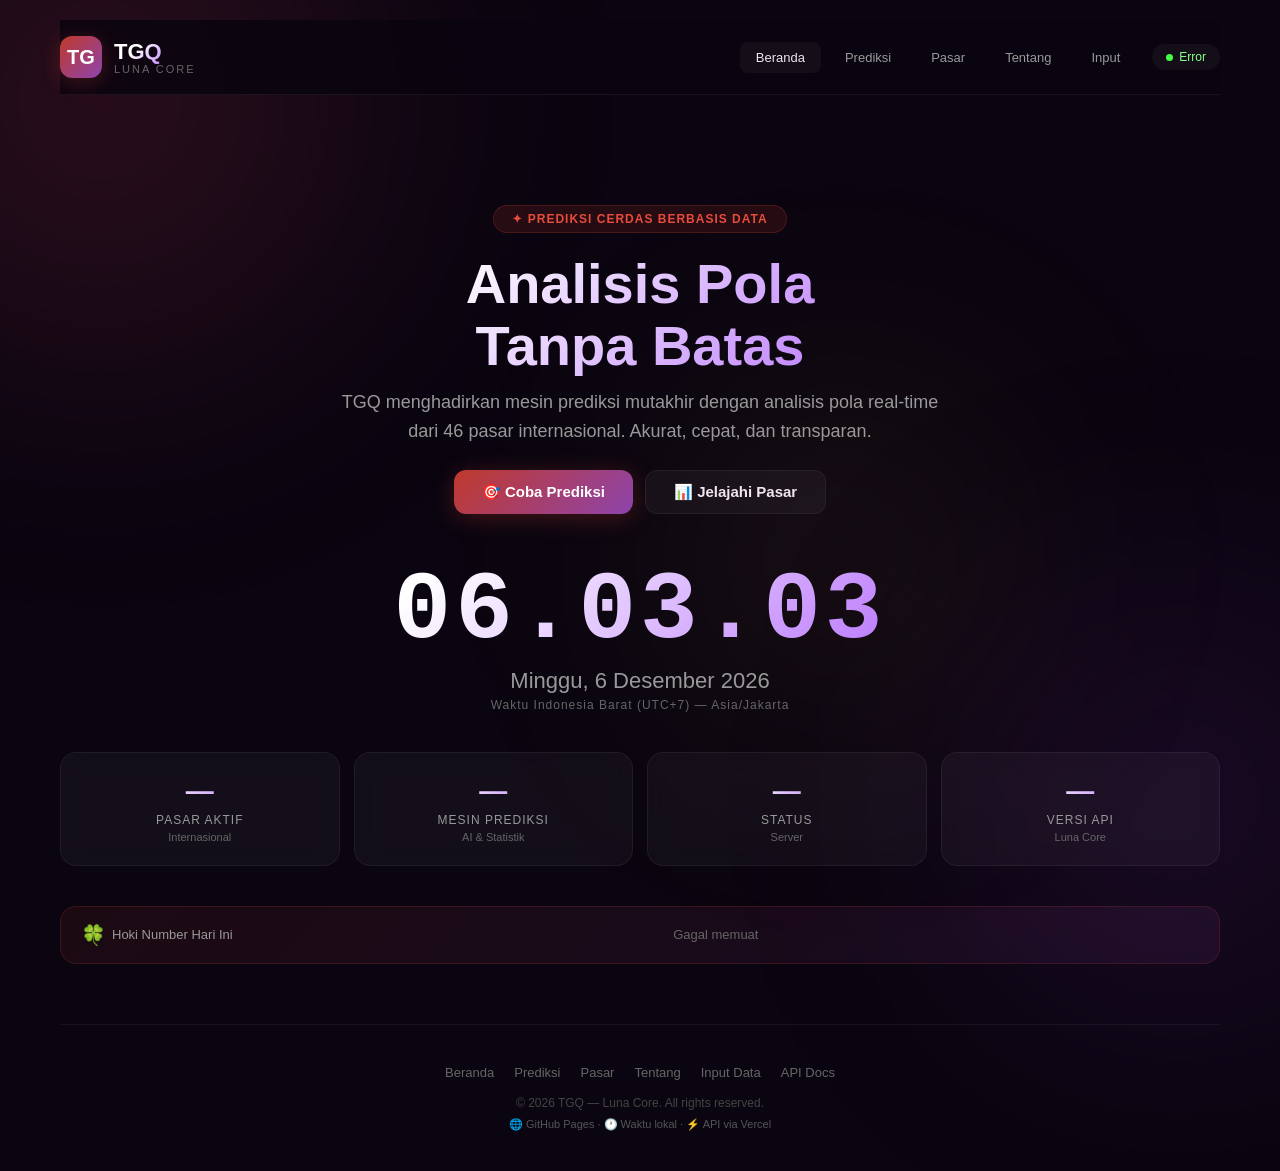
==== index.html @ 93d21441 "Luna paste: langsung proses dengan tombol Kirim Langsung" ====
<!DOCTYPE html>
<html lang="id">
<head>
<meta charset="UTF-8">
<meta name="viewport" content="width=device-width, initial-scale=1.0">
<title>TGQ — Prediksi Togel Cerdas</title>
<style>
/* ===== CSS Variables — Future-Proof Theming ===== */
:root {
  --bg-primary: #0a0510;
  --bg-card: rgba(255,255,255,.04);
  --bg-card-hover: rgba(255,255,255,.08);
  --border-card: rgba(255,255,255,.06);
  --border-card-hover: rgba(192,57,43,.3);
  --text-primary: #f0e6f0;
  --text-secondary: #999;
  --text-muted: #666;
  --accent-1: #c0392b;
  --accent-2: #8e44ad;
  --accent-3: #c084fc;
  --accent-glow: rgba(192,57,43,.3);
  --gradient-hero: linear-gradient(135deg,#fff 30%,#c084fc 70%,#f59e0b);
  --gradient-btn: linear-gradient(135deg,#c0392b,#8e44ad);
  --gradient-ball: linear-gradient(135deg,#c0392b,#e74c3c);
  --gradient-ball-bu: linear-gradient(135deg,#7c3aed,#a78bfa);
  --font: 'Inter',sans-serif;
  --radius-sm: 8px;
  --radius-md: 12px;
  --radius-lg: 16px;
  --radius-xl: 20px;
  --shadow-card: 0 12px 40px rgba(0,0,0,.3);
  --transition: all .25s ease;
}
*{margin:0;padding:0;box-sizing:border-box}
body{font-family:var(--font);background:var(--bg-primary);color:var(--text-primary);min-height:100vh;overflow-x:hidden}

/* ===== Background Orbs ===== */
.bg-orb{position:fixed;border-radius:50%;filter:blur(120px);pointer-events:none;z-index:0}
.orb1{width:600px;height:600px;background:radial-gradient(circle,rgba(180,50,80,.25),transparent);top:-200px;left:-200px}
.orb2{width:500px;height:500px;background:radial-gradient(circle,rgba(120,40,160,.2),transparent);bottom:-150px;right:-150px}
.orb3{width:400px;height:400px;background:radial-gradient(circle,rgba(200,150,50,.12),transparent);top:40%;left:50%}

/* ===== Layout ===== */
.content{position:relative;z-index:1;max-width:1200px;margin:0 auto;padding:20px}
.section{padding:40px 0}

/* ===== Navigation ===== */
nav{display:flex;align-items:center;justify-content:space-between;padding:16px 0;border-bottom:1px solid var(--border-card);margin-bottom:20px;position:sticky;top:0;background:rgba(10,5,16,.85);backdrop-filter:blur(16px);z-index:100}
.logo{display:flex;align-items:center;gap:12px}
.logo-icon{width:42px;height:42px;background:var(--gradient-btn);border-radius:var(--radius-md);display:flex;align-items:center;justify-content:center;font-weight:900;font-size:20px;color:#fff;box-shadow:0 4px 20px var(--accent-glow)}
.logo-text{font-size:22px;font-weight:800;background:var(--gradient-hero);-webkit-background-clip:text;-webkit-text-fill-color:transparent}
.logo-sub{font-size:11px;color:var(--text-muted);letter-spacing:2px;text-transform:uppercase;margin-top:-2px}
.nav-links{display:flex;gap:8px;align-items:center}
.nav-links a{color:var(--text-secondary);text-decoration:none;font-size:13px;font-weight:500;padding:8px 16px;border-radius:var(--radius-sm);transition:var(--transition)}
.nav-links a:hover,.nav-links a.active{color:var(--text-primary);background:var(--bg-card)}
.nav-status{display:flex;align-items:center;gap:6px;background:var(--bg-card);padding:6px 14px;border-radius:20px;font-size:12px;color:#8f8;margin-left:8px}
.nav-status .dot{width:7px;height:7px;background:#4f4;border-radius:50%;animation:pulse 2s infinite}
@keyframes pulse{0%,100%{opacity:1}50%{opacity:.4}}

/* ===== Hero ===== */
.hero{text-align:center;padding:50px 20px 30px}
.hero-badge{display:inline-block;background:rgba(192,57,43,.15);border:1px solid rgba(192,57,43,.25);color:#e74c3c;padding:6px 18px;border-radius:20px;font-size:12px;font-weight:600;letter-spacing:1px;margin-bottom:20px}
.hero h1{font-size:clamp(32px,5vw,56px);font-weight:900;line-height:1.1;margin-bottom:12px;background:var(--gradient-hero);-webkit-background-clip:text;-webkit-text-fill-color:transparent}
.hero p{font-size:clamp(14px,1.8vw,18px);color:var(--text-secondary);max-width:600px;margin:0 auto 24px;line-height:1.6}
.hero-actions{display:flex;gap:12px;justify-content:center;flex-wrap:wrap}

/* ===== Digital Clock ===== */
.clock-section{text-align:center;padding:20px 0 40px}
.clock-time{font-size:clamp(48px,8vw,96px);font-weight:900;font-variant-numeric:tabular-nums;background:var(--gradient-hero);-webkit-background-clip:text;-webkit-text-fill-color:transparent;line-height:1;letter-spacing:4px;font-family:monospace}
.clock-date{font-size:clamp(16px,2vw,22px);color:var(--text-secondary);margin-top:8px;font-weight:500}
.clock-tz{font-size:12px;color:var(--text-muted);margin-top:4px;letter-spacing:1px}

/* ===== Buttons ===== */
.btn{display:inline-flex;align-items:center;gap:8px;padding:12px 28px;border-radius:var(--radius-md);font-size:15px;font-weight:600;text-decoration:none;transition:var(--transition);cursor:pointer;border:none;font-family:var(--font)}
.btn-primary{background:var(--gradient-btn);color:#fff;box-shadow:0 4px 24px var(--accent-glow)}
.btn-primary:hover{transform:translateY(-2px);box-shadow:0 8px 32px rgba(192,57,43,.4)}
.btn-secondary{background:var(--bg-card);color:var(--text-primary);border:1px solid var(--border-card)}
.btn-secondary:hover{background:var(--bg-card-hover);transform:translateY(-2px)}
.btn-outline{background:transparent;color:var(--accent-3);border:1.5px solid var(--accent-3);padding:12px 28px;border-radius:var(--radius-md);font-size:15px;font-weight:600;text-decoration:none;transition:var(--transition);cursor:pointer;display:inline-flex;align-items:center;gap:8px;font-family:var(--font)}
.btn-outline:hover{background:rgba(192,132,252,.1);transform:translateY(-2px);box-shadow:0 0 24px rgba(192,132,252,.15)}
.btn-sm{padding:8px 16px;font-size:13px}

/* ===== Stats Row ===== */
.stats-row{display:grid;grid-template-columns:repeat(auto-fit,minmax(180px,1fr));gap:14px;margin-bottom:40px}
.stat-card{background:var(--bg-card);border:1px solid var(--border-card);border-radius:var(--radius-lg);padding:22px;text-align:center;backdrop-filter:blur(12px);transition:var(--transition)}
.stat-card:hover{border-color:var(--border-card-hover);transform:translateY(-4px);box-shadow:var(--shadow-card)}
.stat-card .num{font-size:28px;font-weight:800;background:var(--gradient-hero);-webkit-background-clip:text;-webkit-text-fill-color:transparent}
.stat-card .label{font-size:12px;color:var(--text-secondary);margin-top:6px;text-transform:uppercase;letter-spacing:1px}
.stat-card .sub{font-size:11px;color:var(--text-muted);margin-top:4px}

/* ===== Panels ===== */
.panel{background:var(--bg-card);border:1px solid var(--border-card);border-radius:var(--radius-xl);padding:32px;margin-bottom:30px;backdrop-filter:blur(12px)}
.panel h2{font-size:20px;font-weight:700;margin-bottom:20px;display:flex;align-items:center;gap:10px}
.panel h2 .icon{width:32px;height:32px;background:var(--gradient-btn);border-radius:var(--radius-sm);display:inline-flex;align-items:center;justify-content:center;font-size:16px}

/* ===== Prediction Form ===== */
.pred-form{display:flex;gap:12px;flex-wrap:wrap;margin-bottom:20px}
.pred-form select,.pred-form button{padding:12px 18px;border-radius:10px;font-size:14px;font-family:var(--font)}
.pred-form select{flex:1;min-width:160px;background:var(--bg-card);border:1px solid var(--border-card);color:var(--text-primary);outline:none;cursor:pointer;appearance:none;background-image:url("data:image/svg+xml,%3Csvg xmlns='http://www.w3.org/2000/svg' width='12' height='12' fill='%23999' viewBox='0 0 16 16'%3E%3Cpath d='M8 11L3 6h10z'/%3E%3C/svg%3E");background-repeat:no-repeat;background-position:right 12px center;padding-right:36px}
.pred-form select option{background:#1a0a20;color:var(--text-primary)}
.pred-form button{background:var(--gradient-btn);color:#fff;border:none;font-weight:600;cursor:pointer;transition:var(--transition);white-space:nowrap}
.pred-form button:hover{transform:translateY(-2px);box-shadow:0 8px 24px var(--accent-glow)}
.pred-form button:disabled{opacity:.5;cursor:not-allowed;transform:none}

/* ===== Prediction Result ===== */
#predResult{display:none;background:rgba(255,255,255,.03);border-radius:var(--radius-md);padding:20px;margin-top:16px;border:1px solid rgba(192,57,43,.15)}
#predResult.show{display:block;animation:fadeIn .3s ease}
@keyframes fadeIn{from{opacity:0;transform:translateY(8px)}to{opacity:1;transform:translateY(0)}}
.pred-nums{display:flex;gap:10px;margin:12px 0;flex-wrap:wrap;align-items:center}
.pred-nums .ball{width:52px;height:52px;border-radius:50%;background:var(--gradient-ball);display:flex;align-items:center;justify-content:center;font-size:22px;font-weight:800;color:#fff;box-shadow:0 4px 16px rgba(192,57,43,.3);animation:pop .3s ease}
.pred-nums .ball.backup{background:var(--gradient-ball-bu);box-shadow:0 4px 16px rgba(124,58,237,.3)}
@keyframes pop{0%{transform:scale(0)}60%{transform:scale(1.15)}100%{transform:scale(1)}}
.pred-meta{display:flex;gap:12px;flex-wrap:wrap;font-size:13px;color:var(--text-secondary);margin-top:10px}
.pred-meta span{background:var(--bg-card);padding:4px 12px;border-radius:var(--radius-sm)}

/* ===== Market Grid ===== */
.market-grid{display:grid;grid-template-columns:repeat(auto-fill,minmax(240px,1fr));gap:8px;max-height:450px;overflow-y:auto;padding-right:8px}
.market-grid::-webkit-scrollbar{width:4px}
.market-grid::-webkit-scrollbar-track{background:transparent}
.market-grid::-webkit-scrollbar-thumb{background:rgba(255,255,255,.1);border-radius:4px}
.market-item{display:flex;justify-content:space-between;align-items:center;padding:10px 14px;background:var(--bg-card);border-radius:10px;font-size:13px;transition:var(--transition);border:1px solid transparent}
.market-item:hover{background:var(--bg-card-hover);border-color:var(--border-card)}
.market-item .name{font-weight:600;color:#ddd}
.market-item .result{font-weight:700;color:var(--accent-3);font-family:monospace;font-size:15px}
.market-item .period{color:var(--text-muted);font-size:11px}
.search-box{width:100%;padding:10px 14px;border-radius:10px;background:var(--bg-card);border:1px solid var(--border-card);color:var(--text-primary);font-size:13px;font-family:var(--font);outline:none;transition:var(--transition);margin-bottom:12px}
.search-box:focus{border-color:var(--accent-3)}

/* ===== About Grid ===== */
.about-grid{display:grid;grid-template-columns:repeat(auto-fit,minmax(220px,1fr));gap:16px}
.about-card{background:var(--bg-card);border:1px solid var(--border-card);border-radius:var(--radius-lg);padding:24px;transition:var(--transition)}
.about-card:hover{border-color:var(--border-card-hover);transform:translateY(-2px)}
.about-card h3{font-size:15px;font-weight:600;margin-bottom:8px;color:var(--accent-3)}
.about-card p{font-size:13px;color:var(--text-secondary);line-height:1.6}

/* ===== Input Data ===== */
.input-paste-box{background:var(--bg-card);border:1px dashed var(--border-card-hover);border-radius:var(--radius-md);padding:16px;margin-bottom:16px;transition:var(--transition)}
.input-paste-box:focus-within{border-color:var(--accent-3);box-shadow:0 0 16px rgba(192,132,252,.1)}
.input-paste-box textarea{width:100%;min-height:100px;background:rgba(255,255,255,.03);border:1px solid var(--border-card);border-radius:var(--radius-sm);color:var(--text-primary);font-size:13px;font-family:monospace;padding:12px;outline:none;resize:vertical;transition:var(--transition);line-height:1.5}
.input-paste-box textarea:focus{border-color:var(--accent-3)}
.input-paste-box textarea::placeholder{color:var(--text-muted);font-size:12px}
.input-paste-box .paste-label{display:flex;justify-content:space-between;align-items:center;margin-bottom:8px}
.input-paste-box .paste-label span{font-size:13px;font-weight:600;color:var(--accent-3)}
.input-paste-box .paste-label .hint{font-size:11px;color:var(--text-muted)}
.paste-parse-btn{padding:6px 16px;border-radius:var(--radius-sm);background:var(--gradient-btn);color:#fff;border:none;font-size:12px;font-weight:600;cursor:pointer;transition:var(--transition)}
.paste-parse-btn:hover{transform:translateY(-1px);box-shadow:0 4px 12px var(--accent-glow)}
.input-grid{display:grid;grid-template-columns:repeat(auto-fill,minmax(320px,1fr));gap:10px}
.input-box{background:var(--bg-card);border:1px solid var(--border-card);border-radius:var(--radius-md);padding:14px 16px;transition:var(--transition)}
.input-box:hover{border-color:var(--border-card-hover)}
.input-box .header{display:flex;justify-content:space-between;align-items:center;margin-bottom:8px}
.input-box .market-name{font-weight:700;font-size:14px;color:var(--text-primary)}
.input-box .remove-btn{background:none;border:none;color:var(--text-muted);cursor:pointer;font-size:18px;padding:0 4px;transition:var(--transition)}
.input-box .remove-btn:hover{color:#e74c3c}
.input-fields{display:flex;gap:8px}
.input-fields .field{flex:1}
.input-fields .field label{font-size:11px;color:var(--text-muted);display:block;margin-bottom:2px;text-transform:uppercase;letter-spacing:.5px}
.input-fields .field input{width:100%;padding:8px 10px;border-radius:var(--radius-sm);background:rgba(255,255,255,.06);border:1px solid var(--border-card);color:var(--text-primary);font-size:14px;font-family:var(--font);outline:none;transition:var(--transition)}
.input-fields .field input:focus{border-color:var(--accent-3);box-shadow:0 0 12px rgba(192,132,252,.15)}
.input-fields .field input::placeholder{color:var(--text-muted);font-size:12px}
.input-toolbar{display:flex;gap:10px;flex-wrap:wrap;align-items:center;margin-bottom:16px}
.input-toolbar .date-input{padding:10px 14px;border-radius:var(--radius-sm);background:var(--bg-card);border:1px solid var(--border-card);color:var(--text-primary);font-size:14px;font-family:var(--font);outline:none}
.input-toolbar .date-input:focus{border-color:var(--accent-3)}
.input-toolbar .add-select{padding:10px 14px;border-radius:var(--radius-sm);background:var(--bg-card);border:1px solid var(--border-card);color:var(--text-primary);font-size:13px;font-family:var(--font);outline:none;cursor:pointer;flex:1;min-width:180px}
.input-toolbar .add-select option{background:#1a0a20;color:var(--text-primary)}
.input-summary{font-size:13px;color:var(--text-secondary);margin-top:12px;display:flex;gap:16px;flex-wrap:wrap}
.input-summary span{background:var(--bg-card);padding:6px 14px;border-radius:var(--radius-sm)}
#inputStatus{margin-top:12px;padding:12px 16px;border-radius:var(--radius-sm);font-size:13px;display:none}
#inputStatus.success{display:block;background:rgba(16,185,129,.1);border:1px solid rgba(16,185,129,.25);color:#10b981}
#inputStatus.error{display:block;background:rgba(231,76,60,.1);border:1px solid rgba(231,76,60,.25);color:#e74c3c}
#inputStatus.sending{display:block;background:rgba(192,132,252,.1);border:1px solid rgba(192,132,252,.25);color:var(--accent-3)}

/* ===== Footer ===== */
footer{text-align:center;padding:40px 0 20px;border-top:1px solid var(--border-card);margin-top:20px}
footer .links{display:flex;justify-content:center;gap:20px;margin-bottom:16px;flex-wrap:wrap}
footer .links a{color:var(--text-muted);text-decoration:none;font-size:13px;transition:var(--transition)}
footer .links a:hover{color:var(--accent-3)}
footer .copy{color:#444;font-size:12px}

/* ===== Hoki Box ===== */
.hoki-box{margin-top:16px;background:linear-gradient(135deg,rgba(192,57,43,.1),rgba(142,68,173,.1));border:1px solid rgba(192,57,43,.2);border-radius:var(--radius-lg);padding:16px 20px;display:flex;align-items:center;justify-content:space-between;flex-wrap:wrap;gap:12px;transition:var(--transition)}
.hoki-box:hover{border-color:var(--accent-3);box-shadow:0 0 20px rgba(192,132,252,.1)}
.hoki-box .label{font-size:13px;color:var(--text-secondary);display:flex;align-items:center;gap:6px}
.hoki-box .label .icon{font-size:20px}
.hoki-box .nums{display:flex;gap:6px;align-items:center}
.hoki-box .nums .ball{width:36px;height:36px;border-radius:50%;background:var(--gradient-ball);display:flex;align-items:center;justify-content:center;font-size:16px;font-weight:800;color:#fff;box-shadow:0 2px 10px rgba(192,57,43,.3)}
.hoki-box .nums .ball.bu{background:var(--gradient-ball-bu);box-shadow:0 2px 10px rgba(124,58,237,.3)}
.hoki-box .nums .sep{color:var(--text-muted);font-size:13px;margin:0 4px}
.hoki-box .meta{font-size:11px;color:var(--text-muted)}

/* ===== Utilities ===== */
.spinner{display:inline-block;width:20px;height:20px;border:2px solid rgba(255,255,255,.1);border-top-color:var(--accent-3);border-radius:50%;animation:spin .6s linear infinite;vertical-align:middle}
@keyframes spin{to{transform:rotate(360deg)}}
.hidden{display:none!important}
.text-center{text-align:center}
.mt-8{margin-top:8px}
.mt-16{margin-top:16px}
.mb-16{margin-bottom:16px}
.gap-8{gap:8px}
.flex{display:flex}
.flex-wrap{flex-wrap:wrap}
.items-center{align-items:center}
.justify-center{justify-content:center}

/* ===== Responsive ===== */
@media(max-width:640px){
  .content{padding:12px}
  .hero{padding:30px 12px 20px}
  .panel{padding:20px}
  .pred-form select{min-width:100%}
  .nav-links a{font-size:12px;padding:6px 10px}
  .logo-text{font-size:18px}
  .clock-time{font-size:clamp(36px,12vw,56px)}
  .stats-row{grid-template-columns:repeat(2,1fr)}
  .about-grid{grid-template-columns:1fr}
  .market-grid{grid-template-columns:1fr}
}
</style>
</head>
<body>
<div class="bg-orb orb1"></div><div class="bg-orb orb2"></div><div class="bg-orb orb3"></div>

<div class="content">
<!-- ===== Navigation ===== -->
<nav>
  <div class="logo">
    <div class="logo-icon">TG</div>
    <div><div class="logo-text">TGQ</div><div class="logo-sub">Luna Core</div></div>
  </div>
  <div class="nav-links">
    <a href="#home" class="active" data-page="home">Beranda</a>
    <a href="#prediksi" data-page="prediksi">Prediksi</a>
    <a href="#pasar" data-page="pasar">Pasar</a>
    <a href="#tentang" data-page="tentang">Tentang</a>
    <a href="#input" data-page="input">Input</a>
    <div class="nav-status"><span class="dot"></span><span id="navStatus">Online</span></div>
  </div>
</nav>

<!-- ===== Home Section ===== -->
<section id="home" class="section">
  <div class="hero">
    <div class="hero-badge">✦ PREDIKSI CERDAS BERBASIS DATA</div>
    <h1>Analisis Pola<br>Tanpa Batas</h1>
    <p>TGQ menghadirkan mesin prediksi mutakhir dengan analisis pola real-time dari 46 pasar internasional. Akurat, cepat, dan transparan.</p>
    <div class="hero-actions">
      <a href="#prediksi" class="btn btn-primary" data-nav>🎯 Coba Prediksi</a>
      <a href="#pasar" class="btn btn-secondary" data-nav>📊 Jelajahi Pasar</a>
    </div>
  </div>

  <!-- Digital Clock -->
  <div class="clock-section">
    <div class="clock-time" id="clockTime">00:00:00</div>
    <div class="clock-date" id="clockDate">—</div>
    <div class="clock-tz">Waktu Indonesia Barat (UTC+7) — Asia/Jakarta</div>
  </div>

  <!-- Stats -->
  <div class="stats-row">
    <div class="stat-card"><div class="num" id="statMarkets">—</div><div class="label">Pasar Aktif</div><div class="sub">Internasional</div></div>
    <div class="stat-card"><div class="num" id="statEngines">—</div><div class="label">Mesin Prediksi</div><div class="sub">AI & Statistik</div></div>
    <div class="stat-card"><div class="num" id="statStatus">—</div><div class="label">Status</div><div class="sub">Server</div></div>
    <div class="stat-card"><div class="num" id="statVersion">—</div><div class="label">Versi API</div><div class="sub">Luna Core</div></div>
  </div>

  <!-- Hoki Number -->
  <div class="hoki-box" id="hokiBox">
    <div class="label"><span class="icon">🍀</span>Hoki Number Hari Ini</div>
    <div class="nums" id="hokiNums"><span style="color:var(--text-muted);font-size:13px">Memuat...</span></div>
    <div class="meta" id="hokiMeta"></div>
  </div>
</section>

<!-- ===== Prediksi Section ===== -->
<section id="prediksi" class="section hidden">
  <div class="panel">
    <h2><span class="icon">🎯</span> Prediksi Cepat</h2>
    <div class="pred-form">
      <select id="engineSelect"></select>
      <select id="marketSelect"></select>
      <button onclick="TGQ.predict()" id="predBtn">🔮 Prediksi</button>
    </div>
    <div id="predResult">
      <div style="font-size:14px;color:var(--text-secondary);margin-bottom:4px">Hasil Prediksi</div>
      <div class="pred-nums" id="predNums"></div>
      <div class="pred-meta" id="predMeta"></div>
    </div>
  </div>
</section>

<!-- ===== Pasar Section ===== -->
<section id="pasar" class="section hidden">
  <div class="panel">
    <h2><span class="icon">📊</span> Pasar Terkini</h2>
    <input class="search-box" id="marketSearch" placeholder="Cari pasar..." oninput="TGQ.filterMarkets()">
    <div style="text-align:right;color:var(--text-muted);font-size:12px;margin-bottom:8px">
      <span id="marketCount">0 pasar</span> ditampilkan
    </div>
    <div class="market-grid" id="marketGrid"></div>
  </div>
</section>

<!-- ===== Tentang Section ===== -->
<section id="tentang" class="section hidden">
  <!-- Promo Hero -->
  <div class="panel" style="text-align:center;padding:48px 32px;border:1px solid rgba(192,57,43,.2);background:linear-gradient(135deg,rgba(192,57,43,.08),rgba(142,68,173,.08))">
    <div style="font-size:48px;margin-bottom:12px">🔮</div>
    <h2 style="font-size:clamp(24px,3vw,36px);font-weight:900;background:var(--gradient-hero);-webkit-background-clip:text;-webkit-text-fill-color:transparent;margin-bottom:12px">TGQ — Trust Generator Qualitynumber</h2>
    <p style="font-size:clamp(15px,1.8vw,20px);color:var(--accent-3);font-weight:600;margin-bottom:8px">"From Data to Digits — Precision You Can Trust."</p>
    <p style="font-size:clamp(13px,1.3vw,16px);color:var(--text-secondary);max-width:700px;margin:0 auto 24px;line-height:1.8">
      <strong style="color:var(--text-primary)">TGQ</strong> adalah platform prediksi pasar multi-engine yang mengubah data mentah menjadi angka berkualitas. 
      Bukan feeling, bukan ramalan — <strong style="color:var(--text-primary)">setiap angka lahir dari algoritma</strong> yang terukur, transparan, dan terus berkembang. 
      Dengan <strong style="color:var(--text-primary)">3 engine cerdas</strong> dan cakupan <strong style="color:var(--text-primary)">46 pasar global</strong>, 
      TGQ hadir untuk memberikan keunggulan prediksi yang nyata.
    </p>
    <div style="display:flex;gap:16px;justify-content:center;flex-wrap:wrap;font-size:13px;color:var(--text-muted)">
      <span>🧠 <strong style="color:var(--accent-3)">3 Mesin</strong> Prediksi</span>
      <span>🌍 <strong style="color:var(--accent-3)">46</strong> Pasar Global</span>
      <span>⚡ <strong style="color:var(--accent-3)">Detik</strong> Hasil</span>
      <span>🔬 <strong style="color:var(--accent-3)">100%</strong> Transparan</span>
      <span>📊 <strong style="color:var(--accent-3)">Data-Driven</strong></span>
    </div>
  </div>

  <!-- Feature Cards -->
  <div class="about-grid">
    <div class="about-card" style="border-left:3px solid #c0392b">
      <div style="font-size:32px;margin-bottom:8px">🧠</div>
      <h3>3 Engine Prediksi Canggih</h3>
      <p>TGQ ditenagai <strong>tiga algoritma</strong> yang saling melengkapi: <strong>Toto Macau</strong> (Similarity + Frequency Analysis), <strong>Oregon</strong> (Pattern Recognition), dan <strong>Historical Trend</strong> (Analisis Gelombang Sejarah). Bukan satu mesin — tapi <strong>satu arsenal prediksi</strong>.</p>
    </div>
    <div class="about-card" style="border-left:3px solid #8e44ad">
      <div style="font-size:32px;margin-bottom:8px">🌐</div>
      <h3>46 Pasar — Satu Platform</h3>
      <p>Dari <strong>Toto Macau 4D/5D/6D</strong>, Oregon, Singapore, PCSO, Bangkok, Brunei, Bullseye, California, Carolina, Chelsea, Florida, Jakarta, Kentucky, <strong>KingKong4D</strong>, Magnum4D, Nevada, New York, Huahin, Poipet, Totomali, Hongkong Lotto — <strong>semua terpantau real-time</strong>. Satu pintu untuk semua pasar.</p>
    </div>
    <div class="about-card" style="border-left:3px solid #f59e0b">
      <div style="font-size:32px;margin-bottom:8px">⚡</div>
      <h3>Real-Time. Cepat. Akurat.</h3>
      <p>Hasil prediksi dalam <strong>hitungan detik</strong> — bukan menit, bukan jam. Setiap prediksi menyertakan <strong>confidence score</strong>, analisis digit frequency, similarity mapping, dan metode yang digunakan. <strong>Kecepatan tanpa mengorbankan kualitas.</strong></p>
    </div>
    <div class="about-card" style="border-left:3px solid #10b981">
      <div style="font-size:32px;margin-bottom:8px">🔬</div>
      <h3>Transparan & Bisa Diaudit</h3>
      <p>Tidak ada kotak hitam. <strong>Setiap angka bisa dilacak asal-usulnya</strong> — data sumber, algoritma, perhitungan. API terdokumentasi lengkap, source markets terbuka. <strong>TGQ adalah open-book prediction.</strong></p>
    </div>
    <div class="about-card" style="border-left:3px solid #3b82f6">
      <div style="font-size:32px;margin-bottom:8px">🚀</div>
      <h3>Multi-Platform, Siap Kapan Saja</h3>
      <p>Akses TGQ dari mana saja: 🌐 <strong>Vercel</strong> (cloud production), 🌐 <strong>GitHub Pages</strong> (standalone UI), 📱 <strong>Note 8 Server</strong> (local 24/7). Satu ekosistem, tiga pintu akses. <strong>Prediksi tak pernah berhenti.</strong></p>
    </div>
    <div class="about-card" style="border-left:3px solid #f43f5e">
      <div style="font-size:32px;margin-bottom:8px">👑</div>
      <h3>Dibangun oleh Mr.2211</h3>
      <p>TGQ adalah buah karya <strong>Mr.2211</strong> — dikembangkan dari <strong>Samsung Galaxy Note 8</strong> sebagai server produksi yang berjalan 24/7. Setiap baris kode adalah dedikasi nyata untuk menciptakan <strong>sistem prediksi transparan, akurat, dan bisa diakses semua orang.</strong> Bukan proyek biasa — ini <strong>Trust Generator Qualitynumber.</strong></p>
    </div>
  </div>

  <!-- CTA Banner -->
  <div class="panel" style="text-align:center;margin-top:20px;background:linear-gradient(135deg,rgba(192,57,43,.1),rgba(142,68,173,.1));border:1px solid rgba(192,57,43,.15)">
    <p style="font-size:18px;font-weight:600;margin-bottom:4px">💎 Angka Bukan Lagi Tebakan</p>
    <p style="font-size:14px;color:var(--text-secondary);margin-bottom:16px;font-style:italic">"From Data to Digits — Precision You Can Trust."</p>
    <div class="hero-actions">
      <a href="#prediksi" class="btn btn-primary" data-nav>🎯 Mulai Prediksi</a>
      <a href="#pasar" class="btn btn-secondary" data-nav>📊 Jelajahi 46 Pasar</a>
    </div>
    <p style="font-size:11px;color:var(--text-muted);margin-top:16px">© 2026 Mr.2211 — TGQ Trust Generator Qualitynumber</p>
  </div>
</section>

<!-- ===== Input Data Section ===== -->
<section id="input" class="section hidden">
  <div class="panel">
    <h2><span class="icon">📝</span> Input Data Pasar</h2>
    <p style="font-size:13px;color:var(--text-secondary);margin-bottom:16px">
      Masukkan hasil result & periode untuk setiap pasar. Data akan dikirim ke server pusat untuk diproses engine prediksi.
    </p>

    <!-- Luna Paste Here -->
    <div class="input-paste-box">
      <div class="paste-label">
        <span>📋 Luna paste here</span>
        <div>
          <span class="hint">Paste text dari data_harian → otomatis isi box di bawah</span>
          <button class="paste-parse-btn" onclick="TGQ.parsePaste()" style="margin-left:10px">⚡ Parse</button>
        </div>
      </div>
      <textarea id="lunaPaste" placeholder="Contoh:
5D TOTO MACAU POOL
06510
[PERIODE : 3463]

4D TOTO MACAU POOL
7377
[PERIODE : 13772]

KING KONG 4D POOL
7349
[PERIODE : 1926]" onpaste="setTimeout(()=>TGQ.parsePaste(),100)"></textarea>
    </div>

    <!-- Toolbar -->
    <div class="input-toolbar">
      <input class="date-input" id="inputDate" type="date" style="color-scheme:dark">
      <select class="add-select" id="addMarketSelect">
        <option value="">+ Tambah pasar...</option>
      </select>
      <button class="btn btn-primary" onclick="TGQ.submitInput()" id="submitInputBtn" style="padding:10px 20px;font-size:13px">📤 Kirim Data</button>
      <button class="btn btn-secondary" onclick="TGQ.clearInput()" style="padding:10px 20px;font-size:13px">🗑️ Reset</button>
    </div>

    <!-- Input Grid -->
    <div class="input-grid" id="inputGrid"></div>

    <!-- Summary -->
    <div class="input-summary">
      <span>📦 <span id="inputCount">0</span> pasar diisi</span>
      <span>✅ <span id="filledCount">0</span> siap kirim</span>
    </div>

    <!-- Status -->
    <div id="inputStatus"></div>
  </div>
</section>

<!-- ===== Footer ===== -->
<footer>
  <div class="links">
    <a href="#home" data-nav>Beranda</a>
    <a href="#prediksi" data-nav>Prediksi</a>
    <a href="#pasar" data-nav>Pasar</a>
    <a href="#tentang" data-nav>Tentang</a>
    <a href="#input" data-nav>Input Data</a>
    <a href="https://22112020githubio-seven.vercel.app/api/docs" target="_blank">API Docs</a>
  </div>
  <div class="copy">© 2026 TGQ — Luna Core. All rights reserved.</div>
<div class="copy" style="margin-top:8px;font-size:11px;color:#555">🌐 GitHub Pages · 🕐 Waktu lokal · ⚡ API via Vercel</div>
</footer>
</div>

<script>
/* ============================================================
   TGQ — Main Application
   Modular, future-proof architecture
   ============================================================ */
const TGQ = (() => {
  // ===== State =====
  let state = {
    markets: [],
    engines: [],
    status: null,
    currentPage: 'home'
  };

  // ===== DOM Cache =====
  const $ = id => document.getElementById(id);
  const dom = {
    navStatus: $('navStatus'),
    statMarkets: $('statMarkets'),
    statEngines: $('statEngines'),
    statStatus: $('statStatus'),
    statVersion: $('statVersion'),
    clockTime: $('clockTime'),
    clockDate: $('clockDate'),
    hokiBox: $('hokiBox'),
    hokiNums: $('hokiNums'),
    hokiMeta: $('hokiMeta'),
    engineSelect: $('engineSelect'),
    marketSelect: $('marketSelect'),
    predBtn: $('predBtn'),
    predResult: $('predResult'),
    predNums: $('predNums'),
    predMeta: $('predMeta'),
    marketSearch: $('marketSearch'),
    marketCount: $('marketCount'),
    marketGrid: $('marketGrid'),
    inputDate: $('inputDate'),
    addMarketSelect: $('addMarketSelect'),
    submitInputBtn: $('submitInputBtn'),
    inputGrid: $('inputGrid'),
    inputCount: $('inputCount'),
    filledCount: $('filledCount'),
    inputStatus: $('inputStatus')
  };

  // ===== Digital Clock (UTC+7 Jakarta) =====
  function startClock() {
    function update() {
      const now = new Date();
      const utcMs = now.getTime() + now.getTimezoneOffset() * 60000;
      const jakarta = new Date(utcMs + 7 * 3600000);
      const days = ['Minggu','Senin','Selasa','Rabu','Kamis','Jumat','Sabtu'];
      const months = ['Januari','Februari','Maret','April','Mei','Juni','Juli','Agustus','September','Oktober','November','Desember'];
      dom.clockTime.textContent = jakarta.toLocaleTimeString('id-ID', { hour12: false, hour: '2-digit', minute: '2-digit', second: '2-digit' });
      dom.clockDate.textContent = `${days[jakarta.getDay()]}, ${jakarta.getDate()} ${months[jakarta.getMonth()]} ${jakarta.getFullYear()}`;
    }
    update();
    setInterval(update, 1000);
  }

  // ===== Navigation =====
  function initNav() {
    document.querySelectorAll('[data-nav], .nav-links a[href^="#"]').forEach(el => {
      el.addEventListener('click', e => {
        e.preventDefault();
        const href = el.getAttribute('href');
        if (href) showPage(href.replace('#', ''));
      });
    });
    // Hash change
    window.addEventListener('hashchange', () => {
      const page = location.hash.replace('#', '') || 'home';
      showPage(page);
    });
  }

  function showPage(page) {
    if (!page) page = 'home';
    state.currentPage = page;
    // Hide all sections
    document.querySelectorAll('.section').forEach(s => s.classList.add('hidden'));
    // Show target
    const target = document.getElementById(page);
    if (target) target.classList.remove('hidden');
    // Update nav
    document.querySelectorAll('.nav-links a').forEach(a => {
      a.classList.toggle('active', a.dataset.page === page);
    });
    // Update hash
    if (location.hash !== '#' + page) {
      history.pushState(null, '', '#' + page);
    }
    // Scroll to top of section
    if (target) target.scrollIntoView({ behavior: 'smooth', block: 'start' });
  }

  // ===== Load Data =====
  async function loadHoki() {
    try {
      const r = await fetch('https://22112020githubio-seven.vercel.app/api/hoki');
      const d = await r.json();
      if (d.success) {
        const main = d.main || [];
        const backup = d.backup || [];
        dom.hokiNums.innerHTML = main.map((n,i) => `<div class="ball" style="animation-delay:${i*0.08}s">${n}</div>`).join('') +
          (backup.length ? `<span class="sep">cad:</span>` +
            backup.map((n,i) => `<div class="ball bu" style="animation-delay:${(main.length+i)*0.08}s">${n}</div>`).join('') : '');
        dom.hokiMeta.textContent = `✨ ${d.generated_at} · 📊 ${d.stats.total_records_analyzed} data dianalisis dari ${d.stats.markets_analyzed} pasar`;
      } else {
        dom.hokiNums.innerHTML = '<span style="color:var(--text-muted);font-size:13px">Tidak tersedia</span>';
      }
    } catch(e) {
      dom.hokiNums.innerHTML = '<span style="color:var(--text-muted);font-size:13px">Gagal memuat</span>';
    }
  }

  async function loadStatus() {
    try {
      const r = await fetch('https://22112020githubio-seven.vercel.app/api/status');
      state.status = await r.json();
      dom.statMarkets.textContent = state.status.market_count || '—';
      dom.statEngines.textContent = state.status.engine_count || '—';
      dom.statStatus.textContent = state.status.status || '—';
      dom.statVersion.textContent = 'v' + (state.status.version || '—');
      dom.navStatus.textContent = state.status.status === 'ready' ? 'Online' : 'Offline';
    } catch(e) {
      dom.navStatus.textContent = 'Error';
    }
  }

  async function loadEngines() {
    try {
      const r = await fetch('https://22112020githubio-seven.vercel.app/api/engines');
      const d = await r.json();
      state.engines = d.engines || [];
      dom.engineSelect.innerHTML = state.engines.map(e =>
        `<option value="${e}">${e.replace(/_/g,' ').replace(/\b\w/g, c => c.toUpperCase())}</option>`
      ).join('');
    } catch(e) {
      dom.engineSelect.innerHTML = '<option value="">Gagal load engine</option>';
    }
  }

  async function loadMarkets() {
    try {
      const r = await fetch('https://22112020githubio-seven.vercel.app/api/markets');
      const d = await r.json();
      state.markets = d.markets || [];
      dom.marketCount.textContent = state.markets.length;
      renderMarkets(state.markets);
      // Populate market select
      dom.marketSelect.innerHTML = state.markets.map(m =>
        `<option value="${m.name}">${m.name}</option>`
      ).join('');
      // Update input market select
      allMarkets = state.markets;
      updateAddMarketSelect();
    } catch(e) {
      dom.marketGrid.innerHTML = '<div style="color:#e74c3c">Gagal memuat data pasar</div>';
    }
  }

  // ===== Market Rendering =====
  function renderMarkets(list) {
    dom.marketGrid.innerHTML = list.map(m =>
      `<div class="market-item">
        <div><div class="name">${m.name}</div><div class="period">Periode ${m.latest_period}</div></div>
        <div class="result">${m.latest_result}</div>
      </div>`
    ).join('');
  }

  function filterMarkets() {
    const q = dom.marketSearch.value.toUpperCase();
    const filtered = state.markets.filter(m => m.name.includes(q));
    dom.marketCount.textContent = filtered.length;
    renderMarkets(filtered);
  }

  // ===== Prediction =====
  async function predict() {
    const engine = dom.engineSelect.value;
    const market = dom.marketSelect.value;
    if (!engine || !market) {
      dom.predNums.innerHTML = '<div style="color:#e74c3c">Pilih engine dan market terlebih dahulu</div>';
      dom.predResult.classList.add('show');
      return;
    }
    dom.predBtn.disabled = true;
    dom.predBtn.innerHTML = '<span class="spinner"></span> Memproses...';
    dom.predResult.classList.remove('show');
    try {
      const r = await fetch('https://22112020githubio-seven.vercel.app/api/predict', {
        method: 'POST',
        headers: {'Content-Type': 'application/json'},
        body: JSON.stringify({engine, market})
      });
      const d = await r.json();
      if (d.success) {
        const nums = d.prediction.main || [];
        const backup = d.prediction.backup || [];
        dom.predNums.innerHTML = nums.map((n,i) => `<div class="ball" style="animation-delay:${i*0.08}s">${n}</div>`).join('') +
          (backup.length ? '<span style="color:var(--text-muted);font-size:13px;margin:0 4px">cad:</span>' +
            backup.map((n,i) => `<div class="ball backup" style="animation-delay:${(nums.length+i)*0.08}s">${n}</div>`).join('') : '');
        dom.predMeta.innerHTML =
          `<span>🎯 Periode ${d.target_period}</span>` +
          `<span>📈 ${(d.confidence * 100).toFixed(0)}%</span>` +
          `<span>🔧 ${d.method || '—'}</span>` +
          `<span>⏱ ${d.timestamp}</span>`;
        dom.predResult.classList.add('show');
      } else {
        dom.predNums.innerHTML = `<div style="color:#e74c3c">${d.detail || 'Prediksi gagal'}</div>`;
        dom.predResult.classList.add('show');
      }
    } catch(e) {
      dom.predNums.innerHTML = `<div style="color:#e74c3c">Error: ${e.message}</div>`;
      dom.predResult.classList.add('show');
    }
    dom.predBtn.disabled = false;
    dom.predBtn.innerHTML = '🔮 Prediksi';
  }

  // ===== Input Data =====
  let inputRows = [];
  let allMarkets = [];

  function initInput() {
    // Set default date to today (Jakarta UTC+7)
    const now = new Date();
    const utcMs = now.getTime() + now.getTimezoneOffset() * 60000;
    const jakarta = new Date(utcMs + 7 * 3600000);
    dom.inputDate.value = jakarta.toISOString().split('T')[0];

    // Populate add-market dropdown
    allMarkets = state.markets.length ? state.markets : [];
    updateAddMarketSelect();

    // Single change handler for add-market select
    dom.addMarketSelect.addEventListener('change', function() {
      const val = this.value;
      if (!val) return;
      if (val === '__all__') {
        const added = new Set(inputRows.map(r => r.name));
        const available = allMarkets.filter(m => !added.has(m.name || m));
        available.forEach(m => {
          const name = m.name || m;
          if (!added.has(name)) addInputRow(name);
        });
      } else if (val === '__custom__') {
        const custom = prompt('Nama pasar custom:');
        if (custom && custom.trim()) addInputRow(custom.trim());
      } else {
        addInputRow(val);
      }
      this.value = '';
    });

    // Load saved input rows if any
    loadSavedInput();
  }

  function updateAddMarketSelect() {
    const added = new Set(inputRows.map(r => r.name));
    const available = allMarkets.filter(m => !added.has(m.name || m));
    const html = '<option value="">+ Tambah pasar...</option>' +
      '<option value="__all__">📋 Tambah semua pasar</option>' +
      available.map(m => {
        const name = m.name || m;
        return `<option value="${name}">${name}</option>`;
      }).join('') +
      '<option value="__custom__">✏️ Custom market...</option>';
    dom.addMarketSelect.innerHTML = html;
  }

  function addInputRow(marketName) {
    if (inputRows.some(r => r.name === marketName)) return;
    const row = { name: marketName, result: '', period: '' };
    inputRows.push(row);

    const div = document.createElement('div');
    div.className = 'input-box';
    div.dataset.market = marketName;
    div.innerHTML =
      `<div class="header">
        <span class="market-name">${marketName}</span>
        <button class="remove-btn" onclick="TGQ.removeInputRow('${marketName}')" title="Hapus">✕</button>
      </div>
      <div class="input-fields">
        <div class="field">
          <label>Result</label>
          <input type="text" id="inp_${marketName}_result" placeholder="cth: 1234" oninput="TGQ.updateInputSummary()">
        </div>
        <div class="field">
          <label>Periode</label>
          <input type="text" id="inp_${marketName}_period" placeholder="cth: 2026-07-29" oninput="TGQ.updateInputSummary()">
        </div>
      </div>`;
    dom.inputGrid.appendChild(div);
    updateAddMarketSelect();
    updateInputSummary();
    saveInputRows();
  }

  function removeInputRow(marketName) {
    inputRows = inputRows.filter(r => r.name !== marketName);
    const el = dom.inputGrid.querySelector(`[data-market="${marketName}"]`);
    if (el) el.remove();
    updateAddMarketSelect();
    updateInputSummary();
    saveInputRows();
  }

  function parsePaste() {
    const textarea = document.getElementById('lunaPaste');
    const text = textarea.value.trim();
    if (!text) return;

    // Format: MARKET_NAME POOL\nXXXX\n[PERIODE : N]
    // Split into entries by blank lines
    const blocks = text.split(/\n{2,}/).filter(b => b.trim());

    // Track which markets we added
    let addedCount = 0;

    blocks.forEach(block => {
      const lines = block.trim().split('\n').filter(l => l.trim());
      if (lines.length < 2) return;

      // Find POOL line → extract market name
      const poolIdx = lines.findIndex(l => /POOL/i.test(l));
      if (poolIdx === -1) return;

      let marketName = lines[poolIdx].replace(/POOL/i, '').trim();
      // Normalize: uppercase, remove spaces
      marketName = marketName.toUpperCase().replace(/\s+/g, '');
      if (!marketName) return;

      // Next line after POOL is result
      let result = '';
      if (poolIdx + 1 < lines.length) {
        result = lines[poolIdx + 1].replace(/[^0-9]/g, '');
      }

      // Find PERIODE line
      let period = '';
      const periIdx = lines.findIndex(l => /PERIODE|PERIOD/i.test(l));
      if (periIdx !== -1) {
        period = lines[periIdx].replace(/.*[:\s]\s*/, '').trim();
      }

      // Normalize market alias
      const upper = marketName.toUpperCase();
      const aliasMap = {
        'TOTOMACAU': '4DTOTOMACAU',
        'TOTOMACAO': '4DTOTOMACAU',
        'TOTOMACAU4D': '4DTOTOMACAU',
        '4DTOTOMACAU': '4DTOTOMACAU',
        'TOTOMACAU5D': '5DTOTOMACAU',
        '5DTOTOMACAU': '5DTOTOMACAU',
        'TOTOMACAU6D': '6DTOTOMACAU',
        '6DTOTOMACAU': '6DTOTOMACAU',
        'KINGKONG4D': 'KINGKONG4D',
        'KINGKONG4D': 'KINGKONG4D',
      };
      marketName = aliasMap[upper] || marketName;

      // Check if market already exists
      const existing = inputRows.find(r => r.name.toUpperCase() === marketName.toUpperCase());
      if (existing) {
        if (result) existing.result = result;
        if (period) existing.period = period;
        const resInp = document.getElementById(`inp_${existing.name}_result`);
        const perInp = document.getElementById(`inp_${existing.name}_period`);
        if (resInp) resInp.value = result;
        if (perInp) perInp.value = period;
      } else {
        // Add new row
        const found = allMarkets.find(m => {
          const mn = (m.name || m).toUpperCase().replace(/\s+/g, '');
          return mn === marketName.toUpperCase();
        });
        const finalName = found ? (found.name || found) : marketName;
        addInputRow(finalName);
        const row = inputRows.find(r => r.name === finalName);
        if (row) {
          if (result) row.result = result;
          if (period) row.period = period;
          const resInp = document.getElementById(`inp_${finalName}_result`);
          const perInp = document.getElementById(`inp_${finalName}_period`);
          if (resInp) resInp.value = result;
          if (perInp) perInp.value = period;
        }
      }
      addedCount++;
    });

    updateInputSummary();
    saveInputRows();

    // Flash effect
    textarea.style.borderColor = '#2ecc71';
    setTimeout(() => { textarea.style.borderColor = ''; }, 1500);

    // Show popup with parsed markets
    if (addedCount > 0) {
      showParsePopup(addedCount);
    }
  }

  function showParsePopup(count) {
    // Remove any existing popup
    const existing = document.getElementById('parsePopupOverlay');
    if (existing) existing.remove();

    const overlay = document.createElement('div');
    overlay.id = 'parsePopupOverlay';
    overlay.style.cssText = `
      position:fixed;top:0;left:0;right:0;bottom:0;background:rgba(0,0,0,.7);
      display:flex;align-items:center;justify-content:center;z-index:9999;
      animation:fadeIn .2s ease;
    `;
    overlay.onclick = (e) => { if (e.target === overlay) overlay.remove(); };

    // Build parsed markets table
    const filled = inputRows.filter(r => {
      const res = document.getElementById(`inp_${r.name}_result`);
      const per = document.getElementById(`inp_${r.name}_period`);
      return (res && res.value) || (per && per.value);
    });

    let rowsHtml = filled.map(r => {
      const res = document.getElementById(`inp_${r.name}_result`)?.value || '—';
      const per = document.getElementById(`inp_${r.name}_period`)?.value || '—';
      return `<tr>
        <td style="padding:6px 10px;border-bottom:1px solid rgba(255,255,255,.06);font-weight:600;color:var(--accent-3);font-size:13px">${r.name}</td>
        <td style="padding:6px 10px;border-bottom:1px solid rgba(255,255,255,.06);font-family:monospace;font-size:14px;text-align:center;letter-spacing:2px">${res}</td>
        <td style="padding:6px 10px;border-bottom:1px solid rgba(255,255,255,.06);color:var(--text-secondary);font-size:12px;text-align:center">${per}</td>
      </tr>`;
    }).join('');

    overlay.innerHTML = `
      <div style="
        background:var(--bg-card);border:1px solid var(--border-card);
        border-radius:var(--radius-lg);padding:32px;max-width:520px;width:90%;
        box-shadow:0 24px 80px rgba(0,0,0,.5);animation:popIn .25s ease;
        max-height:80vh;overflow-y:auto;
      ">
        <div style="font-size:32px;text-align:center;margin-bottom:8px">✅</div>
        <h3 style="text-align:center;font-size:18px;font-weight:700;margin-bottom:4px">Parse Berhasil!</h3>
        <p style="text-align:center;color:var(--text-secondary);font-size:13px;margin-bottom:16px">
          <strong style="color:#2ecc71;font-size:24px">${count}</strong> market berhasil diparse
        </p>
        ${filled.length > 0 ? `
        <div style="overflow-x:auto;margin-bottom:16px">
          <table style="width:100%;border-collapse:collapse;font-size:13px">
            <thead>
              <tr style="border-bottom:1px solid var(--border-card)">
                <th style="padding:6px 10px;text-align:left;color:var(--text-muted);font-weight:500">Pasar</th>
                <th style="padding:6px 10px;text-align:center;color:var(--text-muted);font-weight:500">Result</th>
                <th style="padding:6px 10px;text-align:center;color:var(--text-muted);font-weight:500">Periode</th>
              </tr>
            </thead>
            <tbody>${rowsHtml}</tbody>
          </table>
        </div>` : ''}
        <div style="display:flex;gap:8px;justify-content:center;flex-wrap:wrap">
          <button onclick="this.closest('#parsePopupOverlay').remove();setTimeout(()=>TGQ.submitInput(),100)" style="
            padding:10px 28px;border-radius:var(--radius-sm);background:var(--gradient-btn);
            color:#fff;border:none;font-size:14px;font-weight:600;cursor:pointer;
            transition:var(--transition)
          " onmouseover="this.style.transform='translateY(-1px')" onmouseout="this.style.transform=''">
            🚀 Kirim Langsung
          </button>
          <button onclick="this.closest('#parsePopupOverlay').remove()" style="
            padding:10px 20px;border-radius:var(--radius-sm);background:transparent;
            color:var(--text-muted);border:1px solid var(--border-card);font-size:13px;
            cursor:pointer;transition:var(--transition)
          " onmouseover="this.style.color='var(--accent-3)';this.style.borderColor='var(--accent-3)'" onmouseout="this.style.color='';this.style.borderColor=''">
            🔍 Review Dulu
          </button>
          <button onclick="document.getElementById('lunaPaste').value='';this.closest('#parsePopupOverlay').remove();TGQ.clearInput()" style="
            padding:10px 20px;border-radius:var(--radius-sm);background:transparent;
            color:var(--text-muted);border:1px solid var(--border-card);font-size:13px;
            cursor:pointer;transition:var(--transition)
          " onmouseover="this.style.color='#e74c3c';this.style.borderColor='#e74c3c'" onmouseout="this.style.color='';this.style.borderColor=''">
            🗑️ Reset
          </button>
        </div>
        <p style="text-align:center;color:var(--text-muted);font-size:11px;margin-top:12px">Klik di luar popup untuk tutup</p>
      </div>
    `;

    document.body.appendChild(overlay);

    // Add popIn keyframe if not exists
    if (!document.getElementById('popInStyle')) {
      const style = document.createElement('style');
      style.id = 'popInStyle';
      style.textContent = `@keyframes popIn{0%{transform:scale(.9);opacity:0}100%{transform:scale(1);opacity:1}}`;
      document.head.appendChild(style);
    }
  }

  function updateInputSummary() {
    let filled = 0;
    inputRows.forEach(r => {
      const res = document.getElementById(`inp_${r.name}_result`);
      const per = document.getElementById(`inp_${r.name}_period`);
      if (res) r.result = res.value;
      if (per) r.period = per.value;
      if (r.result && r.period) filled++;
    });
    dom.inputCount.textContent = inputRows.length;
    dom.filledCount.textContent = filled;
    dom.submitInputBtn.disabled = filled === 0;
  }

  function saveInputRows() {
    try {
      // Save full data including filled values
      const data = inputRows.map(r => ({
        name: r.name,
        result: document.getElementById(`inp_${r.name}_result`)?.value || r.result || '',
        period: document.getElementById(`inp_${r.name}_period`)?.value || r.period || ''
      }));
      localStorage.setItem('tgq_input_data', JSON.stringify(data));
      // Also save textarea content
      const ta = document.getElementById('lunaPaste');
      if (ta) localStorage.setItem('tgq_paste_text', ta.value);
    } catch(e) {}
  }

  function loadSavedInput() {
    try {
      // Restore textarea content
      const ta = document.getElementById('lunaPaste');
      const savedText = localStorage.getItem('tgq_paste_text');
      if (ta && savedText) ta.value = savedText;

      // Restore full input data with values
      const saved = localStorage.getItem('tgq_input_data');
      if (saved) {
        const data = JSON.parse(saved);
        data.forEach(item => {
          // Add row if not already present
          if (!inputRows.some(r => r.name === item.name)) {
            addInputRow(item.name);
          }
          // Fill values
          const row = inputRows.find(r => r.name === item.name);
          if (row) {
            if (item.result) row.result = item.result;
            if (item.period) row.period = item.period;
            const resInp = document.getElementById(`inp_${item.name}_result`);
            const perInp = document.getElementById(`inp_${item.name}_period`);
            if (resInp) resInp.value = item.result || '';
            if (perInp) perInp.value = item.period || '';
          }
        });
        updateInputSummary();
      }
    } catch(e) {}
  }

  async function submitInput() {
    updateInputSummary();
    const date = dom.inputDate.value;
    if (!date) {
      dom.inputStatus.className = 'error';
      dom.inputStatus.textContent = '⚠️ Pilih tanggal terlebih dahulu';
      return;
    }

    // Gather filled rows
    const payload = [];
    inputRows.forEach(r => {
      if (r.result && r.period) {
        payload.push({ market: r.name, result: r.result, period: r.period, date });
      }
    });

    if (payload.length === 0) {
      dom.inputStatus.className = 'error';
      dom.inputStatus.textContent = '⚠️ Tidak ada data yang siap dikirim. Isi result & periode minimal 1 pasar.';
      return;
    }

    dom.inputStatus.className = 'sending';
    dom.inputStatus.textContent = `📤 Mengirim ${payload.length} data...`;
    dom.submitInputBtn.disabled = true;

    try {
      // Send all data to /api/input
      // - On Note 8: writes langsung ke data_harian/
      // - On Vercel: commit ke GitHub repo via API
      const r = await fetch('https://22112020githubio-seven.vercel.app/api/input', {
        method: 'POST',
        headers: { 'Content-Type': 'application/json' },
        body: JSON.stringify({ date, items: payload })
      });
      const result = await r.json();

      if (result.success) {
        dom.inputStatus.className = 'success';
        dom.inputStatus.textContent = `✅ ${result.saved} data berhasil dikirim!`;
        // Clear filled fields
        inputRows.forEach(r => {
          const res = document.getElementById(`inp_${r.name}_result`);
          const per = document.getElementById(`inp_${r.name}_period`);
          if (res) res.value = '';
          if (per) per.value = '';
          r.result = '';
          r.period = '';
        });
        updateInputSummary();
      } else {
        dom.inputStatus.className = 'error';
        dom.inputStatus.textContent = `❌ Gagal: ${result.message || 'Unknown error'}`;
        if (result.errors && result.errors.length) {
          dom.inputStatus.innerHTML += '<br><small>' + result.errors.slice(0,3).join('<br>') + '</small>';
        }
      }
    } catch(e) {
      dom.inputStatus.className = 'error';
      dom.inputStatus.textContent = `❌ Error: ${e.message}`;
    }
    dom.submitInputBtn.disabled = false;
  }

  function clearInput() {
    // Clear all market rows
    inputRows.forEach(r => {
      const res = document.getElementById(`inp_${r.name}_result`);
      const per = document.getElementById(`inp_${r.name}_period`);
      if (res) res.value = '';
      if (per) per.value = '';
      r.result = '';
      r.period = '';
    });
    // Also clear paste textarea
    const ta = document.getElementById('lunaPaste');
    if (ta) ta.value = '';
    updateInputSummary();
    dom.inputStatus.className = '';
    dom.inputStatus.textContent = '';
    // Clear saved
    try { localStorage.removeItem('tgq_input_rows'); } catch(e) {}
    // Remove all rows
    inputRows.slice().forEach(r => removeInputRow(r.name));
    inputRows = [];
    dom.inputGrid.innerHTML = '';
    updateAddMarketSelect();
    updateInputSummary();
  }

  // ===== Init =====
  function init() {
    startClock();
    initNav();
    loadStatus();
    loadHoki();
    loadEngines();
    loadMarkets();
    initInput();
    // Show initial page from hash
    const page = location.hash.replace('#', '') || 'home';
    showPage(page);
  }

  // Public API
  return { init, predict, filterMarkets, startClock, showPage, addInputRow, removeInputRow, submitInput, clearInput, updateInputSummary };
})();

// Start
document.addEventListener('DOMContentLoaded', TGQ.init);
</script>
</body>
</html>
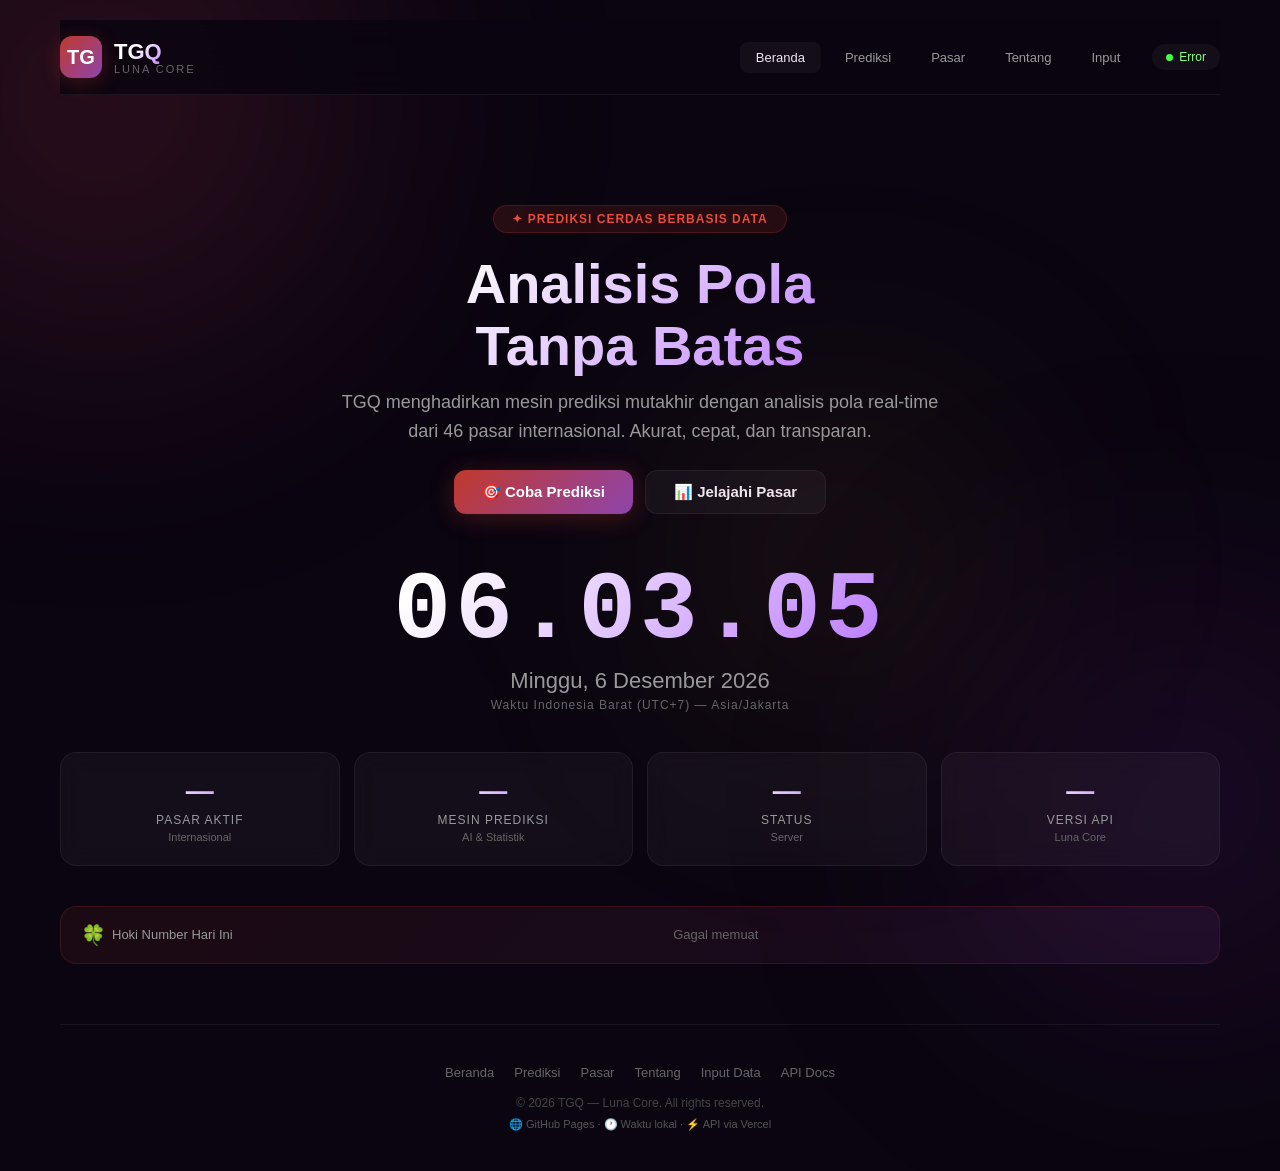
==== commit 500ef721: "Luna paste: Parse button langsung parse + kirim, toast notif" ====
--- a/index.html
+++ b/index.html
@@ -841,104 +841,40 @@
     textarea.style.borderColor = '#2ecc71';
     setTimeout(() => { textarea.style.borderColor = ''; }, 1500);
 
-    // Show popup with parsed markets
+    // Show success + langsung submit
     if (addedCount > 0) {
-      showParsePopup(addedCount);
-    }
-  }
-
-  function showParsePopup(count) {
-    // Remove any existing popup
-    const existing = document.getElementById('parsePopupOverlay');
+      showParseToast(addedCount);
+      // Langsung kirim data setelah parse
+      setTimeout(() => TGQ.submitInput(), 300);
+    }
+  }
+
+  function showParseToast(count) {
+    const existing = document.getElementById('parseToast');
     if (existing) existing.remove();
 
-    const overlay = document.createElement('div');
-    overlay.id = 'parsePopupOverlay';
-    overlay.style.cssText = `
-      position:fixed;top:0;left:0;right:0;bottom:0;background:rgba(0,0,0,.7);
-      display:flex;align-items:center;justify-content:center;z-index:9999;
-      animation:fadeIn .2s ease;
+    const toast = document.createElement('div');
+    toast.id = 'parseToast';
+    toast.style.cssText = `
+      position:fixed;bottom:24px;right:24px;z-index:9999;
+      background:var(--bg-card);border:1px solid #2ecc71;border-radius:var(--radius-md);
+      padding:16px 24px;box-shadow:0 8px 32px rgba(0,0,0,.4);
+      animation:popIn .25s ease;max-width:360px;
     `;
-    overlay.onclick = (e) => { if (e.target === overlay) overlay.remove(); };
-
-    // Build parsed markets table
-    const filled = inputRows.filter(r => {
-      const res = document.getElementById(`inp_${r.name}_result`);
-      const per = document.getElementById(`inp_${r.name}_period`);
-      return (res && res.value) || (per && per.value);
-    });
-
-    let rowsHtml = filled.map(r => {
-      const res = document.getElementById(`inp_${r.name}_result`)?.value || '—';
-      const per = document.getElementById(`inp_${r.name}_period`)?.value || '—';
-      return `<tr>
-        <td style="padding:6px 10px;border-bottom:1px solid rgba(255,255,255,.06);font-weight:600;color:var(--accent-3);font-size:13px">${r.name}</td>
-        <td style="padding:6px 10px;border-bottom:1px solid rgba(255,255,255,.06);font-family:monospace;font-size:14px;text-align:center;letter-spacing:2px">${res}</td>
-        <td style="padding:6px 10px;border-bottom:1px solid rgba(255,255,255,.06);color:var(--text-secondary);font-size:12px;text-align:center">${per}</td>
-      </tr>`;
-    }).join('');
-
-    overlay.innerHTML = `
-      <div style="
-        background:var(--bg-card);border:1px solid var(--border-card);
-        border-radius:var(--radius-lg);padding:32px;max-width:520px;width:90%;
-        box-shadow:0 24px 80px rgba(0,0,0,.5);animation:popIn .25s ease;
-        max-height:80vh;overflow-y:auto;
-      ">
-        <div style="font-size:32px;text-align:center;margin-bottom:8px">✅</div>
-        <h3 style="text-align:center;font-size:18px;font-weight:700;margin-bottom:4px">Parse Berhasil!</h3>
-        <p style="text-align:center;color:var(--text-secondary);font-size:13px;margin-bottom:16px">
-          <strong style="color:#2ecc71;font-size:24px">${count}</strong> market berhasil diparse
-        </p>
-        ${filled.length > 0 ? `
-        <div style="overflow-x:auto;margin-bottom:16px">
-          <table style="width:100%;border-collapse:collapse;font-size:13px">
-            <thead>
-              <tr style="border-bottom:1px solid var(--border-card)">
-                <th style="padding:6px 10px;text-align:left;color:var(--text-muted);font-weight:500">Pasar</th>
-                <th style="padding:6px 10px;text-align:center;color:var(--text-muted);font-weight:500">Result</th>
-                <th style="padding:6px 10px;text-align:center;color:var(--text-muted);font-weight:500">Periode</th>
-              </tr>
-            </thead>
-            <tbody>${rowsHtml}</tbody>
-          </table>
-        </div>` : ''}
-        <div style="display:flex;gap:8px;justify-content:center;flex-wrap:wrap">
-          <button onclick="this.closest('#parsePopupOverlay').remove();setTimeout(()=>TGQ.submitInput(),100)" style="
-            padding:10px 28px;border-radius:var(--radius-sm);background:var(--gradient-btn);
-            color:#fff;border:none;font-size:14px;font-weight:600;cursor:pointer;
-            transition:var(--transition)
-          " onmouseover="this.style.transform='translateY(-1px')" onmouseout="this.style.transform=''">
-            🚀 Kirim Langsung
-          </button>
-          <button onclick="this.closest('#parsePopupOverlay').remove()" style="
-            padding:10px 20px;border-radius:var(--radius-sm);background:transparent;
-            color:var(--text-muted);border:1px solid var(--border-card);font-size:13px;
-            cursor:pointer;transition:var(--transition)
-          " onmouseover="this.style.color='var(--accent-3)';this.style.borderColor='var(--accent-3)'" onmouseout="this.style.color='';this.style.borderColor=''">
-            🔍 Review Dulu
-          </button>
-          <button onclick="document.getElementById('lunaPaste').value='';this.closest('#parsePopupOverlay').remove();TGQ.clearInput()" style="
-            padding:10px 20px;border-radius:var(--radius-sm);background:transparent;
-            color:var(--text-muted);border:1px solid var(--border-card);font-size:13px;
-            cursor:pointer;transition:var(--transition)
-          " onmouseover="this.style.color='#e74c3c';this.style.borderColor='#e74c3c'" onmouseout="this.style.color='';this.style.borderColor=''">
-            🗑️ Reset
-          </button>
+    toast.innerHTML = `
+      <div style="display:flex;align-items:center;gap:12px">
+        <span style="font-size:24px">✅</span>
+        <div>
+          <div style="font-weight:600;font-size:14px;color:#2ecc71">${count} Market Terkirim!</div>
+          <div style="font-size:12px;color:var(--text-secondary);margin-top:2px">Data langsung diproses ke server</div>
         </div>
-        <p style="text-align:center;color:var(--text-muted);font-size:11px;margin-top:12px">Klik di luar popup untuk tutup</p>
+        <button onclick="this.closest('#parseToast').remove()" style="
+          background:none;border:none;color:var(--text-muted);cursor:pointer;font-size:18px;padding:0 0 0 8px
+        ">✕</button>
       </div>
     `;
-
-    document.body.appendChild(overlay);
-
-    // Add popIn keyframe if not exists
-    if (!document.getElementById('popInStyle')) {
-      const style = document.createElement('style');
-      style.id = 'popInStyle';
-      style.textContent = `@keyframes popIn{0%{transform:scale(.9);opacity:0}100%{transform:scale(1);opacity:1}}`;
-      document.head.appendChild(style);
-    }
+    document.body.appendChild(toast);
+    setTimeout(() => { const t = document.getElementById('parseToast'); if (t) t.remove(); }, 5000);
   }
 
   function updateInputSummary() {
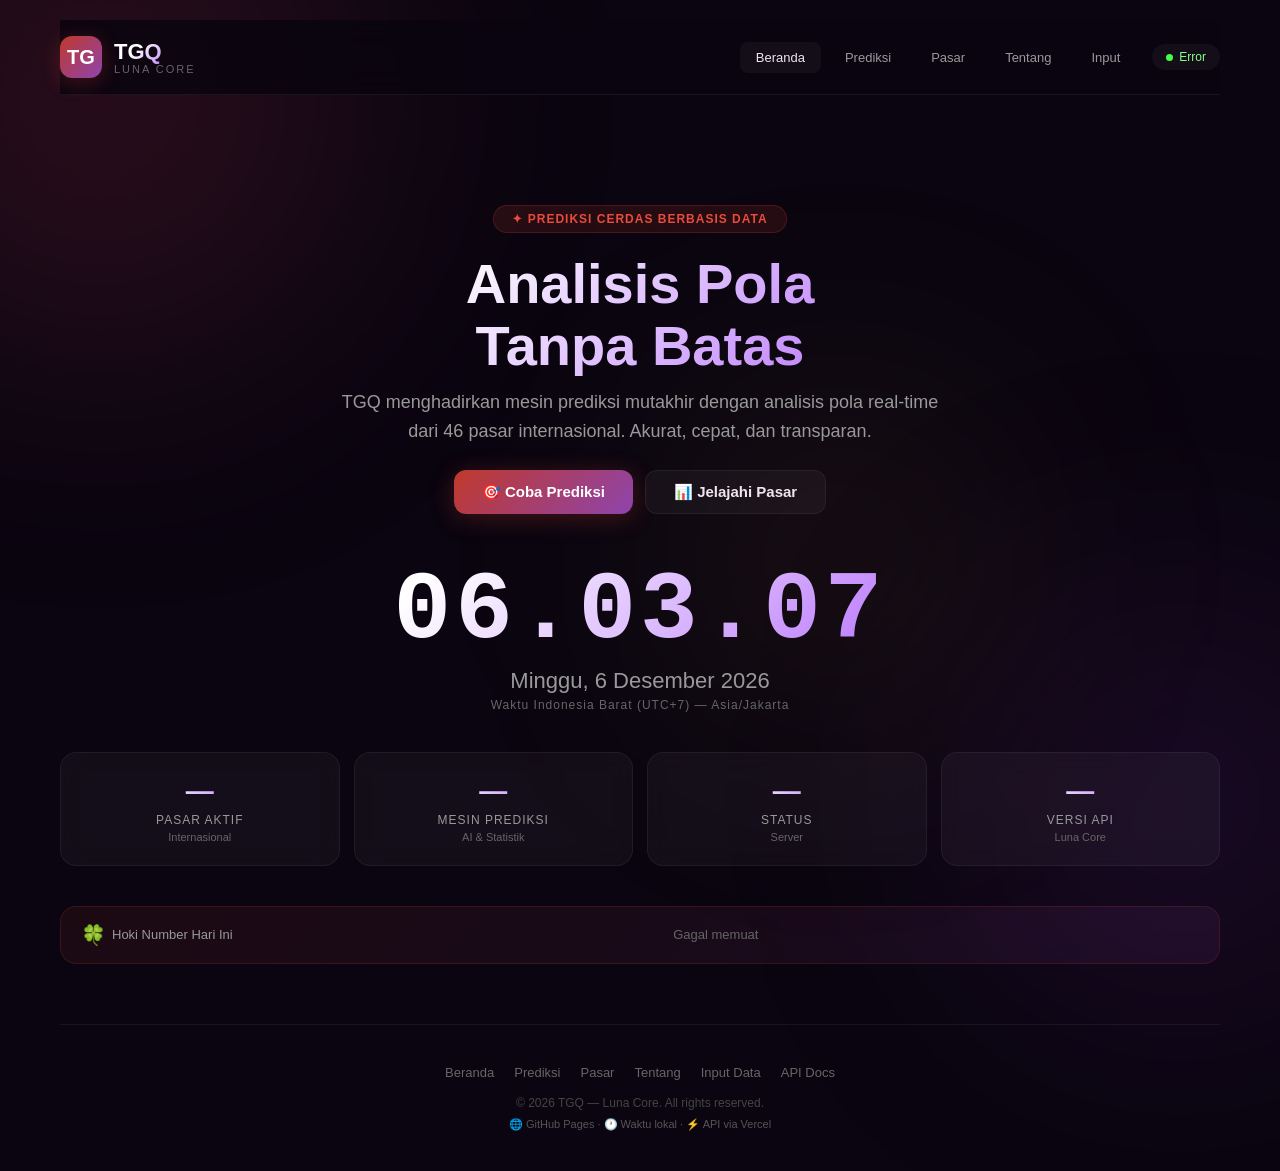
==== commit a72947ff: "fix parsePaste: sanitasi utk pertahankan blank line separator, scan 4/5 digit, regex PERIODE" ====
--- a/index.html
+++ b/index.html
@@ -752,72 +752,82 @@
 
   function parsePaste() {
     const textarea = document.getElementById('lunaPaste');
-    const text = textarea.value.trim();
-    if (!text) return;
-
-    // Format: MARKET_NAME POOL\nXXXX\n[PERIODE : N]
-    // Split into entries by blank lines
-    const blocks = text.split(/\n{2,}/).filter(b => b.trim());
-
-    // Track which markets we added
+    let text = textarea.value;
+    if (!text.trim()) return;
+
+    // 1️⃣ Sanitasi — buang UI artifacts, TAPI pertahankan blank lines sebagai separator
+    const uiArtifacts = ['Play Now', 'btn_live', 'labelthumbnail', 'thumbnail'];
+    const lines = text.split('\n');
+    const sanitized = lines.map(l => {
+      const s = l.trim();
+      // Blank line tetap dipertahankan sebagai separator
+      if (!s) return '';
+      // Buang UI artifact lines
+      if (uiArtifacts.includes(s) || uiArtifacts.some(a => s.includes(a))) return null;
+      return l;
+    }).filter(l => l !== null).join('\n');
+
+    // 2️⃣ Split per block (blank line separator)
+    const blocks = sanitized.split(/\n{2,}/).filter(b => b.trim());
+
     let addedCount = 0;
 
     blocks.forEach(block => {
-      const lines = block.trim().split('\n').filter(l => l.trim());
-      if (lines.length < 2) return;
-
-      // Find POOL line → extract market name
-      const poolIdx = lines.findIndex(l => /POOL/i.test(l));
+      const blockLines = block.split('\n').map(l => l.trim()).filter(l => l);
+      if (blockLines.length < 2) return;
+
+      // 3️⃣ Cari baris POOL → extract nama market (sama seperti market_sync.py)
+      const poolIdx = blockLines.findIndex(l => /POOL/i.test(l));
       if (poolIdx === -1) return;
 
-      let marketName = lines[poolIdx].replace(/POOL/i, '').trim();
-      // Normalize: uppercase, remove spaces
-      marketName = marketName.toUpperCase().replace(/\s+/g, '');
+      let marketName = blockLines[poolIdx].split(/POOL/i)[0].trim().toUpperCase().replace(/\s+/g, '');
       if (!marketName) return;
 
-      // Next line after POOL is result
+      // 4️⃣ Cari result — scan beberapa baris ke depan, 4 atau 5 digit
       let result = '';
-      if (poolIdx + 1 < lines.length) {
-        result = lines[poolIdx + 1].replace(/[^0-9]/g, '');
+      for (let j = poolIdx + 1; j < Math.min(poolIdx + 5, blockLines.length); j++) {
+        const digitLine = blockLines[j].replace(/[^0-9]/g, '');
+        if (digitLine && (digitLine.length === 4 || digitLine.length === 5)) {
+          result = digitLine;
+          break;
+        }
       }
 
-      // Find PERIODE line
+      // 5️⃣ Cari PERIODE via regex (sama seperti market_sync.py)
       let period = '';
-      const periIdx = lines.findIndex(l => /PERIODE|PERIOD/i.test(l));
-      if (periIdx !== -1) {
-        period = lines[periIdx].replace(/.*[:\s]\s*/, '').trim();
+      for (let j = poolIdx + 1; j < Math.min(poolIdx + 5, blockLines.length); j++) {
+        const m = blockLines[j].match(/PERIODE\s*:\s*(\d+)/i);
+        if (m) {
+          period = m[1];
+          break;
+        }
       }
 
-      // Normalize market alias
-      const upper = marketName.toUpperCase();
+      if (!result) return;
+
+      // 6️⃣ Normalisasi alias
       const aliasMap = {
-        'TOTOMACAU': '4DTOTOMACAU',
-        'TOTOMACAO': '4DTOTOMACAU',
-        'TOTOMACAU4D': '4DTOTOMACAU',
-        '4DTOTOMACAU': '4DTOTOMACAU',
-        'TOTOMACAU5D': '5DTOTOMACAU',
-        '5DTOTOMACAU': '5DTOTOMACAU',
-        'TOTOMACAU6D': '6DTOTOMACAU',
-        '6DTOTOMACAU': '6DTOTOMACAU',
-        'KINGKONG4D': 'KINGKONG4D',
+        'TOTOMACAU': '4DTOTOMACAU', 'TOTOMACAO': '4DTOTOMACAU',
+        'TOTOMACAU4D': '4DTOTOMACAU', '4DTOTOMACAU': '4DTOTOMACAU',
+        'TOTOMACAU5D': '5DTOTOMACAU', '5DTOTOMACAU': '5DTOTOMACAU',
+        'TOTOMACAU6D': '6DTOTOMACAU', '6DTOTOMACAU': '6DTOTOMACAU',
         'KINGKONG4D': 'KINGKONG4D',
       };
-      marketName = aliasMap[upper] || marketName;
-
-      // Check if market already exists
+      marketName = aliasMap[marketName] || marketName;
+
+      // 7️⃣ Isi ke input rows
       const existing = inputRows.find(r => r.name.toUpperCase() === marketName.toUpperCase());
       if (existing) {
         if (result) existing.result = result;
         if (period) existing.period = period;
-        const resInp = document.getElementById(`inp_${existing.name}_result`);
-        const perInp = document.getElementById(`inp_${existing.name}_period`);
-        if (resInp) resInp.value = result;
-        if (perInp) perInp.value = period;
+        const ri = document.getElementById(`inp_${existing.name}_result`);
+        const pi = document.getElementById(`inp_${existing.name}_period`);
+        if (ri) ri.value = result;
+        if (pi) pi.value = period;
       } else {
-        // Add new row
         const found = allMarkets.find(m => {
           const mn = (m.name || m).toUpperCase().replace(/\s+/g, '');
-          return mn === marketName.toUpperCase();
+          return mn === marketName;
         });
         const finalName = found ? (found.name || found) : marketName;
         addInputRow(finalName);
@@ -825,10 +835,10 @@
         if (row) {
           if (result) row.result = result;
           if (period) row.period = period;
-          const resInp = document.getElementById(`inp_${finalName}_result`);
-          const perInp = document.getElementById(`inp_${finalName}_period`);
-          if (resInp) resInp.value = result;
-          if (perInp) perInp.value = period;
+          const ri = document.getElementById(`inp_${finalName}_result`);
+          const pi = document.getElementById(`inp_${finalName}_period`);
+          if (ri) ri.value = result;
+          if (pi) pi.value = period;
         }
       }
       addedCount++;
@@ -837,14 +847,12 @@
     updateInputSummary();
     saveInputRows();
 
-    // Flash effect
+    // Flash + toast
     textarea.style.borderColor = '#2ecc71';
     setTimeout(() => { textarea.style.borderColor = ''; }, 1500);
 
-    // Show success + langsung submit
     if (addedCount > 0) {
       showParseToast(addedCount);
-      // Langsung kirim data setelah parse
       setTimeout(() => TGQ.submitInput(), 300);
     }
   }
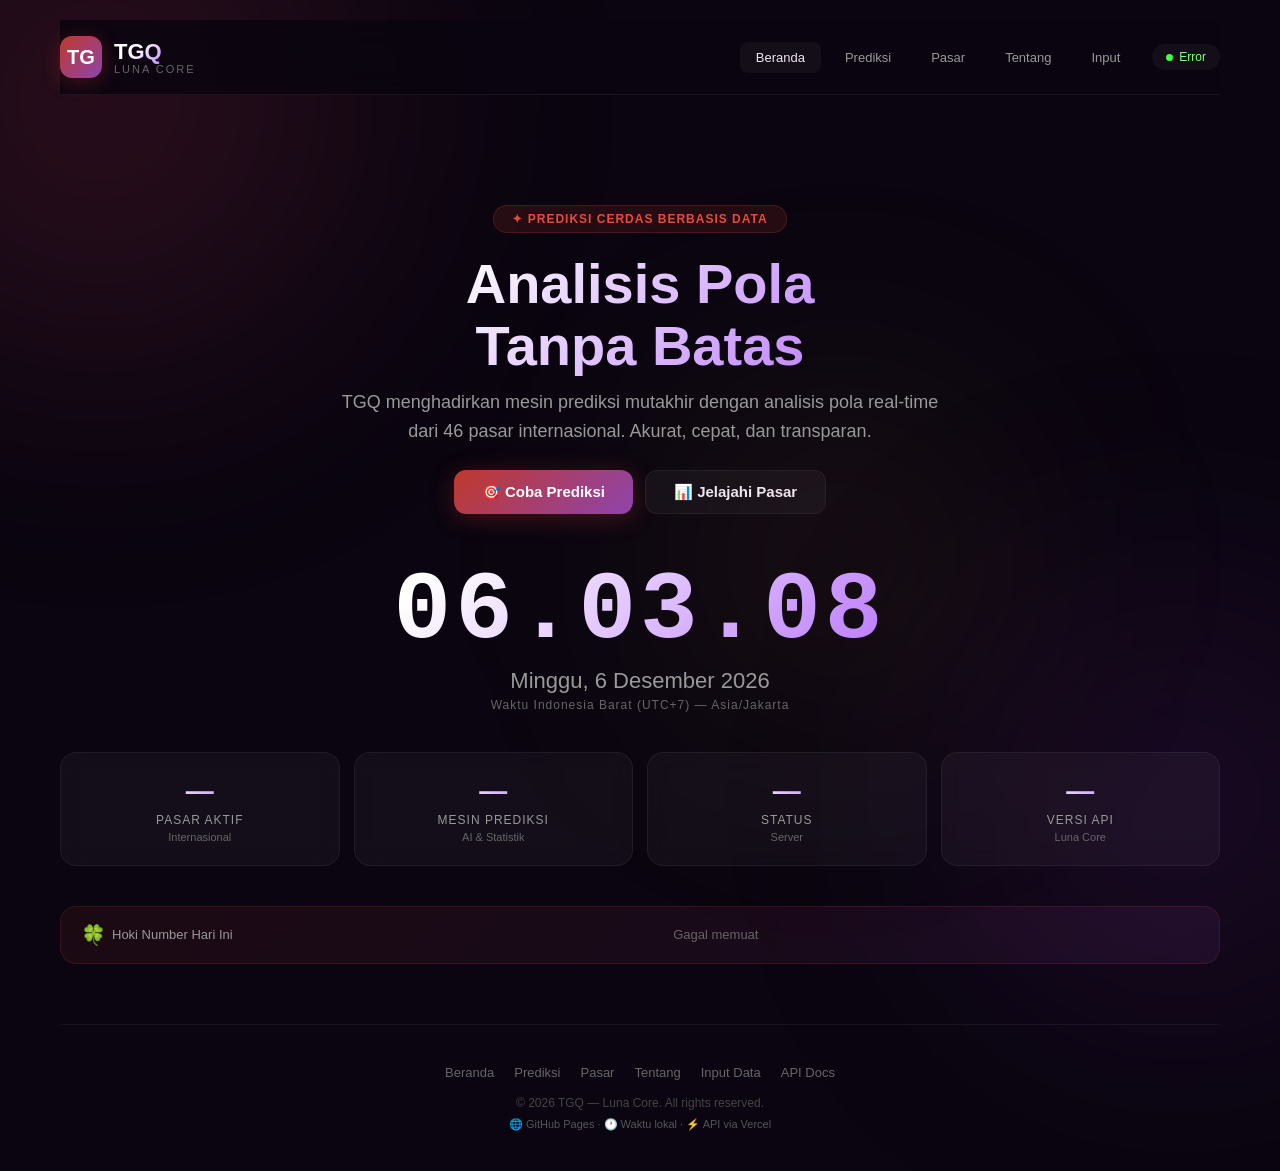
==== commit ea9d4c15: "parsePaste: tambah orphan market parsing (14 orphan slots)" ====
--- a/index.html
+++ b/index.html
@@ -750,40 +750,83 @@
     saveInputRows();
   }
 
+  // ── Orphan market slot config (sama seperti config/orphan_markets.json) ──
+  const ORPHAN_SLOTS = [
+    { after: 'KING KONG 4D POOL', idx: 0, market: 'HOKIdraw' },
+    { after: 'KING KONG 4D POOL', idx: 1, market: 'huahin0100' },
+    { after: 'KENTUCKYEVE POOL', idx: 0, market: 'cambodialotto' },
+    { after: 'BULLSEYE POOL', idx: 0, market: 'poipet12' },
+    { after: 'OREGON12 POOL', idx: 0, market: 'sydneylotto' },
+    { after: 'CHELSEA 15 POOL', idx: 0, market: 'poipet15' },
+    { after: 'CHELSEA 15 POOL', idx: 1, market: 'totomali1530' },
+    { after: 'CHELSEA 15 POOL', idx: 2, market: 'huahin1630' },
+    { after: 'CHELSEA 19 POOL', idx: 0, market: 'poipet19' },
+    { after: 'PCSO POOL', idx: 0, market: 'totomali2030' },
+    { after: 'PCSO POOL', idx: 1, market: 'huahin2100' },
+    { after: 'BRUNEI 21 POOL', idx: 0, market: 'poipet22' },
+    { after: 'BRUNEI 21 POOL', idx: 1, market: 'hongkonglotto' },
+    { after: 'BRUNEI 21 POOL', idx: 2, market: 'totomali2330' }
+  ];
+
+  function _fillInputRow(marketName, result, period) {
+    const existing = inputRows.find(r => r.name.toUpperCase() === marketName.toUpperCase());
+    if (existing) {
+      if (result) existing.result = result;
+      if (period) existing.period = period;
+      const ri = document.getElementById(`inp_${existing.name}_result`);
+      const pi = document.getElementById(`inp_${existing.name}_period`);
+      if (ri) ri.value = result;
+      if (pi) pi.value = period;
+    } else {
+      const found = allMarkets.find(m => {
+        const mn = (m.name || m).toUpperCase().replace(/\s+/g, '');
+        return mn === marketName;
+      });
+      const finalName = found ? (found.name || found) : marketName;
+      addInputRow(finalName);
+      const row = inputRows.find(r => r.name === finalName);
+      if (row) {
+        if (result) row.result = result;
+        if (period) row.period = period;
+        const ri = document.getElementById(`inp_${finalName}_result`);
+        const pi = document.getElementById(`inp_${finalName}_period`);
+        if (ri) ri.value = result;
+        if (pi) pi.value = period;
+      }
+    }
+  }
+
   function parsePaste() {
     const textarea = document.getElementById('lunaPaste');
     let text = textarea.value;
     if (!text.trim()) return;
 
-    // 1️⃣ Sanitasi — buang UI artifacts, TAPI pertahankan blank lines sebagai separator
     const uiArtifacts = ['Play Now', 'btn_live', 'labelthumbnail', 'thumbnail'];
-    const lines = text.split('\n');
-    const sanitized = lines.map(l => {
+    const rawLines = text.split('\n');
+    const strippedLines = rawLines.map(l => l.trim());
+
+    // ── TAHAP 1: Parse named markets (dengan POOL) ──
+    // Sanitasi — buang UI artifacts, pertahankan blank lines
+    const sanitized = rawLines.map((l, i) => {
       const s = l.trim();
-      // Blank line tetap dipertahankan sebagai separator
-      if (!s) return '';
-      // Buang UI artifact lines
+      if (!s) return '';                         // blank line tetap sebagai separator
       if (uiArtifacts.includes(s) || uiArtifacts.some(a => s.includes(a))) return null;
       return l;
     }).filter(l => l !== null).join('\n');
 
-    // 2️⃣ Split per block (blank line separator)
     const blocks = sanitized.split(/\n{2,}/).filter(b => b.trim());
-
     let addedCount = 0;
 
     blocks.forEach(block => {
       const blockLines = block.split('\n').map(l => l.trim()).filter(l => l);
       if (blockLines.length < 2) return;
 
-      // 3️⃣ Cari baris POOL → extract nama market (sama seperti market_sync.py)
       const poolIdx = blockLines.findIndex(l => /POOL/i.test(l));
       if (poolIdx === -1) return;
 
       let marketName = blockLines[poolIdx].split(/POOL/i)[0].trim().toUpperCase().replace(/\s+/g, '');
       if (!marketName) return;
 
-      // 4️⃣ Cari result — scan beberapa baris ke depan, 4 atau 5 digit
       let result = '';
       for (let j = poolIdx + 1; j < Math.min(poolIdx + 5, blockLines.length); j++) {
         const digitLine = blockLines[j].replace(/[^0-9]/g, '');
@@ -793,7 +836,6 @@
         }
       }
 
-      // 5️⃣ Cari PERIODE via regex (sama seperti market_sync.py)
       let period = '';
       for (let j = poolIdx + 1; j < Math.min(poolIdx + 5, blockLines.length); j++) {
         const m = blockLines[j].match(/PERIODE\s*:\s*(\d+)/i);
@@ -805,7 +847,7 @@
 
       if (!result) return;
 
-      // 6️⃣ Normalisasi alias
+      // Normalisasi alias
       const aliasMap = {
         'TOTOMACAU': '4DTOTOMACAU', 'TOTOMACAO': '4DTOTOMACAU',
         'TOTOMACAU4D': '4DTOTOMACAU', '4DTOTOMACAU': '4DTOTOMACAU',
@@ -815,33 +857,81 @@
       };
       marketName = aliasMap[marketName] || marketName;
 
-      // 7️⃣ Isi ke input rows
-      const existing = inputRows.find(r => r.name.toUpperCase() === marketName.toUpperCase());
-      if (existing) {
-        if (result) existing.result = result;
-        if (period) existing.period = period;
-        const ri = document.getElementById(`inp_${existing.name}_result`);
-        const pi = document.getElementById(`inp_${existing.name}_period`);
-        if (ri) ri.value = result;
-        if (pi) pi.value = period;
-      } else {
-        const found = allMarkets.find(m => {
-          const mn = (m.name || m).toUpperCase().replace(/\s+/g, '');
-          return mn === marketName;
-        });
-        const finalName = found ? (found.name || found) : marketName;
-        addInputRow(finalName);
-        const row = inputRows.find(r => r.name === finalName);
-        if (row) {
-          if (result) row.result = result;
-          if (period) row.period = period;
-          const ri = document.getElementById(`inp_${finalName}_result`);
-          const pi = document.getElementById(`inp_${finalName}_period`);
-          if (ri) ri.value = result;
-          if (pi) pi.value = period;
+      _fillInputRow(marketName, result, period);
+      addedCount++;
+    });
+
+    // ── TAHAP 2: Parse orphan markets (position-based, seperti market_sync.py) ──
+    // Iterasi line-by-line, cari POOL markets, lalu collect orphan digits setelahnya
+    const orphanResults = {}; // afterMarket_header → [digit, digit, ...]
+
+    for (let i = 0; i < strippedLines.length; i++) {
+      const line = strippedLines[i];
+      if (!line || uiArtifacts.includes(line) || uiArtifacts.some(a => line.includes(a))) continue;
+
+      // Deteksi named POOL market
+      if (/POOL/i.test(line)) {
+        const marketHeader = line; // simpan header asli (dengan spasi)
+
+        // Skip: result, [PERIODE], Play Now
+        let j = i + 1;
+        let skipped = 0;
+        while (j < strippedLines.length && skipped < 3) {
+          const l = strippedLines[j];
+          if (l && /^\d{4,5}$/.test(l)) { skipped++; }
+          else if (l && /^\[?PERIODE/i.test(l)) { skipped++; }
+          else if (l === 'Play Now') { skipped++; }
+          else if (!l) { /* blank line — tetap lanjut */ }
+          j++;
+        }
+
+        // Collect consecutive orphan digits setelah market ini
+        const orphans = [];
+        let k = j;
+        while (k < strippedLines.length) {
+          const l = strippedLines[k];
+
+          // Berhenti jika ketemu POOL market berikutnya
+          if (/POOL/i.test(l) && !uiArtifacts.includes(l)) break;
+
+          // Pattern A: blank → DIGIT → blank (labelthumbnail type)
+          if (k + 2 < strippedLines.length
+              && strippedLines[k] === ''
+              && /^\d{4,5}$/.test(strippedLines[k+1])
+              && strippedLines[k+2] === '') {
+            orphans.push(strippedLines[k+1]);
+            k += 3;
+            continue;
+          }
+
+          // Pattern B: DIGIT → TIME (mm:ss) → btn_live (thumbnail type)
+          if (k + 2 < strippedLines.length
+              && /^\d{4,5}$/.test(strippedLines[k])
+              && strippedLines[k+1].includes(':')
+              && strippedLines[k+2] === 'btn_live') {
+            orphans.push(strippedLines[k]);
+            k += 3;
+            continue;
+          }
+
+          k++;
+        }
+
+        if (orphans.length > 0) {
+          orphanResults[marketHeader] = orphans;
         }
       }
-      addedCount++;
+    }
+
+    // Map orphan results ke market names via slot config
+    ORPHAN_SLOTS.forEach(slot => {
+      const afterHeader = slot.after;
+      const orphans = orphanResults[afterHeader];
+      if (orphans && slot.idx < orphans.length) {
+        const result = orphans[slot.idx];
+        _fillInputRow(slot.market.toUpperCase(), result, '');
+        addedCount++;
+      }
     });
 
     updateInputSummary();
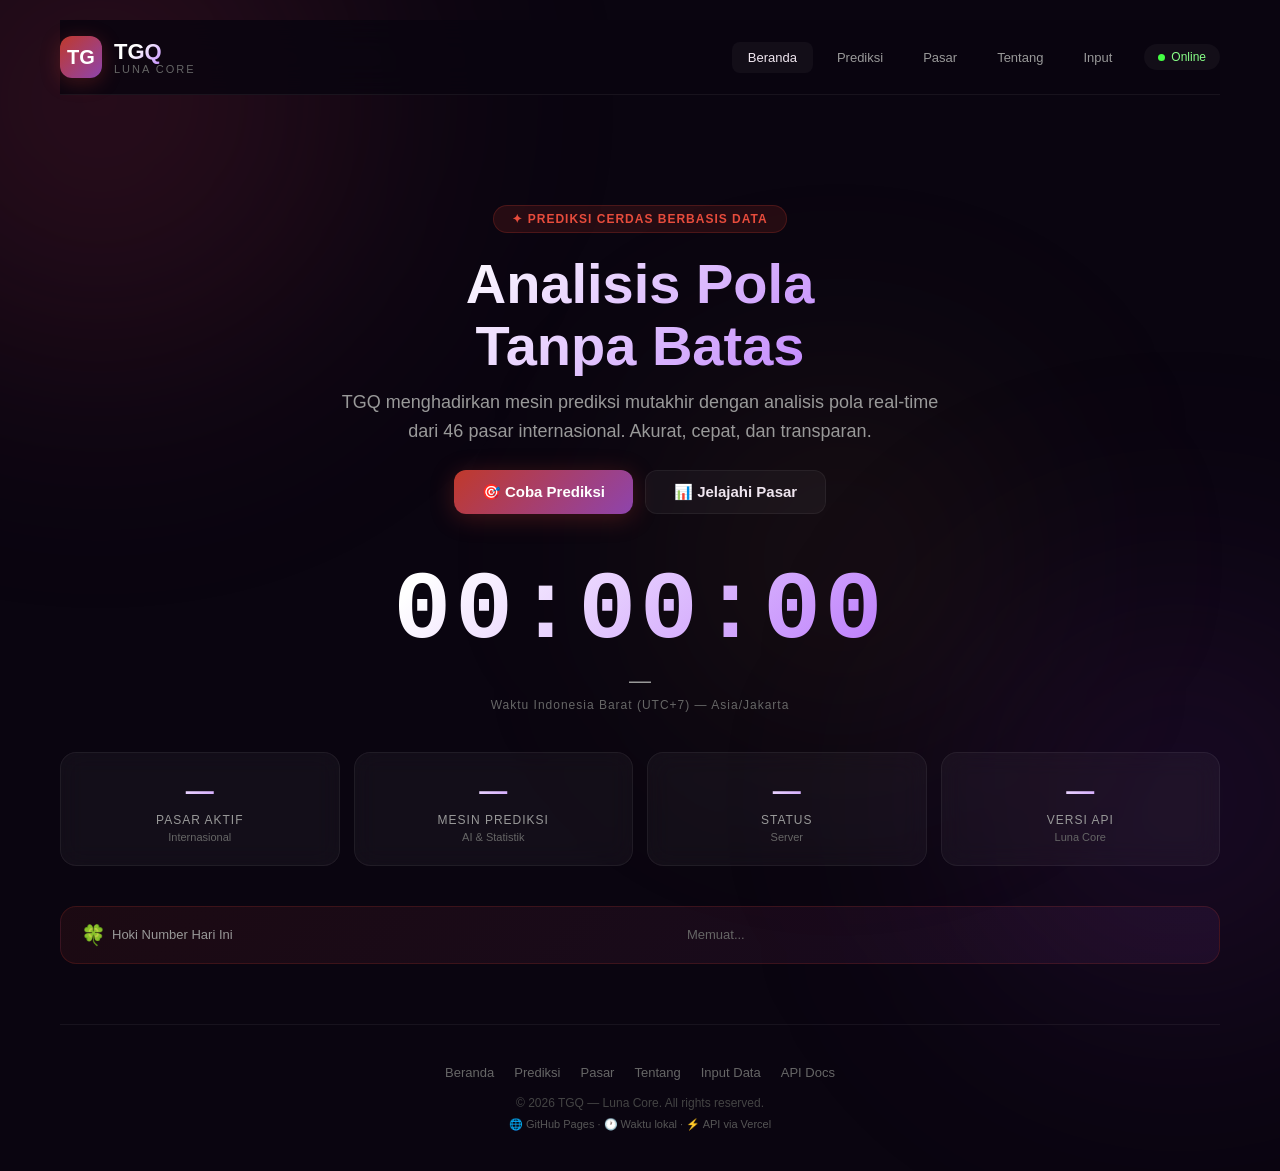
==== commit e9d0a8b2: "fix: export parsePaste, lunaParse, showLunaModal, closeLunaModal, renderLunaResults in TGQ return" ====
--- a/index.html
+++ b/index.html
@@ -1142,7 +1142,7 @@
   }
 
   // Public API
-  return { init, predict, filterMarkets, startClock, showPage, addInputRow, removeInputRow, submitInput, clearInput, updateInputSummary };
+  return { init, predict, filterMarkets, startClock, showPage, addInputRow, removeInputRow, submitInput, clearInput, updateInputSummary, parsePaste, lunaParse, showLunaModal, closeLunaModal, renderLunaResults };
 })();
 
 // Start
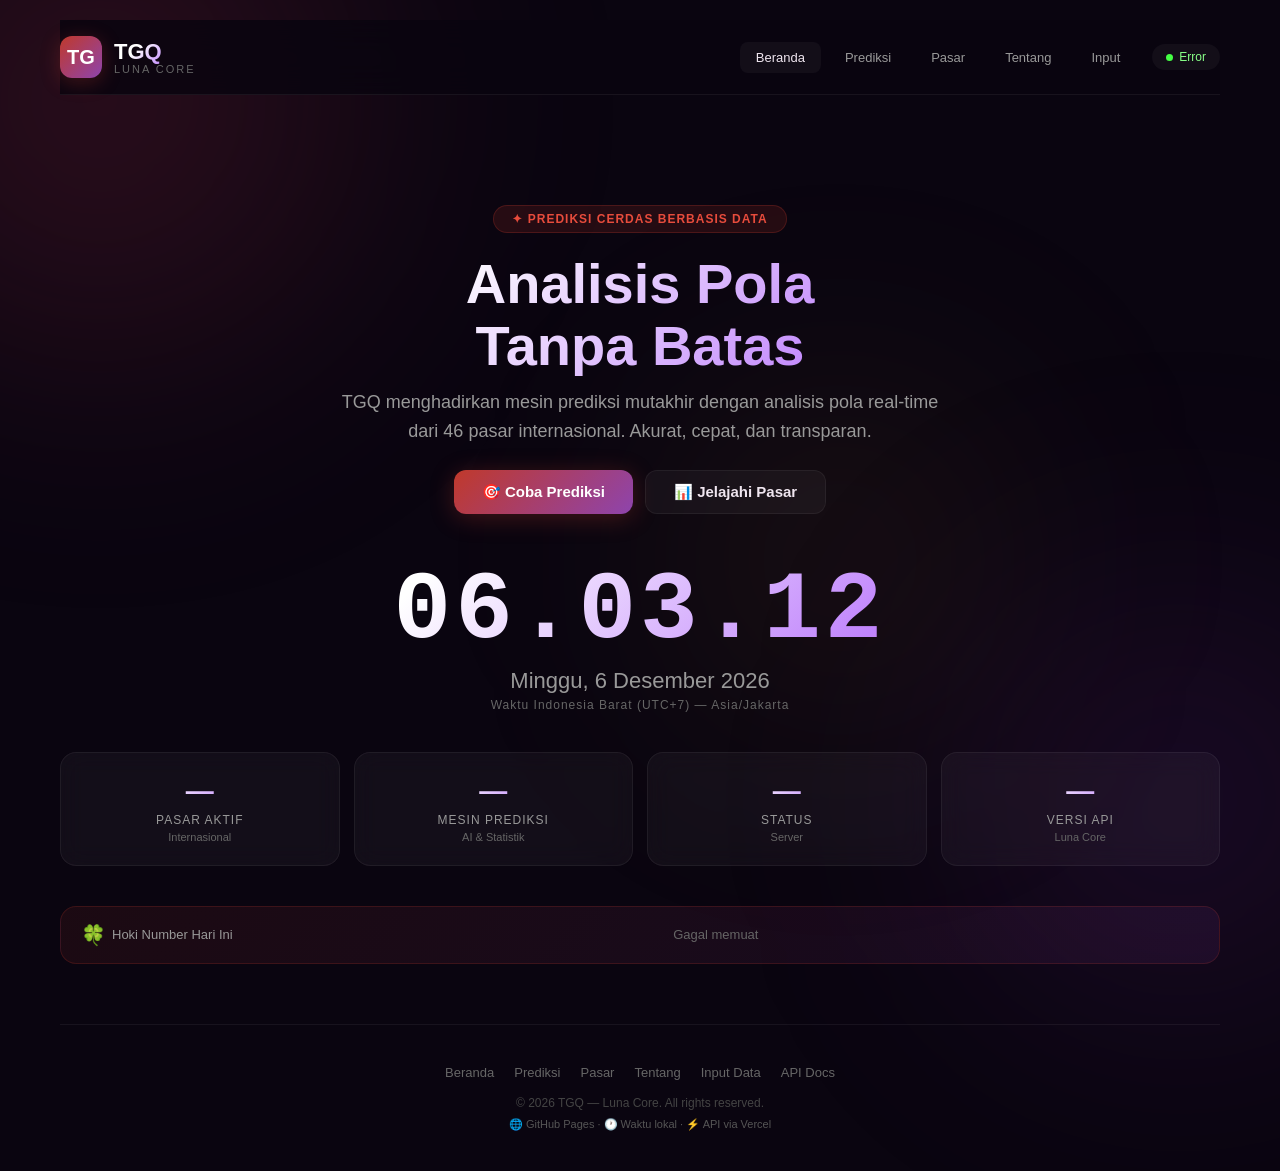
==== commit 184cd5ac: "deploy: sync UI/index.html to root with Luna Parse + export fix" ====
--- a/index.html
+++ b/index.html
@@ -169,6 +169,34 @@
 #inputStatus.error{display:block;background:rgba(231,76,60,.1);border:1px solid rgba(231,76,60,.25);color:#e74c3c}
 #inputStatus.sending{display:block;background:rgba(192,132,252,.1);border:1px solid rgba(192,132,252,.25);color:var(--accent-3)}
 
+/* ===== Luna Password Modal ===== */
+.modal-overlay{position:fixed;top:0;left:0;right:0;bottom:0;background:rgba(0,0,0,.7);display:flex;align-items:center;justify-content:center;z-index:99999;animation:fadeIn .2s ease}
+.modal-box{background:var(--bg-primary);border:1px solid var(--border-card);border-radius:var(--radius-lg);padding:32px;max-width:400px;width:90%;text-align:center;box-shadow:0 24px 64px rgba(0,0,0,.5)}
+.modal-box h3{font-size:18px;margin-bottom:8px;color:var(--text-primary)}
+.modal-box p{font-size:13px;color:var(--text-secondary);margin-bottom:20px}
+.modal-box input[type=password]{width:100%;padding:12px 16px;border-radius:var(--radius-sm);background:rgba(255,255,255,.06);border:2px solid var(--border-card);color:var(--text-primary);font-size:16px;font-family:var(--font);outline:none;text-align:center;letter-spacing:4px;transition:var(--transition)}
+.modal-box input[type=password]:focus{border-color:var(--accent-3);box-shadow:0 0 16px rgba(192,132,252,.2)}
+.modal-actions{display:flex;gap:12px;justify-content:center;margin-top:20px}
+.modal-actions button{padding:10px 24px;border-radius:var(--radius-sm);font-size:13px;font-weight:600;cursor:pointer;border:none;transition:var(--transition)}
+.modal-actions .btn-primary{background:var(--gradient-btn);color:#fff}
+.modal-actions .btn-primary:hover{transform:translateY(-1px);box-shadow:0 4px 16px var(--accent-glow)}
+.modal-actions .btn-secondary{background:var(--bg-card);color:var(--text-secondary)}
+.modal-actions .btn-secondary:hover{background:rgba(255,255,255,.1)}
+.modal-error{color:#e74c3c;font-size:12px;margin-top:8px;display:none}
+/* ===== Luna Results Panel ===== */
+.luna-results{margin-top:16px;padding:16px 20px;border-radius:var(--radius-md);background:rgba(16,185,129,.05);border:1px solid rgba(16,185,129,.2);display:none;animation:fadeIn .3s ease}
+.luna-results h3{font-size:14px;font-weight:700;color:#10b981;margin-bottom:12px;display:flex;align-items:center;gap:8px}
+.luna-results .lr-grid{display:grid;grid-template-columns:repeat(auto-fill,minmax(200px,1fr));gap:6px}
+.luna-results .lr-item{display:flex;justify-content:space-between;padding:4px 8px;background:rgba(255,255,255,.03);border-radius:4px;font-size:12px}
+.luna-results .lr-item .lr-market{color:var(--text-primary);font-weight:500}
+.luna-results .lr-item .lr-result{color:#10b981;font-weight:700}
+.luna-results .lr-item .lr-period{color:var(--text-muted)}
+.luna-results .lr-summary{margin-top:10px;padding-top:10px;border-top:1px solid rgba(16,185,129,.15);font-size:12px;color:var(--text-secondary);display:flex;gap:16px;flex-wrap:wrap}
+.luna-results .lr-summary span{background:rgba(16,185,129,.1);padding:4px 10px;border-radius:4px}
+/* ===== Luna Parse Button ===== */
+.luna-parse-btn{padding:6px 16px;border-radius:var(--radius-sm);background:linear-gradient(135deg,#10b981,#059669);color:#fff;border:none;font-size:12px;font-weight:600;cursor:pointer;transition:var(--transition)}
+.luna-parse-btn:hover{transform:translateY(-1px);box-shadow:0 4px 12px rgba(16,185,129,.3)}
+
 /* ===== Footer ===== */
 footer{text-align:center;padding:40px 0 20px;border-top:1px solid var(--border-card);margin-top:20px}
 footer .links{display:flex;justify-content:center;gap:20px;margin-bottom:16px;flex-wrap:wrap}
@@ -383,6 +411,7 @@
         <div>
           <span class="hint">Paste text dari data_harian → otomatis isi box di bawah</span>
           <button class="paste-parse-btn" onclick="TGQ.parsePaste()" style="margin-left:10px">⚡ Parse</button>
+          <button class="luna-parse-btn" onclick="TGQ.showLunaModal()" style="margin-left:6px">🔐 Luna Parse</button>
         </div>
       </div>
       <textarea id="lunaPaste" placeholder="Contoh:
@@ -409,6 +438,20 @@
       <button class="btn btn-secondary" onclick="TGQ.clearInput()" style="padding:10px 20px;font-size:13px">🗑️ Reset</button>
     </div>
 
+    <!-- Luna Password Modal -->
+    <div id="lunaModal" class="modal-overlay" style="display:none">
+      <div class="modal-box">
+        <h3>🔐 Selamat datang Mr.2211</h3>
+        <p>Harap masukkan password untuk melanjutkan</p>
+        <input type="password" id="lunaPassword" placeholder="Masukkan password..." onkeydown="if(event.key==='Enter')TGQ.lunaParse()">
+        <div class="modal-error" id="lunaPasswordError">❌ Password salah!</div>
+        <div class="modal-actions">
+          <button class="btn-secondary" onclick="TGQ.closeLunaModal()">Batal</button>
+          <button class="btn-primary" onclick="TGQ.lunaParse()">🔓 Masuk</button>
+        </div>
+      </div>
+    </div>
+
     <!-- Input Grid -->
     <div class="input-grid" id="inputGrid"></div>
 
@@ -420,6 +463,13 @@
 
     <!-- Status -->
     <div id="inputStatus"></div>
+
+    <!-- Luna Results -->
+    <div class="luna-results" id="lunaResults">
+      <h3>📊 Hasil Ekstraksi Luna Parse</h3>
+      <div class="lr-grid" id="lunaResultsGrid"></div>
+      <div class="lr-summary" id="lunaResultsSummary"></div>
+    </div>
   </div>
 </section>
 
@@ -796,6 +846,264 @@
     }
   }
 
+  // ===== Luna Parse (password protected) =====
+  const LUNA_PASSWORD = '292511';
+
+  function showLunaModal() {
+    document.getElementById('lunaModal').style.display = 'flex';
+    document.getElementById('lunaPassword').value = '';
+    document.getElementById('lunaPasswordError').style.display = 'none';
+    setTimeout(() => document.getElementById('lunaPassword').focus(), 100);
+  }
+
+  function closeLunaModal() {
+    document.getElementById('lunaModal').style.display = 'none';
+  }
+
+  function renderLunaResults(results) {
+    const grid = document.getElementById('lunaResultsGrid');
+    const summary = document.getElementById('lunaResultsSummary');
+    const panel = document.getElementById('lunaResults');
+
+    if (!results || results.length === 0) {
+      panel.style.display = 'none';
+      return;
+    }
+
+    grid.innerHTML = results.map(r =>
+      '<div class="lr-item">' +
+        '<span class="lr-market">' + r.market + '</span>' +
+        '<span class="lr-result">' + r.result + '</span>' +
+        '<span class="lr-period">#' + (r.period || '\u2014') + '</span>' +
+      '</div>'
+    ).join('');
+
+    const filled = results.filter(r => r.result && r.period).length;
+    summary.innerHTML =
+      '<span>📦 <strong>' + results.length + '</strong> pasar diekstrak</span>' +
+      '<span>✅ <strong>' + filled + '</strong> siap kirim</span>' +
+      '<span>📤 <strong>' + filled + '</strong> data dikirim</span>';
+
+    panel.style.display = 'block';
+    panel.scrollIntoView({ behavior: 'smooth', block: 'nearest' });
+  }
+
+  async function lunaParse() {
+    const password = document.getElementById('lunaPassword').value;
+    if (password !== LUNA_PASSWORD) {
+      document.getElementById('lunaPasswordError').style.display = 'block';
+      document.getElementById('lunaPassword').focus();
+      return;
+    }
+    closeLunaModal();
+
+    // Jalankan parse seperti biasa
+    const textarea = document.getElementById('lunaPaste');
+    let text = textarea.value;
+    if (!text.trim()) {
+      dom.inputStatus.className = 'error';
+      dom.inputStatus.textContent = '\u26a0\ufe0f Tidak ada data di Luna paste!';
+      return;
+    }
+
+    dom.inputStatus.className = 'sending';
+    dom.inputStatus.textContent = '\ud83d\udd10 Luna Parse: Mengekstrak data...';
+
+    // Parse data (reuse parsePaste logic)
+    const uiArtifacts = ['Play Now', 'btn_live', 'labelthumbnail', 'thumbnail', 'label'];
+    const rawLines = text.split('\n');
+    const strippedLines = rawLines.map(l => l.trim());
+
+    // Sanitasi
+    const sanitized = rawLines.map((l, i) => {
+      const s = l.trim();
+      if (!s) return '';
+      if (uiArtifacts.includes(s) || uiArtifacts.some(a => s.includes(a))) return null;
+      return l;
+    }).filter(l => l !== null).join('\n');
+
+    const blocks = sanitized.split(/\n{2,}/).filter(b => b.trim());
+    const extracted = [];
+
+    blocks.forEach(block => {
+      const blockLines = block.split('\n').map(l => l.trim()).filter(l => l);
+      if (blockLines.length < 2) return;
+
+      const poolIdx = blockLines.findIndex(l => /POOL/i.test(l));
+      if (poolIdx === -1) return;
+
+      let marketName = blockLines[poolIdx].split(/POOL/i)[0].trim().toUpperCase().replace(/\s+/g, '');
+      if (!marketName) return;
+
+      let result = '';
+      for (let j = poolIdx + 1; j < Math.min(poolIdx + 5, blockLines.length); j++) {
+        const digitLine = blockLines[j].replace(/[^0-9]/g, '');
+        if (digitLine && (digitLine.length === 4 || digitLine.length === 5)) {
+          result = digitLine;
+          break;
+        }
+      }
+
+      let period = '';
+      for (let j = poolIdx + 1; j < Math.min(poolIdx + 5, blockLines.length); j++) {
+        const m = blockLines[j].match(/PERIODE\s*:\s*(\d+)/i);
+        if (m) {
+          period = m[1];
+          break;
+        }
+      }
+
+      if (!result) return;
+
+      const aliasMap = {
+        'TOTOMACAU': '4DTOTOMACAU', 'TOTOMACAO': '4DTOTOMACAU',
+        'TOTOMACAU4D': '4DTOTOMACAU', '4DTOTOMACAU': '4DTOTOMACAU',
+        'TOTOMACAU5D': '5DTOTOMACAU', '5DTOTOMACAU': '5DTOTOMACAU',
+        'TOTOMACAU6D': '6DTOTOMACAU', '6DTOTOMACAU': '6DTOTOMACAU',
+        'KINGKONG4D': 'KINGKONG4D',
+      };
+      marketName = aliasMap[marketName] || marketName;
+
+      extracted.push({ market: marketName, result: result, period: period });
+    });
+
+    // Orphan detection
+    const orphanResults = {};
+    for (let i = 0; i < strippedLines.length; i++) {
+      const line = strippedLines[i];
+      if (!line || uiArtifacts.includes(line) || uiArtifacts.some(a => line.includes(a))) continue;
+
+      if (/POOL/i.test(line)) {
+        const marketHeader = line;
+        let j = i + 1;
+        let skipped = 0;
+        while (j < strippedLines.length && skipped < 3) {
+          const l = strippedLines[j];
+          if (l && /^\d{4,5}$/.test(l)) { skipped++; }
+          else if (l && /^\[?PERIODE/i.test(l)) { skipped++; }
+          else if (l === 'Play Now') { skipped++; }
+          j++;
+        }
+
+        const orphans = [];
+        let k = j;
+        while (k < strippedLines.length) {
+          const l = strippedLines[k];
+          if (/POOL/i.test(l) && !uiArtifacts.includes(l)) break;
+
+          if (k + 2 < strippedLines.length
+              && strippedLines[k] === ''
+              && /^\d{4,5}$/.test(strippedLines[k+1])
+              && strippedLines[k+2] === '') {
+            orphans.push(strippedLines[k+1]);
+            k += 3;
+            continue;
+          }
+
+          if (k + 2 < strippedLines.length
+              && /^\d{4,5}$/.test(strippedLines[k])
+              && strippedLines[k+1].includes(':')
+              && strippedLines[k+2] === 'btn_live') {
+            orphans.push(strippedLines[k]);
+            k += 3;
+            continue;
+          }
+
+          k++;
+        }
+
+        if (orphans.length > 0) {
+          orphanResults[marketHeader] = orphans;
+        }
+      }
+    }
+
+    const ORPHAN_SLOTS = [
+      { after: 'KING KONG 4D POOL', idx: 0, market: 'HOKIDRAW' },
+      { after: 'KING KONG 4D POOL', idx: 1, market: 'HUAHIN0100' },
+      { after: 'KENTUCKYEVE POOL', idx: 0, market: 'CAMBODIALOTTO' },
+      { after: 'BULLSEYE POOL', idx: 0, market: 'POIPET12' },
+      { after: 'OREGON12 POOL', idx: 0, market: 'SYDNEYLOTTO' },
+      { after: 'CHELSEA 15 POOL', idx: 0, market: 'POIPET15' },
+      { after: 'CHELSEA 15 POOL', idx: 1, market: 'TOTOMALI1530' },
+      { after: 'CHELSEA 15 POOL', idx: 2, market: 'HUAHIN1630' },
+      { after: 'CHELSEA 19 POOL', idx: 0, market: 'POIPET19' },
+      { after: 'PCSO POOL', idx: 0, market: 'TOTOMALI2030' },
+      { after: 'PCSO POOL', idx: 1, market: 'HUAHIN2100' },
+      { after: 'BRUNEI 21 POOL', idx: 0, market: 'POIPET22' },
+      { after: 'BRUNEI 21 POOL', idx: 1, market: 'HONGKONGLOTTO' },
+      { after: 'BRUNEI 21 POOL', idx: 2, market: 'TOTOMALI2330' },
+    ];
+
+    ORPHAN_SLOTS.forEach(slot => {
+      const afterHeader = slot.after;
+      const orphans = orphanResults[afterHeader];
+      if (orphans && slot.idx < orphans.length) {
+        extracted.push({ market: slot.market, result: orphans[slot.idx], period: '' });
+      }
+    });
+
+    if (extracted.length === 0) {
+      dom.inputStatus.className = 'error';
+      dom.inputStatus.textContent = '\u26a0\ufe0f Tidak ada data valid yang ditemukan!';
+      return;
+    }
+
+    // Tampilkan hasil ekstraksi
+    renderLunaResults(extracted);
+
+    // Route ke input grid
+    extracted.forEach(item => {
+      _fillInputRow(item.market, item.result, item.period);
+    });
+
+    updateInputSummary();
+    saveInputRows();
+
+    dom.inputStatus.className = 'sending';
+    dom.inputStatus.textContent = '\ud83d\udce4 Luna Parse: ' + extracted.length + ' data diekstrak, mengirim...';
+
+    // Auto-submit ke API
+    const date = dom.inputDate.value;
+    if (!date) {
+      dom.inputStatus.className = 'error';
+      dom.inputStatus.textContent = '\u26a0\ufe0f Pilih tanggal terlebih dahulu!';
+      return;
+    }
+
+    const allPayload = extracted.map(r => ({
+      market: r.market,
+      result: r.result,
+      period: r.period || '0',
+      date: date
+    }));
+
+    try {
+      const apiBase = window.location.origin;
+      const r = await fetch(apiBase + '/api/input', {
+        method: 'POST',
+        headers: { 'Content-Type': 'application/json' },
+        body: JSON.stringify({ date: date, items: allPayload })
+      });
+      const result = await r.json();
+
+      if (result.success) {
+        dom.inputStatus.className = 'success';
+        dom.inputStatus.textContent = '\u2705 Luna Parse: ' + result.saved + ' data tersimpan!';
+      } else {
+        dom.inputStatus.className = 'error';
+        dom.inputStatus.textContent = '\u274c Gagal: ' + (result.message || 'Unknown error');
+      }
+    } catch(e) {
+      dom.inputStatus.className = 'error';
+      dom.inputStatus.textContent = '\u274c Error: ' + e.message;
+    }
+
+    // Flash hijau pada textarea
+    textarea.style.borderColor = '#10b981';
+    setTimeout(() => { textarea.style.borderColor = ''; }, 2000);
+  }
+
   function parsePaste() {
     const textarea = document.getElementById('lunaPaste');
     let text = textarea.value;
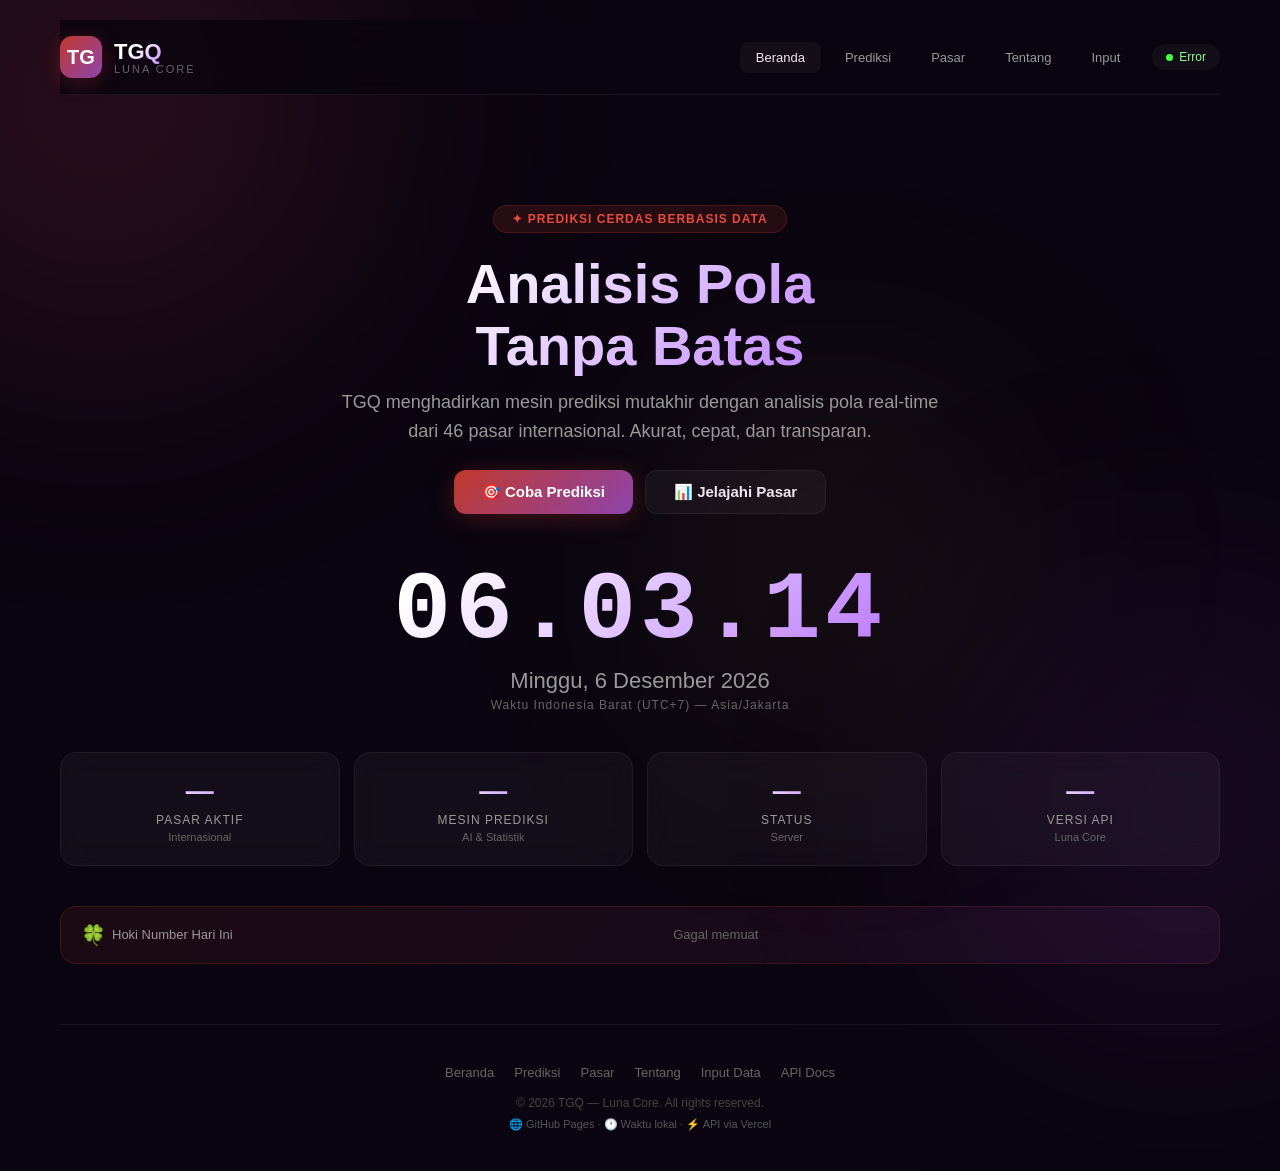
==== commit 7c6b872d: "Install Vercel Web Analytics # Vercel Web Analytics Implementation  ## Summary Successfully implemen" ====
--- a/index.html
+++ b/index.html
@@ -243,6 +243,11 @@
   .market-grid{grid-template-columns:1fr}
 }
 </style>
+<!-- Vercel Web Analytics -->
+<script>
+  window.va = window.va || function () { (window.vaq = window.vaq || []).push(arguments); };
+</script>
+<script defer src="/_vercel/insights/script.js"></script>
 </head>
 <body>
 <div class="bg-orb orb1"></div><div class="bg-orb orb2"></div><div class="bg-orb orb3"></div>
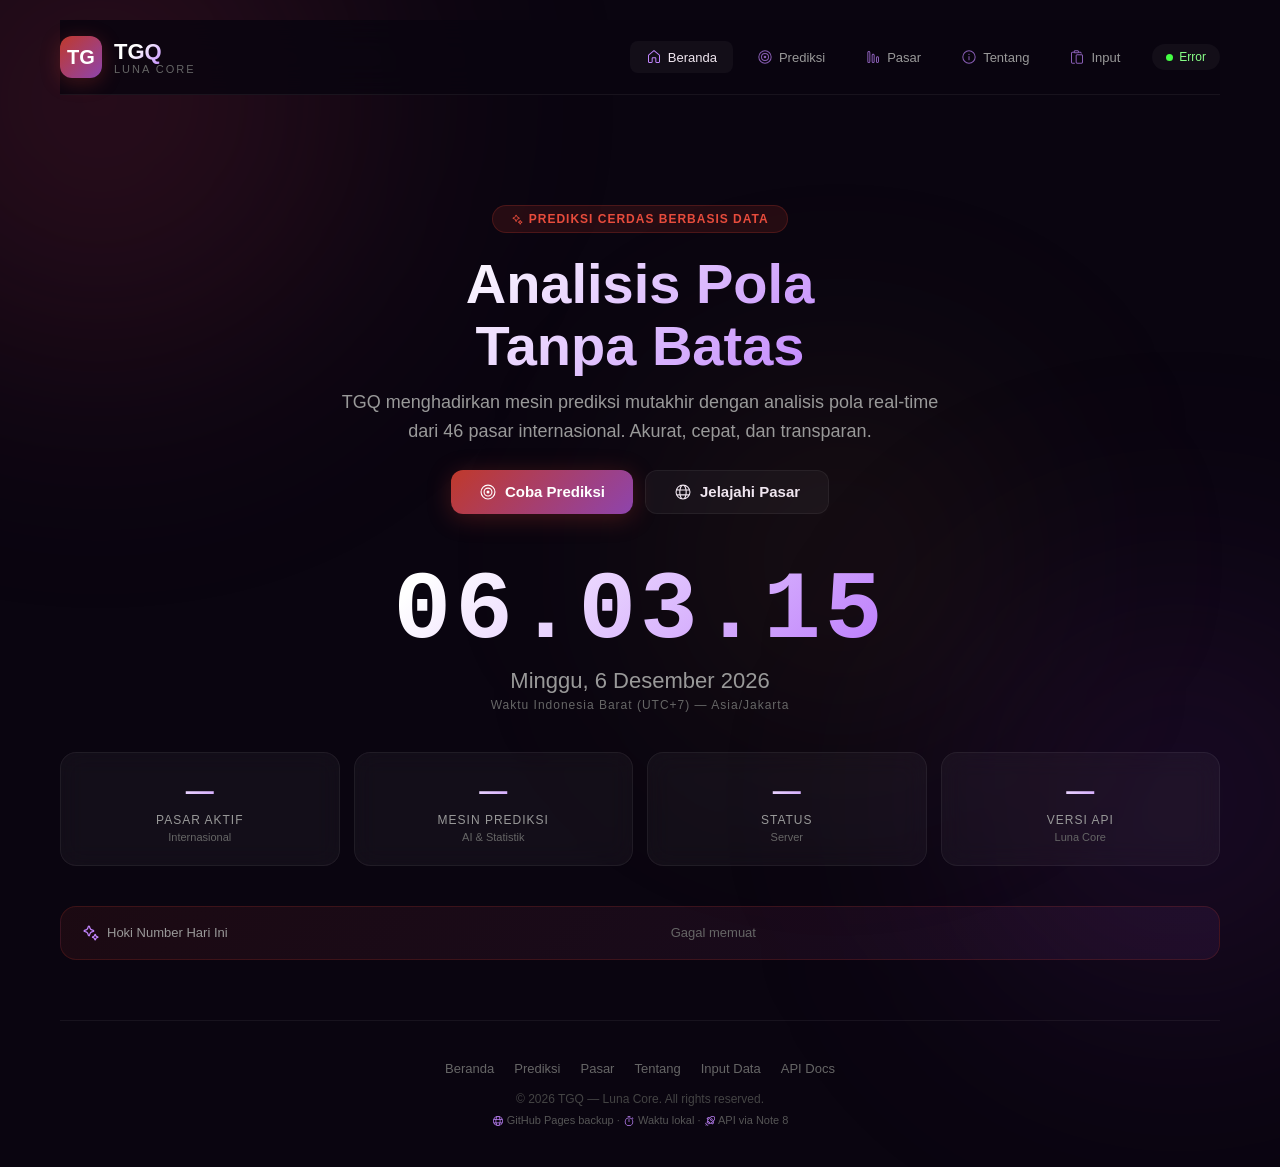
==== commit d5711b28: "chore: hapus Vercel, arahkan ke Note 8 + GitHub Pages backup - index.html: UI terbaru dengan API_BAS" ====
--- a/index.html
+++ b/index.html
@@ -34,6 +34,14 @@
 *{margin:0;padding:0;box-sizing:border-box}
 body{font-family:var(--font);background:var(--bg-primary);color:var(--text-primary);min-height:100vh;overflow-x:hidden}
 
+/* ===== Fluent Icons ===== */
+.ficon{display:inline-block;vertical-align:-0.25em;flex-shrink:0}
+.figlyph{display:inline-flex;align-items:center;justify-content:center;vertical-align:middle}
+button{display:inline-flex;align-items:center;justify-content:center;gap:6px}
+.figlyph.lg{width:48px;height:48px;border-radius:14px;background:rgba(192,57,43,.12);border:1px solid rgba(192,57,43,.2);margin-bottom:12px;color:var(--accent-3)}
+.figlyph.iconbox{width:32px;height:32px;background:var(--gradient-btn);border-radius:var(--radius-sm);color:#fff;box-shadow:0 4px 12px var(--accent-glow)}
+.figlyph.fcolor{color:var(--accent-3)}
+
 /* ===== Background Orbs ===== */
 .bg-orb{position:fixed;border-radius:50%;filter:blur(120px);pointer-events:none;z-index:0}
 .orb1{width:600px;height:600px;background:radial-gradient(circle,rgba(180,50,80,.25),transparent);top:-200px;left:-200px}
@@ -51,7 +59,9 @@
 .logo-text{font-size:22px;font-weight:800;background:var(--gradient-hero);-webkit-background-clip:text;-webkit-text-fill-color:transparent}
 .logo-sub{font-size:11px;color:var(--text-muted);letter-spacing:2px;text-transform:uppercase;margin-top:-2px}
 .nav-links{display:flex;gap:8px;align-items:center}
-.nav-links a{color:var(--text-secondary);text-decoration:none;font-size:13px;font-weight:500;padding:8px 16px;border-radius:var(--radius-sm);transition:var(--transition)}
+.nav-links a{color:var(--text-secondary);text-decoration:none;font-size:13px;font-weight:500;padding:8px 16px;border-radius:var(--radius-sm);transition:var(--transition);display:inline-flex;align-items:center;gap:6px}
+.nav-links a .ficon{color:var(--accent-3);opacity:.7}
+.nav-links a.active .ficon,.nav-links a:hover .ficon{opacity:1}
 .nav-links a:hover,.nav-links a.active{color:var(--text-primary);background:var(--bg-card)}
 .nav-status{display:flex;align-items:center;gap:6px;background:var(--bg-card);padding:6px 14px;border-radius:20px;font-size:12px;color:#8f8;margin-left:8px}
 .nav-status .dot{width:7px;height:7px;background:#4f4;border-radius:50%;animation:pulse 2s infinite}
@@ -243,11 +253,6 @@
   .market-grid{grid-template-columns:1fr}
 }
 </style>
-<!-- Vercel Web Analytics -->
-<script>
-  window.va = window.va || function () { (window.vaq = window.vaq || []).push(arguments); };
-</script>
-<script defer src="/_vercel/insights/script.js"></script>
 </head>
 <body>
 <div class="bg-orb orb1"></div><div class="bg-orb orb2"></div><div class="bg-orb orb3"></div>
@@ -260,11 +265,11 @@
     <div><div class="logo-text">TGQ</div><div class="logo-sub">Luna Core</div></div>
   </div>
   <div class="nav-links">
-    <a href="#home" class="active" data-page="home">Beranda</a>
-    <a href="#prediksi" data-page="prediksi">Prediksi</a>
-    <a href="#pasar" data-page="pasar">Pasar</a>
-    <a href="#tentang" data-page="tentang">Tentang</a>
-    <a href="#input" data-page="input">Input</a>
+    <a href="#home" class="active" data-page="home"><span data-f="home" data-fs="16"></span> Beranda</a>
+    <a href="#prediksi" data-page="prediksi"><span data-f="target" data-fs="16"></span> Prediksi</a>
+    <a href="#pasar" data-page="pasar"><span data-f="data_bar_vertical" data-fs="16"></span> Pasar</a>
+    <a href="#tentang" data-page="tentang"><span data-f="info" data-fs="16"></span> Tentang</a>
+    <a href="#input" data-page="input"><span data-f="clipboard_paste" data-fs="16"></span> Input</a>
     <div class="nav-status"><span class="dot"></span><span id="navStatus">Online</span></div>
   </div>
 </nav>
@@ -272,12 +277,12 @@
 <!-- ===== Home Section ===== -->
 <section id="home" class="section">
   <div class="hero">
-    <div class="hero-badge">✦ PREDIKSI CERDAS BERBASIS DATA</div>
+    <div class="hero-badge"><span data-f="sparkle" data-fs="13"></span> PREDIKSI CERDAS BERBASIS DATA</div>
     <h1>Analisis Pola<br>Tanpa Batas</h1>
     <p>TGQ menghadirkan mesin prediksi mutakhir dengan analisis pola real-time dari 46 pasar internasional. Akurat, cepat, dan transparan.</p>
     <div class="hero-actions">
-      <a href="#prediksi" class="btn btn-primary" data-nav>🎯 Coba Prediksi</a>
-      <a href="#pasar" class="btn btn-secondary" data-nav>📊 Jelajahi Pasar</a>
+      <a href="#prediksi" class="btn btn-primary" data-nav><span data-f="target" data-fs="18"></span> Coba Prediksi</a>
+      <a href="#pasar" class="btn btn-secondary" data-nav><span data-f="globe" data-fs="18"></span> Jelajahi Pasar</a>
     </div>
   </div>
 
@@ -298,7 +303,7 @@
 
   <!-- Hoki Number -->
   <div class="hoki-box" id="hokiBox">
-    <div class="label"><span class="icon">🍀</span>Hoki Number Hari Ini</div>
+    <div class="label"><span class="figlyph fcolor" data-f="sparkle" data-fs="20"></span>Hoki Number Hari Ini</div>
     <div class="nums" id="hokiNums"><span style="color:var(--text-muted);font-size:13px">Memuat...</span></div>
     <div class="meta" id="hokiMeta"></div>
   </div>
@@ -307,11 +312,11 @@
 <!-- ===== Prediksi Section ===== -->
 <section id="prediksi" class="section hidden">
   <div class="panel">
-    <h2><span class="icon">🎯</span> Prediksi Cepat</h2>
+    <h2><span class="icon"><span data-f="target" data-fs="16"></span></span> Prediksi Cepat</h2>
     <div class="pred-form">
       <select id="engineSelect"></select>
       <select id="marketSelect"></select>
-      <button onclick="TGQ.predict()" id="predBtn">🔮 Prediksi</button>
+      <button onclick="TGQ.predict()" id="predBtn"><span data-f="sparkle" data-fs="16"></span> Prediksi</button>
     </div>
     <div id="predResult">
       <div style="font-size:14px;color:var(--text-secondary);margin-bottom:4px">Hasil Prediksi</div>
@@ -324,7 +329,7 @@
 <!-- ===== Pasar Section ===== -->
 <section id="pasar" class="section hidden">
   <div class="panel">
-    <h2><span class="icon">📊</span> Pasar Terkini</h2>
+    <h2><span class="icon"><span data-f="data_bar_vertical" data-fs="16"></span></span> Pasar Terkini</h2>
     <input class="search-box" id="marketSearch" placeholder="Cari pasar..." oninput="TGQ.filterMarkets()">
     <div style="text-align:right;color:var(--text-muted);font-size:12px;margin-bottom:8px">
       <span id="marketCount">0 pasar</span> ditampilkan
@@ -337,7 +342,7 @@
 <section id="tentang" class="section hidden">
   <!-- Promo Hero -->
   <div class="panel" style="text-align:center;padding:48px 32px;border:1px solid rgba(192,57,43,.2);background:linear-gradient(135deg,rgba(192,57,43,.08),rgba(142,68,173,.08))">
-    <div style="font-size:48px;margin-bottom:12px">🔮</div>
+    <div class="figlyph lg"><span data-f="target" data-fs="26"></span></div>
     <h2 style="font-size:clamp(24px,3vw,36px);font-weight:900;background:var(--gradient-hero);-webkit-background-clip:text;-webkit-text-fill-color:transparent;margin-bottom:12px">TGQ — Trust Generator Qualitynumber</h2>
     <p style="font-size:clamp(15px,1.8vw,20px);color:var(--accent-3);font-weight:600;margin-bottom:8px">"From Data to Digits — Precision You Can Trust."</p>
     <p style="font-size:clamp(13px,1.3vw,16px);color:var(--text-secondary);max-width:700px;margin:0 auto 24px;line-height:1.8">
@@ -347,43 +352,43 @@
       TGQ hadir untuk memberikan keunggulan prediksi yang nyata.
     </p>
     <div style="display:flex;gap:16px;justify-content:center;flex-wrap:wrap;font-size:13px;color:var(--text-muted)">
-      <span>🧠 <strong style="color:var(--accent-3)">3 Mesin</strong> Prediksi</span>
-      <span>🌍 <strong style="color:var(--accent-3)">46</strong> Pasar Global</span>
-      <span>⚡ <strong style="color:var(--accent-3)">Detik</strong> Hasil</span>
-      <span>🔬 <strong style="color:var(--accent-3)">100%</strong> Transparan</span>
-      <span>📊 <strong style="color:var(--accent-3)">Data-Driven</strong></span>
+      <span class="figlyph fcolor" data-f="bot" data-fs="14"></span><strong style="color:var(--accent-3)">3 Mesin</strong> Prediksi
+      <span class="figlyph fcolor" data-f="globe" data-fs="14"></span><strong style="color:var(--accent-3)">46</strong> Pasar Global
+      <span class="figlyph fcolor" data-f="timer" data-fs="14"></span><strong style="color:var(--accent-3)">Detik</strong> Hasil
+      <span class="figlyph fcolor" data-f="checkmark_circle" data-fs="14"></span><strong style="color:var(--accent-3)">100%</strong> Transparan
+      <span class="figlyph fcolor" data-f="data_bar_vertical" data-fs="14"></span><strong style="color:var(--accent-3)">Data-Driven</strong>
     </div>
   </div>
 
   <!-- Feature Cards -->
   <div class="about-grid">
     <div class="about-card" style="border-left:3px solid #c0392b">
-      <div style="font-size:32px;margin-bottom:8px">🧠</div>
+      <div class="figlyph fcolor" style="margin-bottom:8px" data-f="bot" data-fs="32"></div>
       <h3>3 Engine Prediksi Canggih</h3>
       <p>TGQ ditenagai <strong>tiga algoritma</strong> yang saling melengkapi: <strong>Toto Macau</strong> (Similarity + Frequency Analysis), <strong>Oregon</strong> (Pattern Recognition), dan <strong>Historical Trend</strong> (Analisis Gelombang Sejarah). Bukan satu mesin — tapi <strong>satu arsenal prediksi</strong>.</p>
     </div>
     <div class="about-card" style="border-left:3px solid #8e44ad">
-      <div style="font-size:32px;margin-bottom:8px">🌐</div>
+      <div class="figlyph fcolor" style="margin-bottom:8px" data-f="globe" data-fs="32"></div>
       <h3>46 Pasar — Satu Platform</h3>
       <p>Dari <strong>Toto Macau 4D/5D/6D</strong>, Oregon, Singapore, PCSO, Bangkok, Brunei, Bullseye, California, Carolina, Chelsea, Florida, Jakarta, Kentucky, <strong>KingKong4D</strong>, Magnum4D, Nevada, New York, Huahin, Poipet, Totomali, Hongkong Lotto — <strong>semua terpantau real-time</strong>. Satu pintu untuk semua pasar.</p>
     </div>
     <div class="about-card" style="border-left:3px solid #f59e0b">
-      <div style="font-size:32px;margin-bottom:8px">⚡</div>
+      <div class="figlyph fcolor" style="margin-bottom:8px" data-f="timer" data-fs="32"></div>
       <h3>Real-Time. Cepat. Akurat.</h3>
       <p>Hasil prediksi dalam <strong>hitungan detik</strong> — bukan menit, bukan jam. Setiap prediksi menyertakan <strong>confidence score</strong>, analisis digit frequency, similarity mapping, dan metode yang digunakan. <strong>Kecepatan tanpa mengorbankan kualitas.</strong></p>
     </div>
     <div class="about-card" style="border-left:3px solid #10b981">
-      <div style="font-size:32px;margin-bottom:8px">🔬</div>
+      <div class="figlyph fcolor" style="margin-bottom:8px" data-f="search" data-fs="32"></div>
       <h3>Transparan & Bisa Diaudit</h3>
       <p>Tidak ada kotak hitam. <strong>Setiap angka bisa dilacak asal-usulnya</strong> — data sumber, algoritma, perhitungan. API terdokumentasi lengkap, source markets terbuka. <strong>TGQ adalah open-book prediction.</strong></p>
     </div>
     <div class="about-card" style="border-left:3px solid #3b82f6">
-      <div style="font-size:32px;margin-bottom:8px">🚀</div>
+      <div class="figlyph fcolor" style="margin-bottom:8px" data-f="rocket" data-fs="32"></div>
       <h3>Multi-Platform, Siap Kapan Saja</h3>
-      <p>Akses TGQ dari mana saja: 🌐 <strong>Vercel</strong> (cloud production), 🌐 <strong>GitHub Pages</strong> (standalone UI), 📱 <strong>Note 8 Server</strong> (local 24/7). Satu ekosistem, tiga pintu akses. <strong>Prediksi tak pernah berhenti.</strong></p>
+      <p>Akses TGQ dari mana saja: <strong>Note 8 Server</strong> (local 24/7) dengan backup <strong>GitHub Pages</strong>. Prediksi tak pernah berhenti.</p>
     </div>
     <div class="about-card" style="border-left:3px solid #f43f5e">
-      <div style="font-size:32px;margin-bottom:8px">👑</div>
+      <div class="figlyph fcolor" style="margin-bottom:8px" data-f="trophy" data-fs="32"></div>
       <h3>Dibangun oleh Mr.2211</h3>
       <p>TGQ adalah buah karya <strong>Mr.2211</strong> — dikembangkan dari <strong>Samsung Galaxy Note 8</strong> sebagai server produksi yang berjalan 24/7. Setiap baris kode adalah dedikasi nyata untuk menciptakan <strong>sistem prediksi transparan, akurat, dan bisa diakses semua orang.</strong> Bukan proyek biasa — ini <strong>Trust Generator Qualitynumber.</strong></p>
     </div>
@@ -391,11 +396,11 @@
 
   <!-- CTA Banner -->
   <div class="panel" style="text-align:center;margin-top:20px;background:linear-gradient(135deg,rgba(192,57,43,.1),rgba(142,68,173,.1));border:1px solid rgba(192,57,43,.15)">
-    <p style="font-size:18px;font-weight:600;margin-bottom:4px">💎 Angka Bukan Lagi Tebakan</p>
+    <p style="font-size:18px;font-weight:600;margin-bottom:4px"><span class="figlyph fcolor" data-f="sparkle" data-fs="18"></span> Angka Bukan Lagi Tebakan</p>
     <p style="font-size:14px;color:var(--text-secondary);margin-bottom:16px;font-style:italic">"From Data to Digits — Precision You Can Trust."</p>
     <div class="hero-actions">
-      <a href="#prediksi" class="btn btn-primary" data-nav>🎯 Mulai Prediksi</a>
-      <a href="#pasar" class="btn btn-secondary" data-nav>📊 Jelajahi 46 Pasar</a>
+      <a href="#prediksi" class="btn btn-primary" data-nav><span data-f="target" data-fs="18"></span> Mulai Prediksi</a>
+      <a href="#pasar" class="btn btn-secondary" data-nav><span data-f="globe" data-fs="18"></span> Jelajahi 46 Pasar</a>
     </div>
     <p style="font-size:11px;color:var(--text-muted);margin-top:16px">© 2026 Mr.2211 — TGQ Trust Generator Qualitynumber</p>
   </div>
@@ -404,7 +409,7 @@
 <!-- ===== Input Data Section ===== -->
 <section id="input" class="section hidden">
   <div class="panel">
-    <h2><span class="icon">📝</span> Input Data Pasar</h2>
+    <h2><span class="icon"><span data-f="edit" data-fs="16"></span></span> Input Data Pasar</h2>
     <p style="font-size:13px;color:var(--text-secondary);margin-bottom:16px">
       Masukkan hasil result & periode untuk setiap pasar. Data akan dikirim ke server pusat untuk diproses engine prediksi.
     </p>
@@ -412,11 +417,11 @@
     <!-- Luna Paste Here -->
     <div class="input-paste-box">
       <div class="paste-label">
-        <span>📋 Luna paste here</span>
+        <span><span class="figlyph fcolor" data-f="clipboard_paste" data-fs="16"></span> Luna paste here</span>
         <div>
           <span class="hint">Paste text dari data_harian → otomatis isi box di bawah</span>
-          <button class="paste-parse-btn" onclick="TGQ.parsePaste()" style="margin-left:10px">⚡ Parse</button>
-          <button class="luna-parse-btn" onclick="TGQ.showLunaModal()" style="margin-left:6px">🔐 Luna Parse</button>
+          <button class="paste-parse-btn" onclick="TGQ.parsePaste()" style="margin-left:10px"><span data-f="send" data-fs="13"></span> Parse</button>
+          <button class="luna-parse-btn" onclick="TGQ.showLunaModal()" style="margin-left:6px"><span data-f="key" data-fs="13"></span> Luna Parse</button>
         </div>
       </div>
       <textarea id="lunaPaste" placeholder="Contoh:
@@ -439,20 +444,20 @@
       <select class="add-select" id="addMarketSelect">
         <option value="">+ Tambah pasar...</option>
       </select>
-      <button class="btn btn-primary" onclick="TGQ.submitInput()" id="submitInputBtn" style="padding:10px 20px;font-size:13px">📤 Kirim Data</button>
-      <button class="btn btn-secondary" onclick="TGQ.clearInput()" style="padding:10px 20px;font-size:13px">🗑️ Reset</button>
+      <button class="btn btn-primary" onclick="TGQ.submitInput()" id="submitInputBtn" style="padding:10px 20px;font-size:13px"><span data-f="send" data-fs="15"></span> Kirim Data</button>
+      <button class="btn btn-secondary" onclick="TGQ.clearInput()" style="padding:10px 20px;font-size:13px"><span data-f="delete" data-fs="15"></span> Reset</button>
     </div>
 
     <!-- Luna Password Modal -->
     <div id="lunaModal" class="modal-overlay" style="display:none">
       <div class="modal-box">
-        <h3>🔐 Selamat datang Mr.2211</h3>
+        <h3><span class="figlyph fcolor" data-f="key" data-fs="18"></span> Selamat datang Mr.2211</h3>
         <p>Harap masukkan password untuk melanjutkan</p>
         <input type="password" id="lunaPassword" placeholder="Masukkan password..." onkeydown="if(event.key==='Enter')TGQ.lunaParse()">
-        <div class="modal-error" id="lunaPasswordError">❌ Password salah!</div>
+        <div class="modal-error" id="lunaPasswordError"><span class="figlyph" data-f="error_circle" data-fs="14"></span> Password salah!</div>
         <div class="modal-actions">
           <button class="btn-secondary" onclick="TGQ.closeLunaModal()">Batal</button>
-          <button class="btn-primary" onclick="TGQ.lunaParse()">🔓 Masuk</button>
+          <button class="btn-primary" onclick="TGQ.lunaParse()"><span data-f="key" data-fs="14"></span> Masuk</button>
         </div>
       </div>
     </div>
@@ -462,8 +467,8 @@
 
     <!-- Summary -->
     <div class="input-summary">
-      <span>📦 <span id="inputCount">0</span> pasar diisi</span>
-      <span>✅ <span id="filledCount">0</span> siap kirim</span>
+      <span><span class="figlyph fcolor" data-f="box" data-fs="14"></span> <span id="inputCount">0</span> pasar diisi</span>
+      <span><span class="figlyph fcolor" data-f="checkmark" data-fs="14"></span> <span id="filledCount">0</span> siap kirim</span>
     </div>
 
     <!-- Status -->
@@ -471,7 +476,7 @@
 
     <!-- Luna Results -->
     <div class="luna-results" id="lunaResults">
-      <h3>📊 Hasil Ekstraksi Luna Parse</h3>
+      <h3><span data-f="data_bar_vertical" data-fs="16"></span> Hasil Ekstraksi Luna Parse</h3>
       <div class="lr-grid" id="lunaResultsGrid"></div>
       <div class="lr-summary" id="lunaResultsSummary"></div>
     </div>
@@ -486,14 +491,79 @@
     <a href="#pasar" data-nav>Pasar</a>
     <a href="#tentang" data-nav>Tentang</a>
     <a href="#input" data-nav>Input Data</a>
-    <a href="https://22112020githubio-seven.vercel.app/api/docs" target="_blank">API Docs</a>
+    <a href="http://192.168.1.5:8443/api/docs" target="_blank">API Docs</a>
   </div>
   <div class="copy">© 2026 TGQ — Luna Core. All rights reserved.</div>
-<div class="copy" style="margin-top:8px;font-size:11px;color:#555">🌐 GitHub Pages · 🕐 Waktu lokal · ⚡ API via Vercel</div>
+<div class="copy" style="margin-top:8px;font-size:11px;color:#555"><span class="figlyph fcolor" data-f="globe" data-fs="12"></span> GitHub Pages backup · <span class="figlyph fcolor" data-f="timer" data-fs="12"></span> Waktu lokal · <span class="figlyph fcolor" data-f="rocket" data-fs="12"></span> API via Note 8</div>
 </footer>
 </div>
 
 <script>
+/* ============================================================
+   TGQ — Fluent UI System Icons
+   Microsoft Fluent icon set, injected inline (currentColor).
+   ============================================================ */
+const ICONS = {
+    'add': ['M12 3.25c.41 0 .75.34.75.75v7.25H20a.75.75 0 0 1 0 1.5h-7.25V20a.75.75 0 0 1-1.5 0v-7.25H4a.75.75 0 0 1 0-1.5h7.25V4c0-.41.34-.75.75-.75Z'],
+    'arrow_left': ['M10.73 19.8a.75.75 0 0 0 1.04-1.1l-6.25-5.95h14.73a.75.75 0 0 0 0-1.5H5.52l6.25-5.95a.75.75 0 0 0-1.04-1.1l-7.42 7.08a1 1 0 0 0 0 1.44l7.42 7.07Z'],
+    'arrow_right': ['M13.27 4.2a.75.75 0 0 0-1.04 1.1l6.25 5.95H3.75a.75.75 0 0 0 0 1.5h14.73l-6.25 5.95a.75.75 0 0 0 1.04 1.1l7.42-7.08a1 1 0 0 0 0-1.44L13.27 4.2Z'],
+    'arrow_upload': ['M18.25 3.51a.75.75 0 1 0 0-1.5h-13a.75.75 0 1 0 0 1.5h13ZM11.65 22h.1c.38 0 .7-.28.74-.64l.01-.1V7.56l3.72 3.72c.27.27.68.29.98.07l.08-.07a.75.75 0 0 0 .07-.98l-.07-.08-5-5a.75.75 0 0 0-.97-.07l-.09.07-5 5a.75.75 0 0 0 .98 1.13l.08-.07L11 7.58v13.67c0 .38.28.7.65.75Z'],
+    'bot': ['M17.75 14C19 14 20 15 20 16.25v.9c0 1.1-.47 2.14-1.3 2.85-1.57 1.34-3.81 2-6.7 2s-5.13-.66-6.7-2A3.75 3.75 0 0 1 4 17.16v-.91C4 15 5.01 14 6.25 14h11.5Zm0 1.5H6.25a.75.75 0 0 0-.75.75v.9c0 .66.29 1.29.79 1.71C7.55 19.94 9.44 20.5 12 20.5s4.46-.56 5.72-1.64c.5-.43.78-1.05.78-1.7v-.91a.75.75 0 0 0-.75-.75ZM11.9 2h.1c.38 0 .7.28.74.65l.01.1v.75h3.5c1.24 0 2.25 1 2.25 2.25v4.5c0 1.25-1 2.25-2.25 2.25h-8.5c-1.24 0-2.25-1-2.25-2.25v-4.5c0-1.24 1-2.25 2.25-2.25h3.5v-.75c0-.38.28-.7.65-.74L12 2h-.1Zm4.35 3h-8.5a.75.75 0 0 0-.75.75v4.5c0 .42.34.75.75.75h8.5c.41 0 .75-.33.75-.75v-4.5a.75.75 0 0 0-.75-.75Zm-6.5 1.5a1.25 1.25 0 1 1 0 2.5 1.25 1.25 0 0 1 0-2.5Zm4.5 0a1.25 1.25 0 1 1 0 2.5 1.25 1.25 0 0 1 0-2.5Z'],
+    'box': ['M10.6 2.51c.9-.36 1.9-.36 2.8 0l7.5 3.04c.67.27 1.1.91 1.1 1.62v9.66c0 .71-.43 1.35-1.1 1.62l-7.5 3.04c-.9.37-1.9.37-2.8 0l-7.5-3.04c-.67-.27-1.1-.91-1.1-1.62V7.17c0-.7.43-1.35 1.1-1.62l7.5-3.04Zm2.25 1.4a2.25 2.25 0 0 0-1.7 0l-1.9.77 7.52 2.93 2.67-1.03-6.6-2.68Zm1.84 4.5L7.21 5.5 4.6 6.56 12 9.45l2.7-1.04ZM3.5 16.83c0 .1.06.2.16.23l7.5 3.04.09.04v-9.38L3.5 7.75v9.08Zm9.35 3.27 7.5-3.04c.09-.04.15-.13.15-.23V7.77l-7.75 3v9.37l.1-.04Z'],
+    'calculator': ['M7 7c0-1.1.9-2 2-2h6a2 2 0 0 1 2 2v1a2 2 0 0 1-2 2H9a2 2 0 0 1-2-2V7Zm2-.5a.5.5 0 0 0-.5.5v1c0 .28.22.5.5.5h6a.5.5 0 0 0 .5-.5V7a.5.5 0 0 0-.5-.5H9Zm-.75 8a1.25 1.25 0 1 0 0-2.5 1.25 1.25 0 0 0 0 2.5Zm1.25 2.75a1.25 1.25 0 1 1-2.5 0 1.25 1.25 0 0 1 2.5 0Zm6.25-2.75a1.25 1.25 0 1 0 0-2.5 1.25 1.25 0 0 0 0 2.5ZM17 17.25a1.25 1.25 0 1 1-2.5 0 1.25 1.25 0 0 1 2.5 0Zm-5-2.75a1.25 1.25 0 1 0 0-2.5 1.25 1.25 0 0 0 0 2.5Zm1.25 2.75a1.25 1.25 0 1 1-2.5 0 1.25 1.25 0 0 1 2.5 0ZM7.25 2A3.25 3.25 0 0 0 4 5.25v13.5C4 20.55 5.46 22 7.25 22h9.5c1.8 0 3.25-1.46 3.25-3.25V5.25C20 3.45 18.54 2 16.75 2h-9.5ZM5.5 5.25c0-.97.78-1.75 1.75-1.75h9.5c.97 0 1.75.78 1.75 1.75v13.5c0 .97-.78 1.75-1.75 1.75h-9.5c-.97 0-1.75-.78-1.75-1.75V5.25Z'],
+    'chart_person': ['M12.5 2.75a.75.75 0 0 0-1.5 0V3H5.25A3.25 3.25 0 0 0 2 6.25v9.5C2 17.55 3.46 19 5.25 19h2.4l-1.48 1.77a.75.75 0 0 0 1.16.96L9.6 19h3.5c.19-.61.57-1.14 1.08-1.5H5.25c-.97 0-1.75-.78-1.75-1.75v-9.5c0-.97.78-1.75 1.75-1.75h13.5c.97 0 1.75.78 1.75 1.75v5.38A3.5 3.5 0 0 1 22 14.5V6.25C22 4.45 20.54 3 18.75 3H12.5v-.25Zm-6.5 5c0-.41.34-.75.75-.75h4a.75.75 0 0 1 0 1.5h-4A.75.75 0 0 1 6 7.75ZM6.75 10a.75.75 0 0 0 0 1.5h6.5a.75.75 0 0 0 0-1.5h-6.5ZM6 13.75c0-.41.34-.75.75-.75h5.5a.75.75 0 0 1 0 1.5h-5.5a.75.75 0 0 1-.75-.75Zm15 .75a2.5 2.5 0 1 1-5 0 2.5 2.5 0 0 1 5 0Zm2 5.38c0 1.55-1.29 3.12-4.5 3.12S14 21.44 14 19.87v-.1c0-.98.8-1.77 1.77-1.77h5.46c.98 0 1.77.8 1.77 1.77v.1Z'],
+    'checkmark': ['M4.53 12.97a.75.75 0 0 0-1.06 1.06l4.5 4.5c.3.3.77.3 1.06 0l11-11a.75.75 0 0 0-1.06-1.06L8.5 16.94l-3.97-3.97Z'],
+    'checkmark_circle': ['M12 2a10 10 0 1 1 0 20 10 10 0 0 1 0-20Zm0 1.5a8.5 8.5 0 1 0 0 17 8.5 8.5 0 0 0 0-17Zm-1.25 9.94 4.47-4.47a.75.75 0 0 1 1.13.98l-.07.08-5 5a.75.75 0 0 1-.98.07l-.08-.07-2.5-2.5a.75.75 0 0 1 .98-1.13l.08.07 1.97 1.97 4.47-4.47-4.47 4.47Z'],
+    'clipboard_paste': ['M12.75 2c1.16 0 2.11.88 2.24 2h1.76c1.2 0 2.17.93 2.24 2.1l.01.15c0 .38-.28.7-.65.74h-.1a.75.75 0 0 1-.74-.64l-.01-.1c0-.38-.28-.7-.65-.74l-.1-.01h-2.13c-.4.6-1.09 1-1.87 1h-3.5c-.78 0-1.46-.4-1.87-1H5.25c-.38 0-.7.28-.74.65l-.01.1v13.5c0 .38.28.7.65.75h3.1c.38 0 .7.29.74.65l.01.1c0 .42-.34.75-.75.75h-3c-1.2 0-2.17-.92-2.24-2.1L3 19.76V6.25c0-1.2.93-2.17 2.1-2.24L5.25 4h1.76c.13-1.12 1.08-2 2.24-2h3.5Zm6 6c1.2 0 2.17.93 2.24 2.1l.01.15v9.5c0 1.2-.93 2.17-2.1 2.24l-.15.01h-6.5c-1.2 0-2.17-.93-2.24-2.1l-.01-.15v-9.5c0-1.2.93-2.17 2.1-2.24l.15-.01h6.5Zm0 1.5h-6.5c-.38 0-.7.28-.74.65l-.01.1v9.5c0 .38.28.7.65.74l.1.01h6.5c.38 0 .7-.28.74-.65l.01-.1v-9.5c0-.38-.28-.7-.65-.74l-.1-.01Zm-6-6h-3.5a.75.75 0 0 0 0 1.5h3.5a.75.75 0 1 0 0-1.5Z'],
+    'data_bar_vertical': ['M5.75 3C6.99 3 8 4 8 5.25v13.5a2.25 2.25 0 1 1-4.5 0V5.25C3.5 4 4.5 3 5.75 3Zm6.5 4c1.24 0 2.25 1 2.25 2.25v9.5a2.25 2.25 0 1 1-4.5 0v-9.5C10 8 11 7 12.25 7Zm6.5 4c1.24 0 2.25 1 2.25 2.25v5.5a2.25 2.25 0 1 1-4.5 0v-5.5c0-1.24 1-2.25 2.25-2.25Zm-13-6.5a.75.75 0 0 0-.75.75v13.5a.75.75 0 0 0 1.5 0V5.25a.75.75 0 0 0-.75-.75Zm6.5 4a.75.75 0 0 0-.75.75v9.5a.75.75 0 0 0 1.5 0v-9.5a.75.75 0 0 0-.75-.75Zm6.5 4a.75.75 0 0 0-.75.75v5.5a.75.75 0 0 0 1.5 0v-5.5a.75.75 0 0 0-.75-.75Z'],
+    'database': ['M4 6c0-.7.32-1.3.77-1.78a5.61 5.61 0 0 1 1.8-1.2A13.65 13.65 0 0 1 12 2c2.08 0 4 .38 5.43 1.02.72.32 1.34.72 1.8 1.2.45.49.77 1.09.77 1.78v12c0 .7-.32 1.3-.77 1.78-.46.48-1.08.88-1.8 1.2A13.65 13.65 0 0 1 12 22c-2.08 0-4-.38-5.43-1.02a5.61 5.61 0 0 1-1.8-1.2A2.6 2.6 0 0 1 4 18V6Zm1.5 0c0 .2.09.46.37.75.27.3.71.6 1.31.86 1.2.54 2.9.89 4.82.89 1.92 0 3.62-.35 4.82-.89.6-.26 1.04-.56 1.31-.86.28-.3.37-.54.37-.75 0-.2-.09-.46-.37-.75-.27-.3-.71-.6-1.31-.86-1.2-.54-2.9-.89-4.82-.89-1.92 0-3.62.35-4.82.89-.6.26-1.04.56-1.31.86-.28.3-.37.54-.37.75Zm13 2.4a6.8 6.8 0 0 1-1.07.58A13.65 13.65 0 0 1 12 10c-2.08 0-4-.38-5.43-1.02A6.8 6.8 0 0 1 5.5 8.4V18c0 .2.09.46.37.75.27.3.71.6 1.31.86 1.2.54 2.9.89 4.82.89 1.92 0 3.62-.35 4.82-.89.6-.26 1.04-.56 1.31-.86.28-.3.37-.54.37-.75V8.4Z'],
+    'delete': ['M10 5h4a2 2 0 1 0-4 0ZM8.5 5a3.5 3.5 0 1 1 7 0h5.75a.75.75 0 0 1 0 1.5h-1.32l-1.17 12.11A3.75 3.75 0 0 1 15.03 22H8.97a3.75 3.75 0 0 1-3.73-3.39L4.07 6.5H2.75a.75.75 0 0 1 0-1.5H8.5Zm2 4.75a.75.75 0 0 0-1.5 0v7.5a.75.75 0 0 0 1.5 0v-7.5ZM14.25 9c.41 0 .75.34.75.75v7.5a.75.75 0 0 1-1.5 0v-7.5c0-.41.34-.75.75-.75Zm-7.52 9.47a2.25 2.25 0 0 0 2.24 2.03h6.06c1.15 0 2.12-.88 2.24-2.03L18.42 6.5H5.58l1.15 11.97Z'],
+    'dismiss': ['m4.4 4.55.07-.08a.75.75 0 0 1 .98-.07l.08.07L12 10.94l6.47-6.47a.75.75 0 1 1 1.06 1.06L13.06 12l6.47 6.47c.27.27.3.68.07.98l-.07.08a.75.75 0 0 1-.98.07l-.08-.07L12 13.06l-6.47 6.47a.75.75 0 0 1-1.06-1.06L10.94 12 4.47 5.53a.75.75 0 0 1-.07-.98l.07-.08-.07.08Z'],
+    'document': ['M6 2a2 2 0 0 0-2 2v16c0 1.1.9 2 2 2h12a2 2 0 0 0 2-2V9.83a2 2 0 0 0-.59-1.42L13.6 2.6A2 2 0 0 0 12.17 2H6Zm-.5 2c0-.28.22-.5.5-.5h6V8c0 1.1.9 2 2 2h4.5v10a.5.5 0 0 1-.5.5H6a.5.5 0 0 1-.5-.5V4Zm11.88 4.5H14a.5.5 0 0 1-.5-.5V4.62l3.88 3.88Z'],
+    'edit': ['M20.95 3.05a3.58 3.58 0 0 0-5.06 0L3.94 15c-.4.4-.7.92-.82 1.48l-1.1 4.6a.75.75 0 0 0 .9.9l4.6-1.1A3.1 3.1 0 0 0 9 20.07L20.95 8.11a3.58 3.58 0 0 0 0-5.06Zm-4 1.06a2.08 2.08 0 1 1 2.94 2.94l-.89.89L16.06 5l.9-.9ZM15 6.06 17.94 9l-10 10a1.6 1.6 0 0 1-.76.43l-3.42.8.82-3.4c.06-.3.21-.56.42-.77l10-10Z'],
+    'error_circle': ['M12 2a10 10 0 1 1 0 20 10 10 0 0 1 0-20Zm0 1.5a8.5 8.5 0 1 0 0 17 8.5 8.5 0 0 0 0-17Zm0 11a1 1 0 1 1 0 2 1 1 0 0 1 0-2ZM12 7c.37 0 .69.28.74.65v4.6a.75.75 0 0 1-1.48.1l-.01-.1v-4.5c0-.41.33-.75.74-.75Z'],
+    'fire': ['M12.54 4.3c.32-.25.64-.44.93-.57.09 2.13 1.13 3.73 2.13 5.14l.27.38c1.08 1.52 2.01 2.82 2.11 4.54a6.86 6.86 0 0 1-1.33 4.83 5.43 5.43 0 0 1-4.4 1.88c-2.06 0-3.61-.53-4.7-1.42a5.83 5.83 0 0 1-1.98-3.87 5.56 5.56 0 0 1 .86-4l.32.6a2.2 2.2 0 0 0 2.9.96c1.3-.62 1.58-2.21 1.17-3.33a3.94 3.94 0 0 1-.11-2.7 5.32 5.32 0 0 1 1.83-2.45ZM6.16 9.31h-.01l-.01.02a1.94 1.94 0 0 0-.13.1c-.07.07-.18.16-.3.3-.24.24-.55.62-.83 1.12a7.06 7.06 0 0 0-.8 4.55c.27 2 1.1 3.67 2.53 4.83C8.02 21.4 9.94 22 12.25 22c2.39 0 4.3-.9 5.55-2.43a8.35 8.35 0 0 0 1.68-5.86c-.13-2.18-1.31-3.83-2.36-5.29l-.3-.42C15.68 6.4 14.78 4.9 15 2.83a.75.75 0 0 0-.75-.83c-.38 0-.82.12-1.24.3a6.82 6.82 0 0 0-3.72 3.96c-.49 1.4-.24 2.73.12 3.7.24.64-.02 1.27-.4 1.46a.7.7 0 0 1-.93-.31l-.81-1.54a.75.75 0 0 0-1.11-.25Z'],
+    'gift': ['M14.5 2a3.25 3.25 0 0 1 2.74 5h2.51c.69 0 1.25.56 1.25 1.25v3.5c0 .6-.43 1.1-1 1.22v5.78a3.25 3.25 0 0 1-3.07 3.24l-.18.01h-9.5a3.25 3.25 0 0 1-3.24-3.07L4 18.75v-5.78c-.57-.11-1-.62-1-1.22v-3.5C3 7.56 3.56 7 4.25 7h2.51A3.25 3.25 0 0 1 12 3.17C12.6 2.46 13.5 2 14.5 2Zm-3.25 11H5.5v5.75c0 .92.7 1.67 1.6 1.74l.15.01h4V13Zm7.25 0h-5.75v7.5h4c.92 0 1.67-.7 1.74-1.6l.01-.15V13Zm-7.25-4.5H4.5v3h6.75v-3Zm8.25 3v-3h-6.75v3h6.75Zm-5-8c-.97 0-1.75.78-1.75 1.75V7H14.64a1.75 1.75 0 0 0-.14-3.5Zm-5 0A1.75 1.75 0 0 0 9.36 7H11.25V5.1c-.08-.9-.83-1.61-1.75-1.61Z'],
+    'globe': ['M12 2a10 10 0 1 1 0 20 10 10 0 0 1 0-20Zm2.94 14.5H9.06c.65 2.41 1.79 4 2.94 4s2.29-1.59 2.94-4Zm-7.43 0H4.79a8.53 8.53 0 0 0 4.09 3.41c-.52-.82-.95-1.85-1.27-3.02l-.1-.39Zm11.7 0H16.5c-.32 1.33-.79 2.5-1.37 3.41a8.53 8.53 0 0 0 3.9-3.13l.2-.28ZM7.1 10H3.74v.02a8.52 8.52 0 0 0 .3 4.98h3.18a20.3 20.3 0 0 1-.13-5Zm8.3 0H8.6a18.97 18.97 0 0 0 .14 5h6.52a18.5 18.5 0 0 0 .14-5Zm4.87 0h-3.35a20.85 20.85 0 0 1-.13 5h3.18a8.48 8.48 0 0 0 .3-5ZM8.88 4.09h-.02a8.53 8.53 0 0 0-4.61 4.4l3.05.01c.31-1.75.86-3.28 1.58-4.41Zm3.12-.6-.12.01c-1.26.12-2.48 2.12-3.05 5h6.34c-.56-2.87-1.78-4.87-3.04-5H12Zm3.12.6.1.17A12.64 12.64 0 0 1 16.7 8.5h3.05a8.53 8.53 0 0 0-4.34-4.29l-.29-.12Z'],
+    'heart': ['M12.82 5.58 12 6.4l-.82-.82a5.37 5.37 0 1 0-7.6 7.6l7.89 7.9c.3.29.77.29 1.06 0l7.9-7.9a5.38 5.38 0 1 0-7.61-7.6Zm6.55 6.54L12 19.48l-7.36-7.36a3.87 3.87 0 1 1 5.48-5.48L11.47 8c.3.3.79.29 1.08-.02l1.33-1.34a3.88 3.88 0 0 1 5.49 5.48Z'],
+    'history': ['M12 4.5a7.5 7.5 0 1 1-7.42 6.4c.07-.46-.26-.9-.72-.9-.37 0-.7.26-.76.62A9 9 0 1 0 6 5.3V4.25a.75.75 0 0 0-1.5 0v3c0 .41.34.75.75.75h3a.75.75 0 0 0 0-1.5H6.9a7.47 7.47 0 0 1 5.1-2Zm.5 3.25a.75.75 0 0 0-1.5 0v4.5c0 .41.34.75.75.75h3a.75.75 0 0 0 0-1.5H12.5V7.75Z'],
+    'home': ['M10.55 2.53c.84-.7 2.06-.7 2.9 0l6.75 5.7c.5.42.8 1.05.8 1.71v9.31c0 .97-.78 1.75-1.75 1.75h-3.5c-.97 0-1.75-.78-1.75-1.75v-5a.25.25 0 0 0-.25-.25h-3.5a.25.25 0 0 0-.25.25v5c0 .97-.78 1.75-1.75 1.75h-3.5C3.78 21 3 20.22 3 19.25v-9.3c0-.67.3-1.3.8-1.73l6.75-5.69Zm1.93 1.15a.75.75 0 0 0-.96 0l-6.75 5.7a.75.75 0 0 0-.27.56v9.31c0 .14.11.25.25.25h3.5c.14 0 .25-.1.25-.25v-5c0-.97.78-1.75 1.75-1.75h3.5c.97 0 1.75.78 1.75 1.75v5c0 .14.11.25.25.25h3.5c.14 0 .25-.1.25-.25v-9.3c0-.23-.1-.44-.27-.58l-6.75-5.7Z'],
+    'info': ['M12 2a10 10 0 1 1 0 20 10 10 0 0 1 0-20Zm0 1.5a8.5 8.5 0 1 0 0 17 8.5 8.5 0 0 0 0-17Zm0 7c.41 0 .75.34.75.75v5a.75.75 0 0 1-1.5 0v-5c0-.41.34-.75.75-.75ZM12 9a1 1 0 1 0 0-2 1 1 0 0 0 0 2Z'],
+    'key': ['M18.25 7a1.25 1.25 0 1 1-2.5 0 1.25 1.25 0 0 1 2.5 0ZM15.5 2.05A6.55 6.55 0 0 0 9.06 9.7c.02.1-.02.2-.07.25l-6.24 6.23c-.51.52-.8 1.22-.8 1.95v2.17c0 .97.78 1.75 1.75 1.75h2.5c.97 0 1.75-.78 1.75-1.75v-1.25H9.7c.69 0 1.25-.56 1.25-1.25v-1.75h1.75c.67 0 1.22-.54 1.25-1.2a6.55 6.55 0 0 0 8.1-6.35 6.47 6.47 0 0 0-6.55-6.45ZM10.45 8.6a5.05 5.05 0 0 1 5.05-5.05c2.8 0 5.05 2.18 5.05 4.95a5.05 5.05 0 0 1-7.06 4.61.75.75 0 0 0-1.04.69v.75H10.7c-.7 0-1.25.56-1.25 1.25v1.75H7.7c-.7 0-1.25.56-1.25 1.25v1.5c0 .14-.11.25-.25.25H3.7a.25.25 0 0 1-.25-.25v-2.17c0-.33.13-.65.37-.89l6.23-6.23c.42-.42.58-1 .49-1.57-.06-.3-.1-.58-.1-.84Z'],
+    'money': ['M10.5 8a3 3 0 1 0 0 6 3 3 0 0 0 0-6ZM9 11a1.5 1.5 0 1 1 3 0 1.5 1.5 0 0 1-3 0ZM2 7.25C2 6.01 3 5 4.25 5h12.5C17.99 5 19 6 19 7.25v7.5c0 1.24-1 2.25-2.25 2.25H4.25C3.01 17 2 16 2 14.75v-7.5Zm2.25-.75a.75.75 0 0 0-.75.75V8h.75c.41 0 .75-.34.75-.75V6.5h-.75Zm-.75 6h.75c1.24 0 2.25 1 2.25 2.25v.75h8v-.75c0-1.24 1-2.25 2.25-2.25h.75v-3h-.75c-1.24 0-2.25-1-2.25-2.25V6.5h-8v.75c0 1.24-1 2.25-2.25 2.25H3.5v3Zm14-4.5v-.75a.75.75 0 0 0-.75-.75H16v.75c0 .41.34.75.75.75h.75Zm0 6h-.75a.75.75 0 0 0-.75.75v.75h.75c.41 0 .75-.34.75-.75V14Zm-14 .75c0 .41.34.75.75.75H5v-.75a.75.75 0 0 0-.75-.75H3.5v.75Zm.9 3.75A3 3 0 0 0 7 20h10.25A4.75 4.75 0 0 0 22 15.25V10a3 3 0 0 0-1.5-2.6v7.85c0 1.8-1.46 3.25-3.25 3.25H4.4Z'],
+    'number_symbol': ['M10.99 2.89a.75.75 0 1 0-1.48-.28L8.5 8H3.75a.75.75 0 1 0 0 1.5h4.46l-.95 5H2.75a.75.75 0 0 0 0 1.5h4.23l-.97 5.11a.75.75 0 1 0 1.48.28L8.5 16h5.47l-.97 5.12a.75.75 0 1 0 1.48.28L15.5 16h4.74a.75.75 0 1 0 0-1.5h-4.46l.95-5h4.51a.75.75 0 1 0 0-1.5h-4.23L18 2.9a.75.75 0 0 0-1.48-.28L15.5 8h-5.47L11 2.9Zm-1.25 6.6h5.47l-.94 5H8.79l.95-5Z'],
+    'open': ['M6.25 4.5c-.97 0-1.75.78-1.75 1.75v11.5c0 .97.78 1.75 1.75 1.75h11.5c.97 0 1.75-.78 1.75-1.75v-4a.75.75 0 0 1 1.5 0v4c0 1.8-1.46 3.25-3.25 3.25H6.25A3.25 3.25 0 0 1 3 17.75V6.25C3 4.45 4.46 3 6.25 3h4a.75.75 0 0 1 0 1.5h-4ZM13 3.75c0-.41.34-.75.75-.75h6.5c.41 0 .75.34.75.75v6.5a.75.75 0 0 1-1.5 0V5.56l-5.22 5.22a.75.75 0 0 1-1.06-1.06l5.22-5.22h-4.69a.75.75 0 0 1-.75-.75Z'],
+    'people': ['M5.5 8a2.5 2.5 0 1 1 5 0 2.5 2.5 0 0 1-5 0ZM8 4a4 4 0 1 0 0 8 4 4 0 0 0 0-8Zm7.5 5a1.5 1.5 0 1 1 3 0 1.5 1.5 0 0 1-3 0ZM17 6a3 3 0 1 0 0 6 3 3 0 0 0 0-6Zm-2.75 13.04c.7.28 1.6.46 2.75.46 2.28 0 3.59-.7 4.3-1.56a3.14 3.14 0 0 0 .7-1.73v-.03c0-1.2-.97-2.18-2.18-2.18H14.1c.4.41.68.93.81 1.5h4.91a.68.68 0 0 1 .68.7l-.04.18c-.04.16-.13.38-.32.6C19.8 17.42 18.97 18 17 18c-.98 0-1.67-.15-2.17-.34-.1.4-.28.88-.58 1.38ZM4.25 14C3.01 14 2 15 2 16.25v.28a2.07 2.07 0 0 0 .01.2c.02.14.04.32.1.53.09.42.29.98.68 1.55C3.61 19.97 5.17 21 8 21s4.39-1.03 5.2-2.2a4.48 4.48 0 0 0 .8-2.27v-.28c0-1.24-1-2.25-2.25-2.25h-7.5Zm-.75 2.5v-.25c0-.41.34-.75.75-.75h7.5c.41 0 .75.34.75.75v.34l-.06.33c-.07.28-.2.65-.46 1.02-.5.71-1.56 1.56-3.98 1.56s-3.49-.85-3.98-1.56a2.99 2.99 0 0 1-.52-1.43Z'],
+    'rocket': ['M13.06 7.43a2.5 2.5 0 1 1 3.53 3.54 2.5 2.5 0 0 1-3.53-3.54Zm2.47 1.06a1 1 0 1 0-1.41 1.42 1 1 0 0 0 1.41-1.42Zm5.98-4.17a2.75 2.75 0 0 0-1.81-1.8l-.66-.21c-2.4-.75-5-.1-6.78 1.67l-1 1a3.5 3.5 0 0 0-4.56.32L5.45 6.55c-.29.29-.29.76 0 1.06l1.6 1.59-.18.18c-.69.68-.69 1.79 0 2.47l.5.5-1.4.8a.75.75 0 0 0-.16 1.17l3.89 3.9a.75.75 0 0 0 1.18-.16l.8-1.4.5.5c.68.68 1.78.68 2.47 0l.17-.18 1.6 1.6c.29.28.76.28 1.05 0l1.25-1.25a3.5 3.5 0 0 0 .32-4.57l1-1A6.75 6.75 0 0 0 21.72 5l-.21-.67Zm-2.26-.38c.4.13.7.43.83.83l.2.66c.58 1.86.08 3.9-1.3 5.27l-5.4 5.4c-.1.1-.25.1-.35 0l-5.3-5.3a.25.25 0 0 1 0-.36l5.4-5.4a5.25 5.25 0 0 1 5.26-1.3l.66.2Zm-1.29 9.9a2 2 0 0 1-.3 2.43l-.72.71-1.06-1.06 2.08-2.08ZM7.76 6.36a2 2 0 0 1 2.43-.3L8.1 8.14 7.05 7.08l.7-.72Zm2.82 9.2-.52.9-2.5-2.5.9-.51 2.12 2.11ZM6.69 18.4a.75.75 0 0 0-1.06-1.06l-2.48 2.48a.75.75 0 0 0 1.06 1.06l2.48-2.48Zm-1.94-3c.29.3.29.77 0 1.06l-1.07 1.06a.75.75 0 0 1-1.06-1.06l1.06-1.06c.3-.3.77-.3 1.07 0Zm3.88 4.95a.75.75 0 1 0-1.06-1.06l-1.06 1.06a.75.75 0 0 0 1.06 1.06l1.06-1.06Z'],
+    'search': ['M16.1 17.16a8 8 0 1 1 1.06-1.06l4.62 4.62a.75.75 0 1 1-1.06 1.06l-4.62-4.62ZM17.5 11a6.5 6.5 0 1 0-13 0 6.5 6.5 0 0 0 13 0Z'],
+    'send': ['M5.7 12 2.3 3.27a.75.75 0 0 1 .94-.98l.1.04 18 9c.51.26.54.97.1 1.28l-.1.06-18 9a.75.75 0 0 1-1.07-.85l.03-.1L5.7 12 2.3 3.27 5.7 12ZM4.4 4.54l2.61 6.7 6.63.01c.38 0 .7.28.74.65v.1c0 .38-.27.7-.64.74l-.1.01H7l-2.6 6.7L19.31 12 4.4 4.54Z'],
+    'settings': ['M12.01 2.25c.74 0 1.47.1 2.18.25.32.07.55.33.59.65l.17 1.53a1.38 1.38 0 0 0 1.92 1.11l1.4-.61c.3-.13.64-.06.85.17a9.8 9.8 0 0 1 2.2 3.8c.1.3 0 .63-.26.82l-1.25.92a1.38 1.38 0 0 0 0 2.22l1.25.92c.26.19.36.52.27.82a9.8 9.8 0 0 1-2.2 3.8.75.75 0 0 1-.85.17l-1.4-.62a1.38 1.38 0 0 0-1.93 1.12l-.17 1.52a.75.75 0 0 1-.58.65 9.52 9.52 0 0 1-4.4 0 .75.75 0 0 1-.57-.65l-.17-1.52a1.38 1.38 0 0 0-1.93-1.11l-1.4.62a.75.75 0 0 1-.85-.18 9.8 9.8 0 0 1-2.2-3.8c-.1-.3 0-.63.26-.82l1.25-.92a1.38 1.38 0 0 0 0-2.22l-1.24-.92a.75.75 0 0 1-.28-.82 9.8 9.8 0 0 1 2.2-3.8c.23-.23.57-.3.86-.17l1.4.62c.4.17.86.15 1.25-.08.38-.22.63-.6.68-1.04l.17-1.53a.75.75 0 0 1 .58-.65c.72-.16 1.45-.24 2.2-.25Zm0 1.5c-.45 0-.9.04-1.35.12l-.11.97a2.89 2.89 0 0 1-4.03 2.33l-.9-.4A8.3 8.3 0 0 0 4.29 9.1l.8.59a2.88 2.88 0 0 1 0 4.64l-.8.59a8.3 8.3 0 0 0 1.35 2.32l.9-.4a2.88 2.88 0 0 1 4.02 2.32l.1.99c.9.15 1.8.15 2.7 0l.1-.99a2.88 2.88 0 0 1 4.02-2.32l.9.4a8.3 8.3 0 0 0 1.35-2.32l-.8-.59a2.88 2.88 0 0 1 0-4.64l.8-.59a8.3 8.3 0 0 0-1.35-2.32l-.9.4a2.88 2.88 0 0 1-4.02-2.32l-.1-.98c-.45-.08-.9-.11-1.34-.12ZM12 8.25a3.75 3.75 0 1 1 0 7.5 3.75 3.75 0 0 1 0-7.5Zm0 1.5a2.25 2.25 0 1 0 0 4.5 2.25 2.25 0 0 0 0-4.5Z'],
+    'shield': ['M3 5.75c0-.41.34-.75.75-.75 2.66 0 5.26-.94 7.8-2.85.27-.2.63-.2.9 0C14.99 4.05 17.59 5 20.25 5c.41 0 .75.34.75.75V11c0 5-2.96 8.68-8.73 10.95a.75.75 0 0 1-.54 0C5.96 19.68 3 16 3 11V5.75Zm1.5.73V11c0 4.26 2.45 7.38 7.5 9.44 5.05-2.06 7.5-5.18 7.5-9.44V6.48a14.36 14.36 0 0 1-7.5-2.8 14.36 14.36 0 0 1-7.5 2.8Z'],
+    'sparkle': ['M8.67 15.73a1.44 1.44 0 0 0 2.16-.61l.61-1.86a2.87 2.87 0 0 1 1.82-1.81l1.78-.58a1.44 1.44 0 0 0-.06-2.74l-1.75-.57a2.88 2.88 0 0 1-1.82-1.82l-.58-1.78a1.45 1.45 0 0 0-2.73.02l-.59 1.8a2.88 2.88 0 0 1-1.77 1.78l-1.77.57a1.44 1.44 0 0 0 .01 2.73l1.76.57a2.89 2.89 0 0 1 1.82 1.83l.58 1.77c.1.29.28.53.53.7Zm-.38-4.25A4.4 4.4 0 0 0 6.21 10l-1.6-.5 1.61-.52A4.4 4.4 0 0 0 8.95 6.2l.52-1.58.51 1.59a4.37 4.37 0 0 0 2.79 2.77l1.61.52-1.58.52a4.38 4.38 0 0 0-2.78 2.77l-.51 1.59-.52-1.59c-.16-.47-.4-.91-.7-1.3Zm8.04 9.3c-.19-.13-.33-.33-.4-.55l-.34-1a1.31 1.31 0 0 0-.82-.83l-.99-.32A1.15 1.15 0 0 1 13 17a1.14 1.14 0 0 1 .77-1.08l1-.33a1.3 1.3 0 0 0 .8-.82l.33-.99a1.14 1.14 0 0 1 2.16-.02l.33 1.01a1.3 1.3 0 0 0 .82.82l.99.32a1.14 1.14 0 0 1 .04 2.17l-1.01.33a1.32 1.32 0 0 0-.82.82l-.32.99a1.14 1.14 0 0 1-1.76.56ZM15.3 17a2.8 2.8 0 0 1 1.7 1.7 2.8 2.8 0 0 1 1.7-1.7 2.81 2.81 0 0 1-1.72-1.7A2.8 2.8 0 0 1 15.3 17Z'],
+    'star': ['M10.79 3.1c.5-1 1.92-1 2.42 0l2.36 4.78 5.27.77c1.1.16 1.55 1.52.75 2.3l-3.82 3.72.9 5.25a1.35 1.35 0 0 1-1.96 1.42L12 18.86l-4.72 2.48a1.35 1.35 0 0 1-1.96-1.42l.9-5.25-3.81-3.72c-.8-.78-.36-2.14.75-2.3l5.27-.77 2.36-4.78Zm1.2.94L9.75 8.6c-.2.4-.58.68-1.02.74l-5.05.74 3.66 3.56c.32.3.46.76.39 1.2l-.87 5.02 4.52-2.37c.4-.2.86-.2 1.26 0l4.51 2.37-.86-5.03c-.07-.43.07-.88.39-1.2l3.65-3.55-5.05-.74a1.35 1.35 0 0 1-1.01-.74L12 4.04Z'],
+    'target': ['M12 14a2 2 0 1 0 0-4 2 2 0 0 0 0 4Zm-6-2a6 6 0 1 1 12 0 6 6 0 0 1-12 0Zm6-4.5a4.5 4.5 0 1 0 0 9 4.5 4.5 0 0 0 0-9ZM2 12a10 10 0 1 1 20 0 10 10 0 0 1-20 0Zm10-8.5a8.5 8.5 0 1 0 0 17 8.5 8.5 0 0 0 0-17Z'],
+    'timer': ['M12 5a8.5 8.5 0 1 1 0 17 8.5 8.5 0 0 1 0-17Zm0 1.5a7 7 0 1 0 0 14 7 7 0 0 0 0-14ZM12 8c.38 0 .7.28.74.65l.01.1v4.5a.75.75 0 0 1-1.5.1v-4.6c0-.41.34-.75.75-.75Zm7.15-2.89.08.06 1.16.97a.75.75 0 0 1-.88 1.21l-.08-.06-1.16-.96a.75.75 0 0 1 .88-1.22Zm-4.9-2.61a.75.75 0 0 1 .1 1.5h-4.6a.75.75 0 0 1-.1-1.5h4.6Z'],
+    'trophy': ['M15.25 2c1.16 0 2.12.88 2.24 2h1.27c.92 0 1.67.7 1.74 1.6v3.15a3.25 3.25 0 0 1-3.06 3.24l-.2.01a5.76 5.76 0 0 1-4.74 3.95v1.55h1.75a3.25 3.25 0 0 1 3.25 3.07V21.25c0 .38-.28.7-.64.74l-.1.01h-10a.75.75 0 0 1-.75-.65v-.6a3.25 3.25 0 0 1 3.06-3.24l.18-.01H11v-1.55A5.76 5.76 0 0 1 6.27 12h-.02A3.25 3.25 0 0 1 3 8.75v-3C3 4.78 3.78 4 4.75 4H6c.13-1.12 1.08-2 2.24-2h7Zm-1 17h-5c-.83 0-1.52.58-1.7 1.35l-.03.15h8.47A1.75 1.75 0 0 0 14.4 19h-.16Zm1-15.5h-7a.75.75 0 0 0-.75.75v6a4.25 4.25 0 0 0 8.5 0v-6a.75.75 0 0 0-.75-.75Zm3.5 2H17.5v4.98c.8-.11 1.43-.76 1.5-1.58V5.75a.25.25 0 0 0-.18-.24l-.06-.01ZM6 5.5H4.75a.25.25 0 0 0-.25.25v3c0 .88.65 1.61 1.5 1.73V5.5Z'],
+    'wallet': ['M15.5 13.75c0-.41.34-.75.75-.75h2a.75.75 0 0 1 0 1.5h-2a.75.75 0 0 1-.75-.75ZM3 5h.01c.13-1.12 1.08-2 2.24-2h11.5C17.99 3 19 4 19 5.25v.84a3.25 3.25 0 0 1 2.5 3.16v8.5c0 1.8-1.46 3.25-3.25 3.25h-12A3.25 3.25 0 0 1 3 17.75V5Zm15.25 2.5H4.5v10.25c0 .97.78 1.75 1.75 1.75h12c.97 0 1.75-.78 1.75-1.75v-8.5c0-.97-.78-1.75-1.75-1.75ZM17.5 6v-.75a.75.75 0 0 0-.75-.75H5.25a.75.75 0 0 0 0 1.5H17.5Z'],
+    'warning': ['M9.14 3.7a3.25 3.25 0 0 1 5.72 0l6.74 12.5a3.25 3.25 0 0 1-2.86 4.8H5.25a3.25 3.25 0 0 1-2.86-4.8L9.14 3.7Zm4.4.72a1.75 1.75 0 0 0-3.08 0L3.7 16.92a1.75 1.75 0 0 0 1.54 2.58h13.5a1.75 1.75 0 0 0 1.53-2.58l-6.74-12.5ZM12 15a1 1 0 1 1 0 2 1 1 0 0 1 0-2Zm0-7.5c.41 0 .75.34.75.75v4.5a.75.75 0 0 1-1.5 0v-4.5c0-.41.34-.75.75-.75Z'],
+    'weather_moon': ['M20.03 17a10 10 0 0 1-16.9.68.75.75 0 0 1 .36-1.13c3.77-1.35 5.79-2.91 6.96-5.15 1.23-2.35 1.55-4.93.69-8.46A.75.75 0 0 1 11.9 2 10 10 0 0 1 20.03 17Zm-8.25-4.9c-1.25 2.39-3.31 4.1-6.82 5.5a8.49 8.49 0 0 0 13.77-1.35 8.5 8.5 0 0 0-5.9-12.63c.64 3.39.22 6.05-1.05 8.48Z'],
+};
+function F(name, size) {
+  const d = (ICONS[name] || []).map(p => `<path d="${p}"/>`).join('');
+  return `<svg class="ficon" width="${size || 20}" height="${size || 20}" viewBox="0 0 24 24" fill="currentColor" aria-hidden="true">${d}</svg>`;
+}
+function applyIcons() {
+  document.querySelectorAll('[data-f]').forEach(el => {
+    el.innerHTML = F(el.dataset.f, el.dataset.fs ? parseInt(el.dataset.fs, 10) : 20);
+  });
+}
+
+/* API base: same-origin bila disajikan dari server API (Note 8);
+   fallback ke Note 8 (LAN) bila UI di-hosting statis (GitHub Pages backup). */
+const API_BASE = window.location.hostname.endsWith('github.io')
+  ? 'http://192.168.1.5:8443'
+  : window.location.origin;
+
 /* ============================================================
    TGQ — Main Application
    Modular, future-proof architecture
@@ -592,7 +662,7 @@
   // ===== Load Data =====
   async function loadHoki() {
     try {
-      const r = await fetch('https://22112020githubio-seven.vercel.app/api/hoki');
+      const r = await fetch(API_BASE + '/api/hoki');
       const d = await r.json();
       if (d.success) {
         const main = d.main || [];
@@ -600,7 +670,7 @@
         dom.hokiNums.innerHTML = main.map((n,i) => `<div class="ball" style="animation-delay:${i*0.08}s">${n}</div>`).join('') +
           (backup.length ? `<span class="sep">cad:</span>` +
             backup.map((n,i) => `<div class="ball bu" style="animation-delay:${(main.length+i)*0.08}s">${n}</div>`).join('') : '');
-        dom.hokiMeta.textContent = `✨ ${d.generated_at} · 📊 ${d.stats.total_records_analyzed} data dianalisis dari ${d.stats.markets_analyzed} pasar`;
+        dom.hokiMeta.innerHTML = `${F('sparkle',13)} ${d.generated_at} · ${F('data_bar_vertical',13)} ${d.stats.total_records_analyzed} data dianalisis dari ${d.stats.markets_analyzed} pasar`;
       } else {
         dom.hokiNums.innerHTML = '<span style="color:var(--text-muted);font-size:13px">Tidak tersedia</span>';
       }
@@ -611,7 +681,7 @@
 
   async function loadStatus() {
     try {
-      const r = await fetch('https://22112020githubio-seven.vercel.app/api/status');
+      const r = await fetch(API_BASE + '/api/status');
       state.status = await r.json();
       dom.statMarkets.textContent = state.status.market_count || '—';
       dom.statEngines.textContent = state.status.engine_count || '—';
@@ -625,7 +695,7 @@
 
   async function loadEngines() {
     try {
-      const r = await fetch('https://22112020githubio-seven.vercel.app/api/engines');
+      const r = await fetch(API_BASE + '/api/engines');
       const d = await r.json();
       state.engines = d.engines || [];
       dom.engineSelect.innerHTML = state.engines.map(e =>
@@ -638,7 +708,7 @@
 
   async function loadMarkets() {
     try {
-      const r = await fetch('https://22112020githubio-seven.vercel.app/api/markets');
+      const r = await fetch(API_BASE + '/api/markets');
       const d = await r.json();
       state.markets = d.markets || [];
       dom.marketCount.textContent = state.markets.length;
@@ -685,7 +755,7 @@
     dom.predBtn.innerHTML = '<span class="spinner"></span> Memproses...';
     dom.predResult.classList.remove('show');
     try {
-      const r = await fetch('https://22112020githubio-seven.vercel.app/api/predict', {
+      const r = await fetch(API_BASE + '/api/predict', {
         method: 'POST',
         headers: {'Content-Type': 'application/json'},
         body: JSON.stringify({engine, market})
@@ -698,10 +768,10 @@
           (backup.length ? '<span style="color:var(--text-muted);font-size:13px;margin:0 4px">cad:</span>' +
             backup.map((n,i) => `<div class="ball backup" style="animation-delay:${(nums.length+i)*0.08}s">${n}</div>`).join('') : '');
         dom.predMeta.innerHTML =
-          `<span>🎯 Periode ${d.target_period}</span>` +
-          `<span>📈 ${(d.confidence * 100).toFixed(0)}%</span>` +
-          `<span>🔧 ${d.method || '—'}</span>` +
-          `<span>⏱ ${d.timestamp}</span>`;
+          `<span>${F('target',13)} Periode ${d.target_period}</span>` +
+          `<span>${F('chart_person',13)} ${(d.confidence * 100).toFixed(0)}%</span>` +
+          `<span>${F('settings',13)} ${d.method || '—'}</span>` +
+          `<span>${F('timer',13)} ${d.timestamp}</span>`;
         dom.predResult.classList.add('show');
       } else {
         dom.predNums.innerHTML = `<div style="color:#e74c3c">${d.detail || 'Prediksi gagal'}</div>`;
@@ -712,7 +782,7 @@
       dom.predResult.classList.add('show');
     }
     dom.predBtn.disabled = false;
-    dom.predBtn.innerHTML = '🔮 Prediksi';
+    dom.predBtn.innerHTML = F('sparkle',16) + ' Prediksi';
   }
 
   // ===== Input Data =====
@@ -758,12 +828,12 @@
     const added = new Set(inputRows.map(r => r.name));
     const available = allMarkets.filter(m => !added.has(m.name || m));
     const html = '<option value="">+ Tambah pasar...</option>' +
-      '<option value="__all__">📋 Tambah semua pasar</option>' +
+      '<option value="__all__">+ Tambah semua pasar</option>' +
       available.map(m => {
         const name = m.name || m;
         return `<option value="${name}">${name}</option>`;
       }).join('') +
-      '<option value="__custom__">✏️ Custom market...</option>';
+      '<option value="__custom__">+ Custom market...</option>';
     dom.addMarketSelect.innerHTML = html;
   }
 
@@ -778,7 +848,7 @@
     div.innerHTML =
       `<div class="header">
         <span class="market-name">${marketName}</span>
-        <button class="remove-btn" onclick="TGQ.removeInputRow('${marketName}')" title="Hapus">✕</button>
+        <button class="remove-btn" onclick="TGQ.removeInputRow('${marketName}')" title="Hapus">${F('dismiss',16)}</button>
       </div>
       <div class="input-fields">
         <div class="field">
@@ -885,9 +955,9 @@
 
     const filled = results.filter(r => r.result && r.period).length;
     summary.innerHTML =
-      '<span>📦 <strong>' + results.length + '</strong> pasar diekstrak</span>' +
-      '<span>✅ <strong>' + filled + '</strong> siap kirim</span>' +
-      '<span>📤 <strong>' + filled + '</strong> data dikirim</span>';
+      '<span>' + F('box',14) + ' <strong>' + results.length + '</strong> pasar diekstrak</span>' +
+      '<span>' + F('checkmark',14) + ' <strong>' + filled + '</strong> siap kirim</span>' +
+      '<span>' + F('send',14) + ' <strong>' + filled + '</strong> data dikirim</span>';
 
     panel.style.display = 'block';
     panel.scrollIntoView({ behavior: 'smooth', block: 'nearest' });
@@ -907,12 +977,12 @@
     let text = textarea.value;
     if (!text.trim()) {
       dom.inputStatus.className = 'error';
-      dom.inputStatus.textContent = '\u26a0\ufe0f Tidak ada data di Luna paste!';
+      dom.inputStatus.innerHTML = F('warning',14) + ' Tidak ada data di Luna paste!';
       return;
     }
 
     dom.inputStatus.className = 'sending';
-    dom.inputStatus.textContent = '\ud83d\udd10 Luna Parse: Mengekstrak data...';
+    dom.inputStatus.innerHTML = F('key',14) + ' Luna Parse: Mengekstrak data...';
 
     // Parse data (reuse parsePaste logic)
     const uiArtifacts = ['Play Now', 'btn_live', 'labelthumbnail', 'thumbnail', 'label'];
@@ -1050,7 +1120,7 @@
 
     if (extracted.length === 0) {
       dom.inputStatus.className = 'error';
-      dom.inputStatus.textContent = '\u26a0\ufe0f Tidak ada data valid yang ditemukan!';
+      dom.inputStatus.innerHTML = F('warning',14) + ' Tidak ada data valid yang ditemukan!';
       return;
     }
 
@@ -1066,13 +1136,13 @@
     saveInputRows();
 
     dom.inputStatus.className = 'sending';
-    dom.inputStatus.textContent = '\ud83d\udce4 Luna Parse: ' + extracted.length + ' data diekstrak, mengirim...';
+    dom.inputStatus.innerHTML = F('arrow_upload',14) + ' Luna Parse: ' + extracted.length + ' data diekstrak, mengirim...';
 
     // Auto-submit ke API
     const date = dom.inputDate.value;
     if (!date) {
       dom.inputStatus.className = 'error';
-      dom.inputStatus.textContent = '\u26a0\ufe0f Pilih tanggal terlebih dahulu!';
+      dom.inputStatus.innerHTML = F('warning',14) + ' Pilih tanggal terlebih dahulu!';
       return;
     }
 
@@ -1094,14 +1164,14 @@
 
       if (result.success) {
         dom.inputStatus.className = 'success';
-        dom.inputStatus.textContent = '\u2705 Luna Parse: ' + result.saved + ' data tersimpan!';
+        dom.inputStatus.innerHTML = F('checkmark_circle',14) + ' Luna Parse: ' + result.saved + ' data tersimpan!';
       } else {
         dom.inputStatus.className = 'error';
-        dom.inputStatus.textContent = '\u274c Gagal: ' + (result.message || 'Unknown error');
+        dom.inputStatus.innerHTML = F('error_circle',14) + ' Gagal: ' + (result.message || 'Unknown error');
       }
     } catch(e) {
       dom.inputStatus.className = 'error';
-      dom.inputStatus.textContent = '\u274c Error: ' + e.message;
+      dom.inputStatus.innerHTML = F('error_circle',14) + ' Error: ' + e.message;
     }
 
     // Flash hijau pada textarea
@@ -1274,14 +1344,14 @@
     `;
     toast.innerHTML = `
       <div style="display:flex;align-items:center;gap:12px">
-        <span style="font-size:24px">✅</span>
+        ${F('checkmark_circle',24)}
         <div>
           <div style="font-weight:600;font-size:14px;color:#2ecc71">${count} Market Terkirim!</div>
           <div style="font-size:12px;color:var(--text-secondary);margin-top:2px">Data langsung diproses ke server</div>
         </div>
         <button onclick="this.closest('#parseToast').remove()" style="
-          background:none;border:none;color:var(--text-muted);cursor:pointer;font-size:18px;padding:0 0 0 8px
-        ">✕</button>
+          background:none;border:none;color:var(--text-muted);cursor:pointer;padding:0 0 0 8px;display:inline-flex;align-items:center
+        ">${F('dismiss',18)}</button>
       </div>
     `;
     document.body.appendChild(toast);
@@ -1354,7 +1424,7 @@
     const date = dom.inputDate.value;
     if (!date) {
       dom.inputStatus.className = 'error';
-      dom.inputStatus.textContent = '⚠️ Pilih tanggal terlebih dahulu';
+      dom.inputStatus.innerHTML = F('warning',14) + ' Pilih tanggal terlebih dahulu';
       return;
     }
 
@@ -1368,19 +1438,19 @@
 
     if (payload.length === 0) {
       dom.inputStatus.className = 'error';
-      dom.inputStatus.textContent = '⚠️ Tidak ada data yang siap dikirim. Isi result & periode minimal 1 pasar.';
+      dom.inputStatus.innerHTML = F('warning',14) + ' Tidak ada data yang siap dikirim. Isi result & periode minimal 1 pasar.';
       return;
     }
 
     dom.inputStatus.className = 'sending';
-    dom.inputStatus.textContent = `📤 Mengirim ${payload.length} data...`;
+    dom.inputStatus.innerHTML = F('send',14) + ` Mengirim ${payload.length} data...`;
     dom.submitInputBtn.disabled = true;
 
     try {
       // Send all data to /api/input
       // - On Note 8: writes langsung ke data_harian/
-      // - On Vercel: commit ke GitHub repo via API
-      const r = await fetch('https://22112020githubio-seven.vercel.app/api/input', {
+      // - On read-only FS: fallback commit ke GitHub repo via API
+      const r = await fetch(API_BASE + '/api/input', {
         method: 'POST',
         headers: { 'Content-Type': 'application/json' },
         body: JSON.stringify({ date, items: payload })
@@ -1389,7 +1459,7 @@
 
       if (result.success) {
         dom.inputStatus.className = 'success';
-        dom.inputStatus.textContent = `✅ ${result.saved} data berhasil dikirim!`;
+        dom.inputStatus.innerHTML = F('checkmark_circle',14) + ` ${result.saved} data berhasil dikirim!`;
         // Clear filled fields
         inputRows.forEach(r => {
           const res = document.getElementById(`inp_${r.name}_result`);
@@ -1402,14 +1472,14 @@
         updateInputSummary();
       } else {
         dom.inputStatus.className = 'error';
-        dom.inputStatus.textContent = `❌ Gagal: ${result.message || 'Unknown error'}`;
+        dom.inputStatus.innerHTML = F('error_circle',14) + ` Gagal: ${result.message || 'Unknown error'}`;
         if (result.errors && result.errors.length) {
           dom.inputStatus.innerHTML += '<br><small>' + result.errors.slice(0,3).join('<br>') + '</small>';
         }
       }
     } catch(e) {
       dom.inputStatus.className = 'error';
-      dom.inputStatus.textContent = `❌ Error: ${e.message}`;
+      dom.inputStatus.innerHTML = F('error_circle',14) + ` Error: ${e.message}`;
     }
     dom.submitInputBtn.disabled = false;
   }
@@ -1442,6 +1512,7 @@
 
   // ===== Init =====
   function init() {
+    applyIcons();
     startClock();
     initNav();
     loadStatus();
